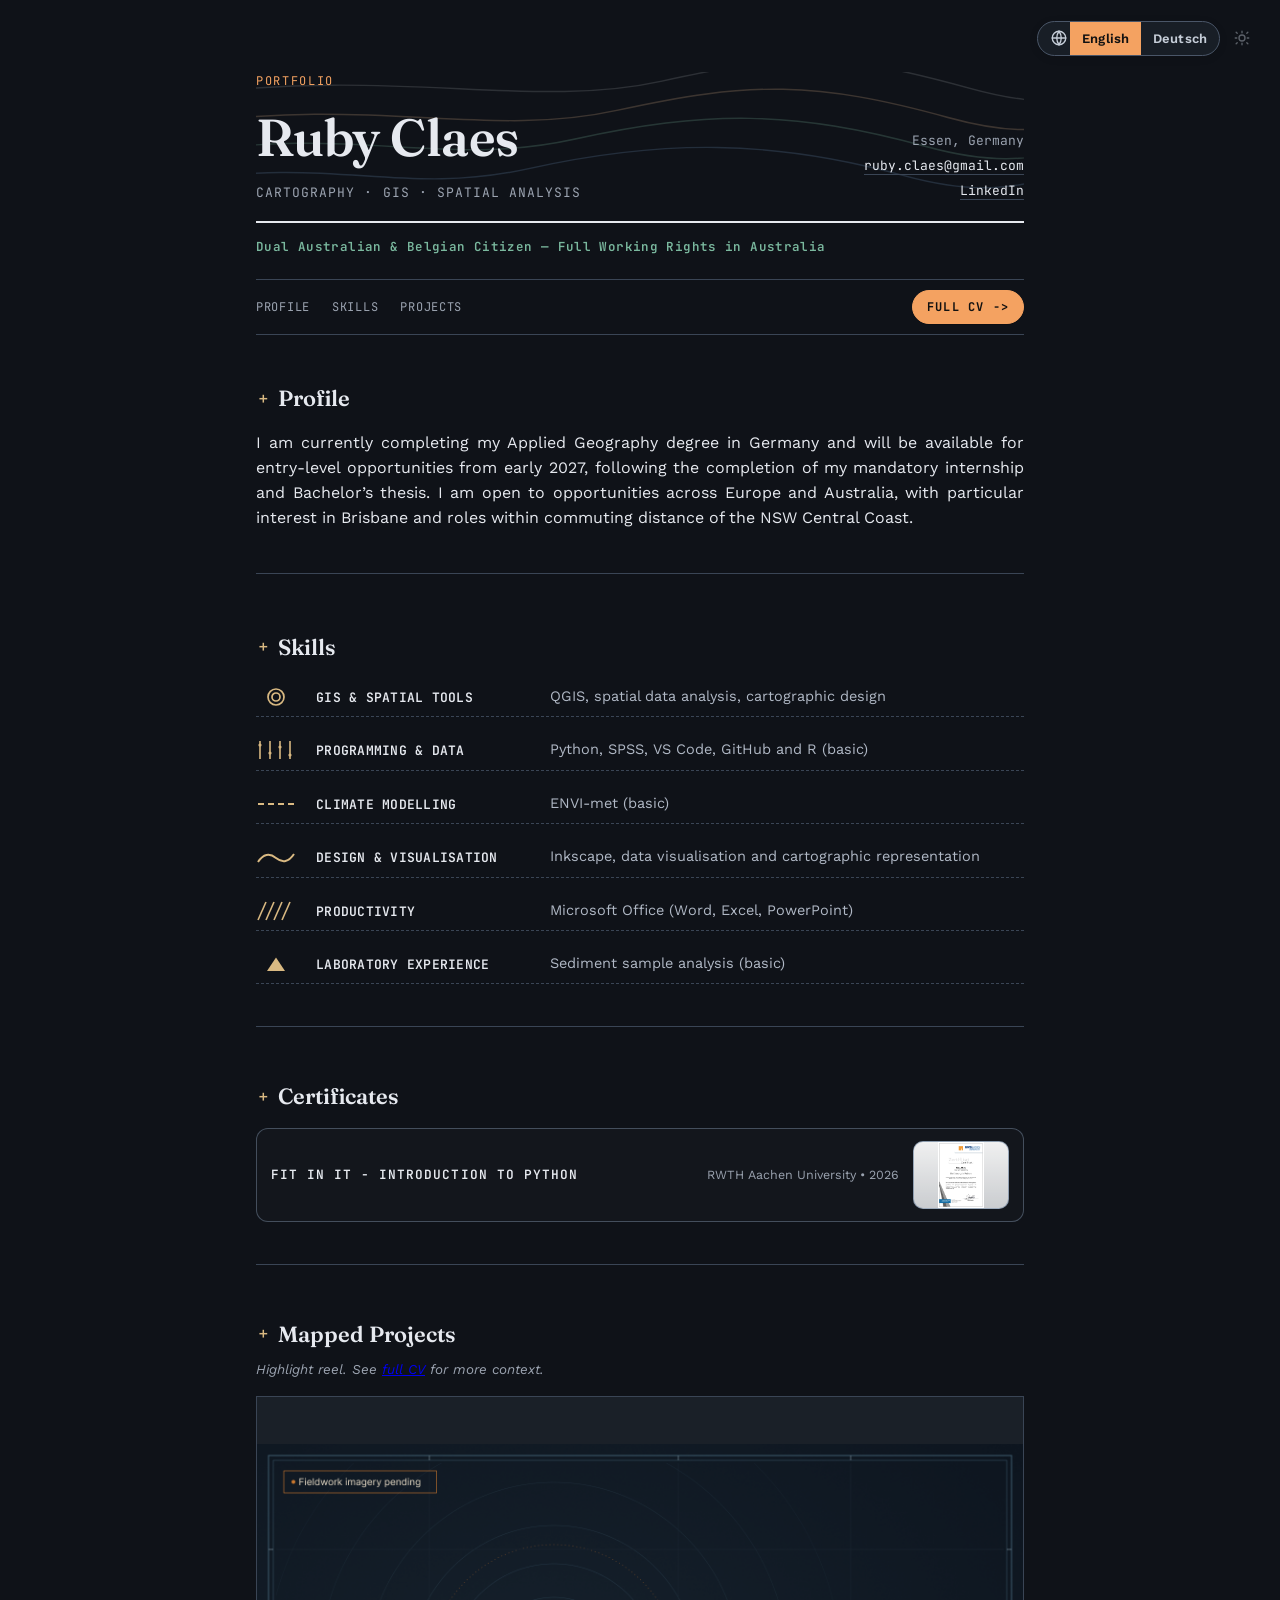
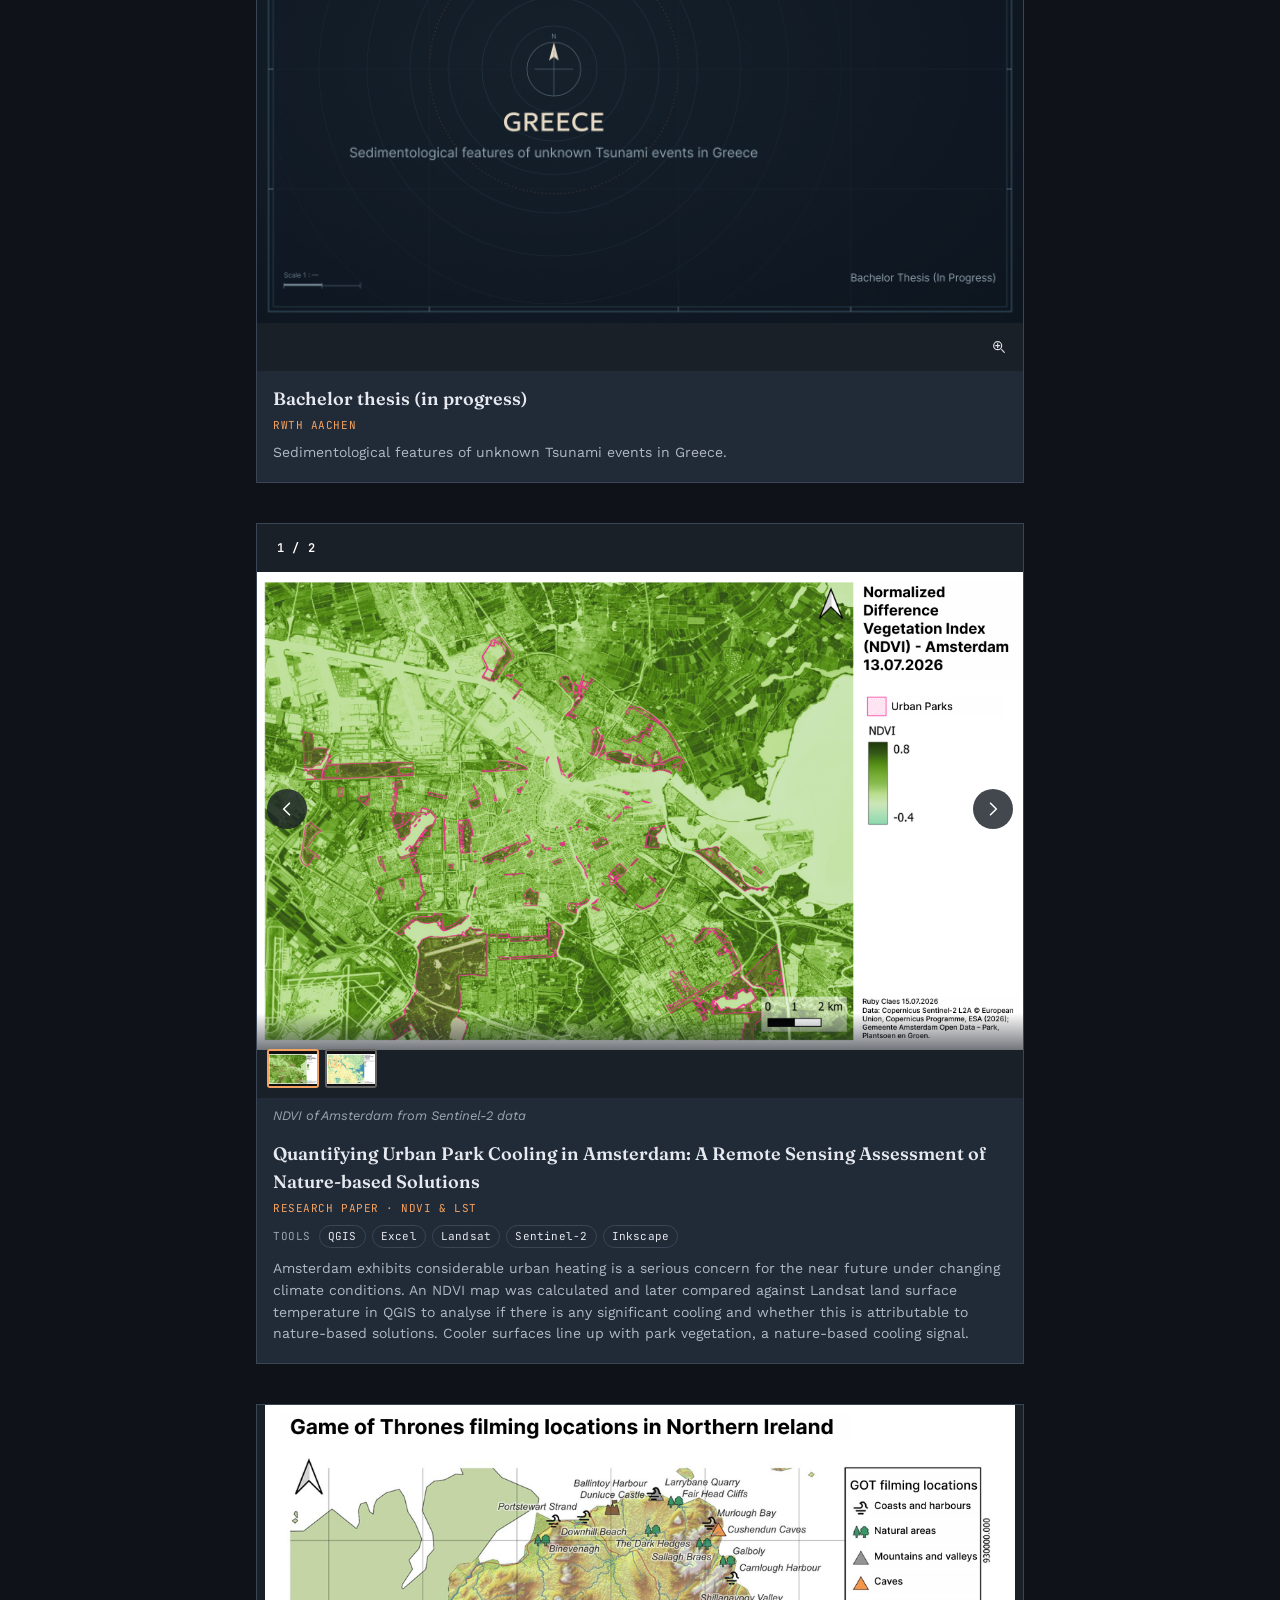
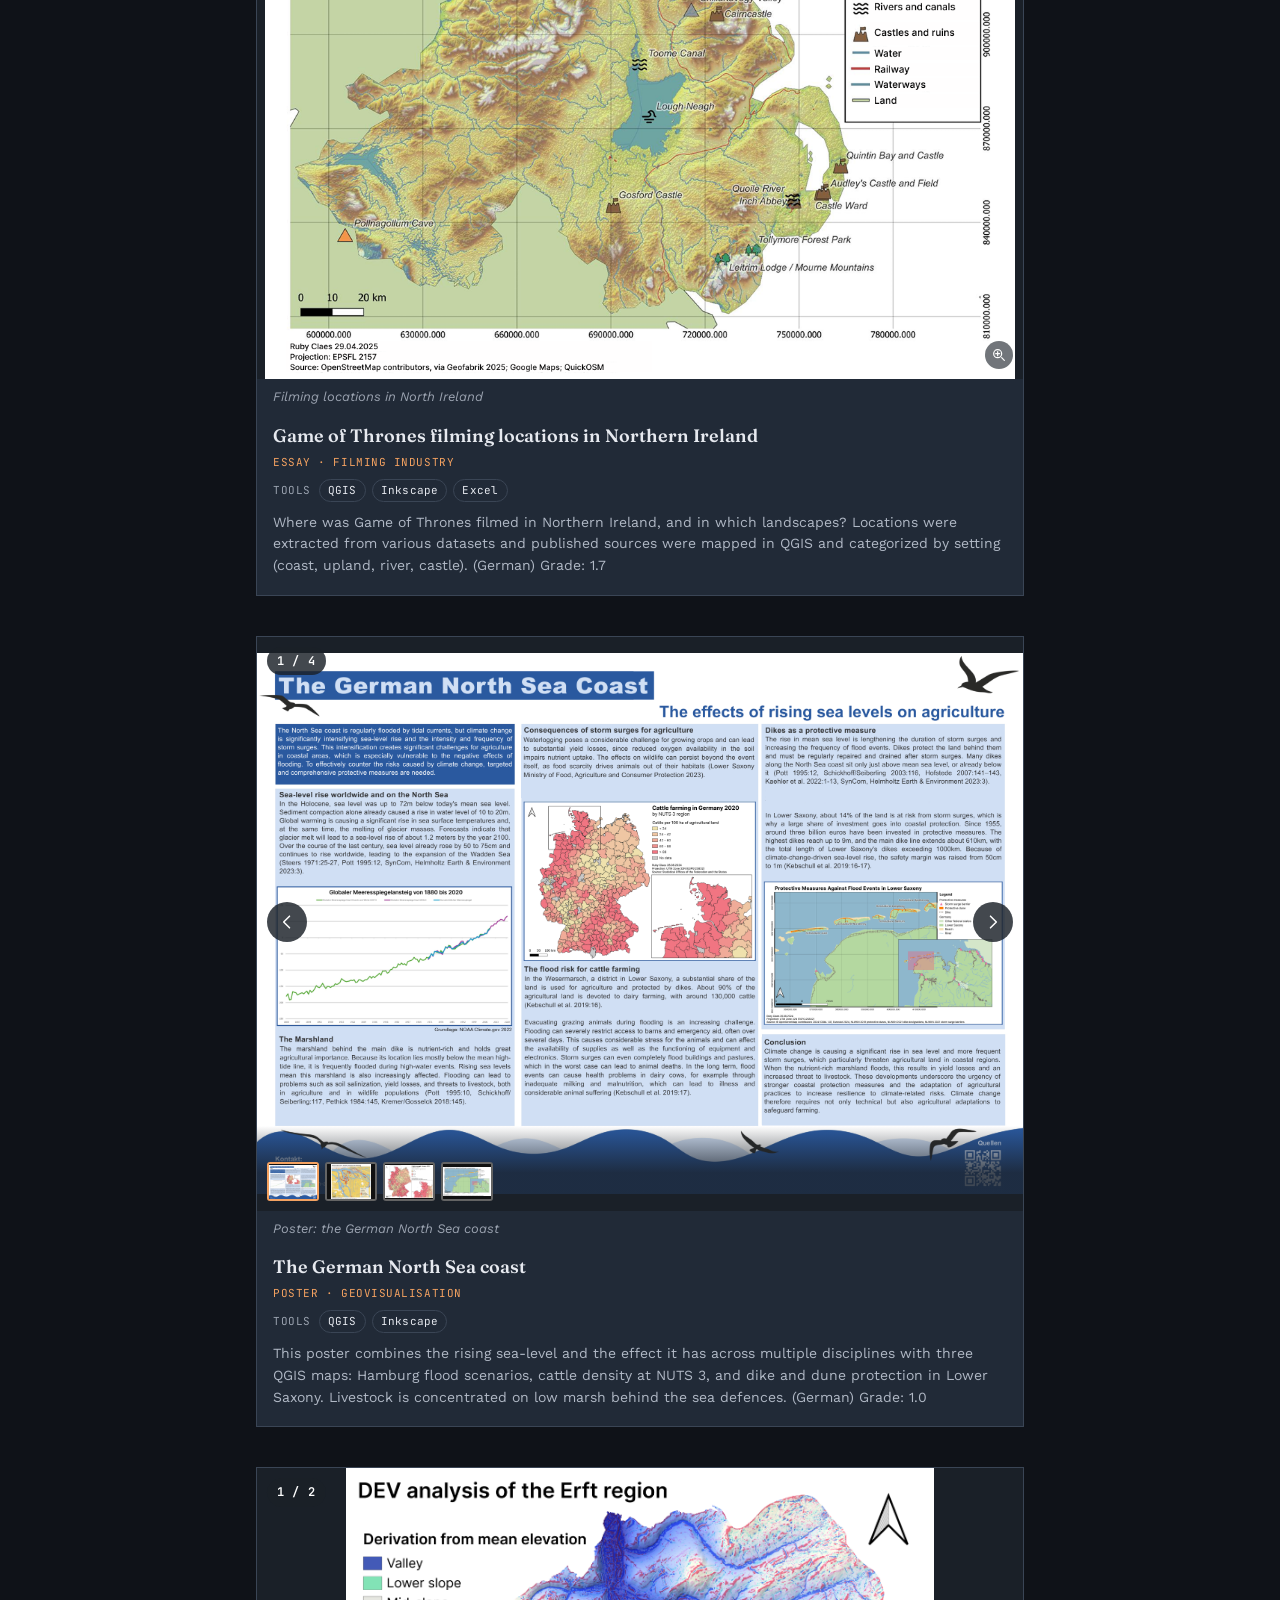
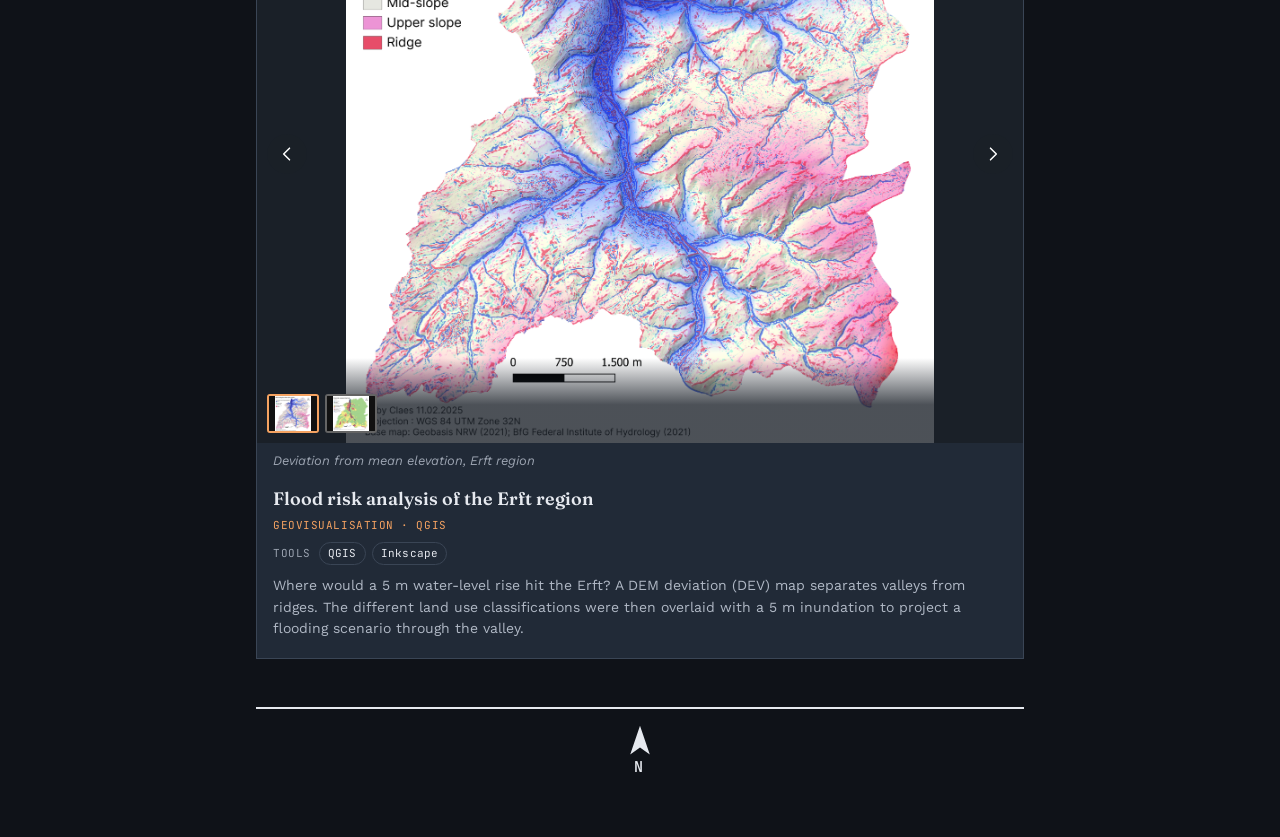
==== index.html @ a4771abc "edit text" ====
<!DOCTYPE html>
<html lang="en-AU" data-theme="dark">
<head>
<meta charset="UTF-8">
<meta name="viewport" content="width=device-width, initial-scale=1.0">
<title>Ruby Claes — Cartography & GIS</title>
<meta name="description" content="Ruby Claes — GIS & Cartography Portfolio">
<meta property="og:type" content="website">
<meta property="og:title" content="Ruby Claes — Cartography & GIS">
<meta property="og:description" content="Ruby Claes — GIS & Cartography Portfolio">
<meta property="og:image" content="https://rubyclaes.github.io/images/social-preview.png">
<meta property="og:image:width" content="1200">
<meta property="og:image:height" content="630">
<meta property="og:image:type" content="image/png">
<meta property="og:image:alt" content="Ruby Claes portfolio icon">
<meta name="twitter:card" content="summary_large_image">
<meta name="twitter:title" content="Ruby Claes — Cartography & GIS">
<meta name="twitter:description" content="Ruby Claes — GIS & Cartography Portfolio">
<meta name="twitter:image" content="https://rubyclaes.github.io/images/social-preview.png">

<link rel="apple-touch-icon" sizes="57x57" href="icons/apple-icon-57x57.png">
<link rel="apple-touch-icon" sizes="60x60" href="icons/apple-icon-60x60.png">
<link rel="apple-touch-icon" sizes="72x72" href="icons/apple-icon-72x72.png">
<link rel="apple-touch-icon" sizes="76x76" href="icons/apple-icon-76x76.png">
<link rel="apple-touch-icon" sizes="114x114" href="icons/apple-icon-114x114.png">
<link rel="apple-touch-icon" sizes="120x120" href="icons/apple-icon-120x120.png">
<link rel="apple-touch-icon" sizes="144x144" href="icons/apple-icon-144x144.png">
<link rel="apple-touch-icon" sizes="152x152" href="icons/apple-icon-152x152.png">
<link rel="apple-touch-icon" sizes="180x180" href="icons/apple-icon-180x180.png">
<link rel="icon" type="image/png" sizes="192x192" href="icons/android-icon-192x192.png">
<link rel="icon" type="image/png" sizes="32x32" href="icons/favicon-32x32.png">
<link rel="icon" type="image/png" sizes="96x96" href="icons/favicon-96x96.png">
<link rel="icon" type="image/png" sizes="16x16" href="icons/favicon-16x16.png">
<link rel="shortcut icon" href="icons/favicon.ico">
<link rel="manifest" href="icons/manifest.json">
<meta name="msapplication-TileColor" content="#ffffff">
<meta name="msapplication-TileImage" content="icons/ms-icon-144x144.png">
<meta name="msapplication-config" content="icons/browserconfig.xml">
<meta name="theme-color" content="#ffffff">

<link rel="preconnect" href="https://fonts.googleapis.com">
<link rel="preconnect" href="https://fonts.gstatic.com" crossorigin>
<link href="https://fonts.googleapis.com/css2?family=Fraunces:opsz,wght@9..144,400;9..144,500;9..144,600;9..144,700&family=Work+Sans:wght@400;500;600;700&family=JetBrains+Mono:wght@400;500;600&display=swap" rel="stylesheet">
<link rel="stylesheet" href="styles.css?v=20260904c">

<!-- Umami Web Analytics -->
<script defer src="https://analytics.kwokah.com/script.js" data-website-id="da9b9f51-0f4f-4b73-8ba0-0e90532a5e77"></script>
<script defer src="https://analytics.kwokah.com/recorder.js" data-website-id="da9b9f51-0f4f-4b73-8ba0-0e90532a5e77"></script>
<!-- End Umami Web Analytics -->
<!-- Cloudflare Web Analytics -->
<script type='module' src='https://static.cloudflareinsights.com/beacon.min.js' data-cf-beacon='{"token": "3cb36fb6fd5a4a12bd5bd4245261f1b9"}'></script>
<!-- End Cloudflare Web Analytics -->
 <!-- Contentsquare Web Analytics -->
<script src="https://t.contentsquare.net/uxa/57ab8d5bec20b.js" defer></script>
<!-- End Contentsquare Web Analytics -->
</head>
<body class="portfolio-page">

<div class="sheet">
  <svg class="corner corner-tl" viewBox="0 0 24 24"><path d="M2 2 L2 10 M2 2 L10 2" /></svg>
  <svg class="corner corner-tr" viewBox="0 0 24 24"><path d="M22 2 L22 10 M22 2 L14 2" /></svg>
  <svg class="corner corner-bl" viewBox="0 0 24 24"><path d="M2 22 L2 14 M2 22 L10 22" /></svg>
  <svg class="corner corner-br" viewBox="0 0 24 24"><path d="M22 22 L22 14 M22 22 L14 22" /></svg>

  <header class="titleblock">
    <svg class="contour-hero" viewBox="0 0 800 220" preserveAspectRatio="none" aria-hidden="true">
      <path d="M -20 180 C 120 140, 180 200, 300 160 S 520 120, 640 170 S 780 140, 860 160" class="contour contour-1" />
      <path d="M -20 140 C 140 100, 220 160, 340 120 S 540 80, 660 130 S 800 100, 860 120" class="contour contour-2" />
      <path d="M -20 100 C 160 60, 260 120, 380 80 S 560 40, 680 90 S 800 60, 860 80" class="contour contour-3" />
      <path d="M -20 60  C 180 20, 300 80, 420 40  S 580 0,  700 50  S 800 20, 860 40" class="contour contour-4" />
    </svg>

    <div class="title-main">
      <p class="eyebrow" data-i18n="portfolioEyebrow">Portfolio</p>
      <h1 id="name"></h1>
      <p class="tagline" id="tagline"></p>
    </div>
    <div class="title-contact" id="contact"></div>
  </header>

  <p class="citizenship" id="citizenship"></p>

  <nav class="neatline-nav">
    <a href="#profile" data-i18n="profile">Profile</a>
    <a href="#skills" data-i18n="skills">Skills</a>
    <a href="#projects" data-i18n="navProjects">Projects</a>
    <a href="cv.html" class="nav-external" data-i18n-aria="fullCv">
      <span class="cv-label-desktop" data-i18n="fullCv">Full CV</span>
      <span class="cv-label-mobile" data-i18n="fullCvShort">CV</span>
    </a>
  </nav>

  <section class="block" id="profile">
    <h2 class="section-label"><span class="tick">＋</span> <span data-i18n="profile">Profile</span></h2>
    <p id="profile-text"></p>
  </section>

  <section class="block" id="skills">
    <h2 class="section-label"><span class="tick">＋</span> <span data-i18n="skills">Skills</span></h2>
    <div class="legend" id="legend"></div>
  </section>

  <section class="block" id="certificates">
    <h2 class="section-label"><span class="tick">＋</span> <span data-i18n="certificates">Certificates</span></h2>
    <div class="certificates" id="certificates-list"></div>
  </section>

  <section class="block" id="projects">
    <h2 class="section-label"><span class="tick">＋</span> <span data-i18n="projects">Mapped Projects</span></h2>
    <p class="hint" id="projects-hint">Highlight reel. See <a href="cv.html">full CV</a> for more context.</p>
    <div class="projects" id="projects-list"></div>
  </section>

  <footer class="plate">
    <div class="plate-mark">
      <svg class="north-arrow" viewBox="0 0 40 44" aria-hidden="true">
        <path d="M20 1 L34 42 L20 32 L6 42 Z" />
      </svg>
      <span class="north-label">N</span>
    </div>
  </footer>
</div>

<script src="content.js?v=20261026-0913"></script>
<script src="symbols.js?v=20260814g"></script>
<script src="theme.js?v=20260814g"></script>
<script src="script.js?v=20260904a"></script>

<!-- Swetrix Web Analytics -->
<script src="https://swetrix.org/swetrix.js" defer></script>
<script>
document.addEventListener('DOMContentLoaded', function() {
  swetrix.init('WdWDJKT7ZtBh')
  swetrix.trackViews()
})
</script>

<noscript>
<img
  src="https://api.swetrix.com/log/noscript?pid=WdWDJKT7ZtBh"
  alt=""
  referrerpolicy="no-referrer-when-downgrade"
/>
</noscript>
<!-- End Swetrix Web Analytics -->
</body>
</html>
---- styles.css ----
/* ==========================================================================
   Ruby Claes — Portfolio
   Design concept: the page as a printed topographic map sheet —
   neatline border, corner registration marks, a legend for skills,
   a scale bar + north arrow in the footer "plate".
   ========================================================================== */

:root {
  --paper:        #E9EBDC;
  --sheet:        #FBFAF3;
  --ink:          #22303A;
  --muted:        #5B6660;
  --line:         #C7CBB2;
  --line-soft:    #DBDECB;
  --contour-green:#4F7A5B;
  --contour-brown:#8B6A4C;
  --water:        #3A6EA5;
  --accent:       #C1560B;
  --symbol-accent:#B08A4A;

  --display: 'Fraunces', Georgia, serif;
  --body:    'Work Sans', -apple-system, sans-serif;
  --mono:    'JetBrains Mono', 'Courier New', monospace;
}

* { box-sizing: border-box; }

body {
  margin: 0;
  background: var(--paper);
  color: var(--ink);
  font-family: var(--body);
  font-size: 16px;
  line-height: 1.55;
}

.cv-page {
  background: var(--paper);
}

@media (prefers-reduced-motion: reduce) {
  * { animation: none !important; transition: none !important; }
}

/* ---------- the "sheet" ---------- */

.sheet {
  position: relative;
  container-type: inline-size;
  --coord-cell: 126px;
  --coord-rows: 7;
  --coord-cols: 8;
  --coord-grid-offset-x: 0px;
  max-width: 880px;
  margin: 28px auto;
  padding: 44px 56px 32px;
  background: var(--sheet);
  border: 1px solid var(--ink);
  outline: 1px solid var(--line);
  outline-offset: -8px;
}

@supports (width: 1cqw) {
  .sheet {
    --coord-cell: calc(100cqw / 8);
  }
}

.cv-page .sheet {
  --sheet:        #ffffff;
  --ink:          #22303A;
  --muted:        #5B6660;
  --line:         #C7CBB2;
  --line-soft:    #DBDECB;
  --contour-green:#4F7A5B;
  --contour-brown:#8B6A4C;
  --water:        #3A6EA5;
  --accent:       #C1560B;
  --symbol-accent:#B08A4A;
  background: #ffffff;
  box-shadow: none;
  color: var(--ink);
}

[data-theme="dark"] .cv-page .sheet {
  border-color: var(--ink);
  outline-color: var(--line);
  box-shadow: none;
}

.cv-page .sheet::before {
  content: '';
  position: absolute;
  inset: 0;
  pointer-events: none;
  background-image:
    linear-gradient(rgba(34, 48, 58, 0.03) 1px, transparent 1px),
    linear-gradient(90deg, rgba(34, 48, 58, 0.03) 1px, transparent 1px);
  background-size: var(--coord-cell) var(--coord-cell);
  background-position:
    var(--coord-grid-offset-x) 0,
    var(--coord-grid-offset-x) 0;
  z-index: 0;
}

.cv-page .sheet > :not(.map-coords):not(.corner) {
  position: relative;
  z-index: 1;
}

.portfolio-page {
  background: #ffffff;
}

[data-theme="dark"] .portfolio-page {
  background: var(--paper);
}

.portfolio-page .sheet {
  background: transparent;
  border: none;
  outline: none;
  box-shadow: none;
}

.portfolio-page .corner {
  display: none;
}

.corner {
  position: absolute;
  width: 22px;
  height: 22px;
  stroke: var(--ink);
  stroke-width: 1.4;
  fill: none;
}
.corner-tl { top: -1px; left: -1px; }
.corner-tr { top: -1px; right: -1px; }
.corner-bl { bottom: -1px; left: -1px; }
.corner-br { bottom: -1px; right: -1px; }

/* ---------- map coordinate rails (cv page) ---------- */

.map-coords {
  position: absolute;
  color: var(--muted);
  font-family: var(--mono);
  font-size: 10px;
  letter-spacing: 0.08em;
  text-transform: uppercase;
  pointer-events: none;
  user-select: none;
  z-index: 2;
}

.map-coords span {
  display: inline-flex;
  align-items: center;
  justify-content: center;
  letter-spacing: 0;
}

.map-coords-top,
.map-coords-bottom {
  left: 0;
  right: 0;
  height: 0;
  transform: none;
  display: block;
}

.map-coords-top span,
.map-coords-bottom span {
  position: absolute;
  transform: translateX(-50%);
}

.map-coords-top { top: -16px; }
.map-coords-bottom { bottom: -16px; }

.map-coords-left,
.map-coords-right {
  top: 0;
  height: calc(var(--coord-cell) * var(--coord-rows));
  display: grid;
  grid-template-rows: repeat(var(--coord-rows), var(--coord-cell));
  align-items: center;
}

.map-coords-left { left: -16px; }
.map-coords-right { right: -16px; }

.map-coords-top::before,
.map-coords-top::after,
.map-coords-bottom::before,
.map-coords-bottom::after {
  content: '+';
  position: absolute;
  color: var(--ink);
  font-size: 14px;
  line-height: 1;
  letter-spacing: 0;
}

.map-coords-top::before,
.map-coords-bottom::before { left: -14px; }

.map-coords-top::after,
.map-coords-bottom::after { right: -14px; }

/* ---------- title block ---------- */

.titleblock {
  position: relative;
  display: flex;
  justify-content: space-between;
  align-items: flex-end;
  gap: 24px;
  padding-bottom: 18px;
  border-bottom: 2px solid var(--ink);
  overflow: hidden;
  min-height: 140px;
}

.contour-hero {
  position: absolute;
  inset: -20px -56px auto -56px;
  height: 160px;
  width: calc(100% + 112px);
  z-index: 0;
  opacity: 0.55;
}
.contour { fill: none; stroke-width: 2; }
.contour-1 { stroke: var(--water); opacity: 0.35; }
.contour-2 { stroke: var(--contour-green); opacity: 0.4; }
.contour-3 { stroke: var(--contour-brown); opacity: 0.45; }
.contour-4 { stroke: var(--ink); opacity: 0.25; }

.title-main { position: relative; z-index: 1; }

.eyebrow {
  margin: 0 0 6px;
  font-family: var(--mono);
  font-size: 12px;
  letter-spacing: 0.14em;
  text-transform: uppercase;
  color: var(--accent);
}

h1#name {
  margin: 0;
  font-family: var(--display);
  font-weight: 600;
  font-size: 52px;
  font-optical-sizing: auto;
  letter-spacing: -0.01em;
  color: var(--ink);
}

.tagline {
  margin: 6px 0 0;
  font-family: var(--mono);
  font-size: 13px;
  letter-spacing: 0.08em;
  text-transform: uppercase;
  color: var(--muted);
}

.title-contact {
  position: relative;
  z-index: 1;
  text-align: right;
  font-family: var(--mono);
  font-size: 13px;
  color: var(--muted);
  line-height: 1.9;
  white-space: nowrap;
}
.title-contact a { color: var(--ink); text-decoration: none; border-bottom: 1px solid var(--line); }
.title-contact a:hover { border-color: var(--accent); color: var(--accent); }

.citizenship {
  margin: 14px 0 0;
  font-family: var(--mono);
  font-size: 12.5px;
  letter-spacing: 0.03em;
  color: var(--contour-green);
  font-weight: 600;
}

/* ---------- nav ---------- */

.neatline-nav {
  display: flex;
  flex-wrap: wrap;
  align-items: center;
  gap: 4px 22px;
  margin: 22px 0 6px;
  padding: 10px 0;
  border-top: 1px solid var(--line);
  border-bottom: 1px solid var(--line);
}
.neatline-nav a {
  font-family: var(--mono);
  font-size: 12px;
  letter-spacing: 0.06em;
  text-transform: uppercase;
  color: var(--muted);
  text-decoration: none;
}
.neatline-nav a:hover { color: var(--accent); }

.portfolio-page .neatline-nav .nav-external {
  margin-left: auto;
  padding: 7px 14px;
  border: 1px solid var(--accent);
  border-radius: 999px;
  background: var(--accent);
  color: #111111;
  font-weight: 700;
  letter-spacing: 0.1em;
  box-shadow: 0 1px 0 rgba(0, 0, 0, 0.22);
  transition: background-color 0.18s ease, color 0.18s ease, border-color 0.18s ease, transform 0.18s ease, box-shadow 0.18s ease;
}

.portfolio-page .neatline-nav .nav-external::after {
  content: " ->";
}

.neatline-nav .nav-external .cv-label-desktop {
  display: inline;
}

.neatline-nav .nav-external .cv-label-mobile {
  display: none;
}

.portfolio-page .neatline-nav .nav-external:hover {
  color: var(--sheet);
  background: var(--ink);
  border-color: var(--ink);
  transform: translateY(-1px);
  box-shadow: 0 3px 8px rgba(0, 0, 0, 0.2);
}

.portfolio-page .neatline-nav .nav-external:focus-visible {
  outline: 2px solid var(--accent);
  outline-offset: 2px;
}

.cv-download-actions {
  display: flex;
  flex-wrap: wrap;
  gap: 8px;
  margin-left: auto;
  align-items: center;
}
.cv-download-btn {
  font-family: var(--mono);
  font-size: 12px;
  letter-spacing: 0.06em;
  text-transform: uppercase;
  color: var(--muted);
  background: none;
  border: none;
  padding: 0;
  margin-left: 0;
  cursor: pointer;
}
.cv-download-btn:hover { color: var(--accent); }

.cv-page .neatline-nav .cv-download-btn {
  display: inline-flex;
  align-items: center;
  gap: 8px;
  margin-left: auto;
  padding: 7px 14px;
  border: 1px solid var(--accent);
  border-radius: 999px;
  background: var(--accent);
  color: #ffffff;
  font-weight: 700;
  letter-spacing: 0.1em;
  box-shadow: 0 1px 0 rgba(0, 0, 0, 0.22);
  transition: background-color 0.18s ease, color 0.18s ease, border-color 0.18s ease, transform 0.18s ease, box-shadow 0.18s ease;
}

.cv-page .neatline-nav .cv-download-icon {
  display: inline-flex;
  width: 14px;
  height: 14px;
  flex-shrink: 0;
}

.cv-page .neatline-nav .cv-download-icon svg {
  display: block;
  width: 100%;
  height: 100%;
  fill: currentColor;
}

.cv-page .neatline-nav .cv-download-btn:hover {
  color: var(--sheet);
  background: var(--ink);
  border-color: var(--ink);
  transform: translateY(-1px);
  box-shadow: 0 3px 8px rgba(0, 0, 0, 0.2);
}

.cv-page .neatline-nav .cv-download-btn:focus-visible {
  outline: 2px solid var(--accent);
  outline-offset: 2px;
}

.cv-page .neatline-nav .cv-download-btn-secondary {
  background: transparent;
  color: var(--ink);
  border-color: var(--line);
  box-shadow: none;
}

.cv-page .neatline-nav .cv-download-btn-secondary:hover {
  color: var(--accent);
  background: transparent;
  border-color: var(--accent);
  box-shadow: none;
}

.cv-page .neatline-nav .cv-back-btn {
  display: inline-flex;
  align-items: center;
  padding: 7px 12px;
  border: 1px solid var(--line);
  border-radius: 999px;
  background: #f5f6ef;
  color: var(--ink);
  font-weight: 600;
  letter-spacing: 0.08em;
  transition: background-color 0.18s ease, border-color 0.18s ease, color 0.18s ease;
}

.cv-page .neatline-nav .cv-back-btn::before {
  content: "<- ";
}

.cv-page .neatline-nav .cv-back-btn:hover {
  border-color: var(--muted);
  background: #eef0e2;
  color: var(--ink);
}

.cv-page .neatline-nav .cv-back-btn:focus-visible {
  outline: 2px solid var(--line);
  outline-offset: 2px;
}

/* ---------- sections ---------- */

.block {
  margin: 48px 0 42px 0;
  scroll-margin-top: 20px;
}
.block:not(:last-child)::after {
  content: '';
  display: block;
  height: 1px;
  background: var(--line);
  margin: 42px 0 0;
}
.block:has(+ .plate) {
  margin-bottom: 0;
}
.block:has(+ .plate)::after {
  display: none;
}

.section-label {
  display: flex;
  align-items: center;
  gap: 8px;
  margin: 0 0 14px;
  font-family: var(--display);
  font-weight: 600;
  font-size: 22px;
  color: var(--ink);
}
.section-label .tick { color: var(--symbol-accent); font-size: 14px; }

.hint {
  margin: -6px 0 16px;
  font-size: 13.5px;
  color: var(--muted);
  font-style: italic;
}

p#profile-text,
p#full-profile-text {
  text-align: justify;
}

/* ---------- legend (skills) ---------- */

.legend { display: grid; gap: 14px; }
.legend-row {
  display: grid;
  grid-template-columns: 46px 220px 1fr;
  gap: 14px;
  align-items: start;
  padding: 8px 0;
  border-bottom: 1px dashed var(--line);
}
.legend-symbol { width: 40px; height: 22px; }
.legend-symbol svg { width: 100%; height: 100%; }
.legend-symbol { color: var(--symbol-accent); }
.legend-label {
  font-family: var(--mono);
  font-size: 13px;
  font-weight: 600;
  letter-spacing: 0.02em;
  color: var(--ink);
  text-transform: uppercase;
  padding-top: 2px;
}
.legend-detail { font-size: 14.5px; color: var(--muted); }

/* ---------- projects ---------- */

.projects {
  display: grid;
  grid-template-columns: 1fr;
  gap: 22px;
}

.project-card {
  border: 1px solid var(--line);
  background: #fff;
}
.project-media {
  position: relative;
}
.project-media-frame {
  position: relative;
}
.project-media-btn {
  display: block;
  width: 100%;
  aspect-ratio: 4 / 3;
  padding: 0;
  border: 0;
  background: var(--paper);
  cursor: zoom-in;
  position: relative;
  overflow: hidden;
}
.project-media-btn:focus-visible {
  outline: 2px solid var(--accent);
  outline-offset: 2px;
}
.project-media-btn::after {
  content: "";
  position: absolute;
  right: 10px;
  bottom: 10px;
  z-index: 2;
  width: 28px;
  height: 28px;
  border-radius: 50%;
  background: rgba(26, 32, 40, 0.72) url("data:image/svg+xml;utf8,<svg xmlns='http://www.w3.org/2000/svg' viewBox='0 0 24 24' fill='none' stroke='white' stroke-width='1.8' stroke-linecap='round' stroke-linejoin='round'><circle cx='10' cy='10' r='6'/><path d='M20 20l-4-4'/><path d='M10 7v6M7 10h6'/></svg>") center / 16px 16px no-repeat;
  opacity: 0.85;
  pointer-events: none;
}
.project-media.has-gallery .project-media-btn::after {
  display: none;
}
.project-thumb {
  position: relative;
  z-index: 1;
  width: 100%;
  height: 100%;
  display: block;
  object-fit: contain;
  object-position: center;
  background: var(--sheet);
}
.project-media-arrow {
  position: absolute;
  top: calc(50% - 22px);
  z-index: 4;
  width: 40px;
  height: 40px;
  padding: 0;
  border: 0;
  border-radius: 50%;
  background: rgba(26, 32, 40, 0.82);
  color: #fff;
  cursor: pointer;
  display: grid;
  place-items: center;
}
.project-media-arrow svg {
  width: 20px;
  height: 20px;
}
.project-media-arrow.prev { left: 10px; }
.project-media-arrow.next { right: 10px; }
.project-media-arrow:hover,
.project-media-arrow:focus-visible {
  background: rgba(26, 32, 40, 0.95);
  color: var(--accent);
}
.project-media-arrow:focus-visible {
  outline: 2px solid var(--accent);
  outline-offset: 2px;
}
.project-media-bar {
  position: absolute;
  left: 10px;
  top: 10px;
  z-index: 4;
  display: inline-flex;
  align-items: baseline;
  gap: 8px;
  padding: 5px 10px;
  border-radius: 999px;
  background: rgba(26, 32, 40, 0.82);
  color: #fff;
  pointer-events: none;
}
.project-media-cue {
  margin: 0;
  font-family: var(--mono);
  font-size: 12px;
  font-weight: 600;
  letter-spacing: 0.06em;
}
.project-media-strip {
  position: absolute;
  left: 0;
  right: 0;
  bottom: 0;
  z-index: 3;
  display: flex;
  gap: 6px;
  padding: 36px 10px 10px;
  background: linear-gradient(transparent, rgba(26, 32, 40, 0.78) 55%);
  overflow-x: auto;
}
.project-media-thumb {
  flex: 0 0 auto;
  width: 52px;
  height: 39px;
  padding: 0;
  border: 2px solid rgba(255, 255, 255, 0.35);
  border-radius: 3px;
  overflow: hidden;
  background: #111;
  cursor: pointer;
}
.project-media-thumb img {
  width: 100%;
  height: 100%;
  display: block;
  object-fit: contain;
  background: #111;
}
.project-media-thumb:hover,
.project-media-thumb:focus-visible {
  border-color: #fff;
}
.project-media-thumb.is-active {
  border-color: var(--accent);
}
.project-media-thumb:focus-visible {
  outline: 2px solid var(--accent);
  outline-offset: 2px;
}
.project-thumb-placeholder {
  aspect-ratio: 4 / 3;
  width: 100%;
  display: flex;
  align-items: center;
  justify-content: center;
  text-align: center;
  padding: 14px;
  background:
    repeating-linear-gradient(45deg, var(--line-soft), var(--line-soft) 8px, transparent 8px, transparent 16px);
  border-bottom: 1px dashed var(--line);
  color: var(--muted);
  font-family: var(--mono);
  font-size: 11.5px;
  letter-spacing: 0.03em;
}
.project-body { padding: 14px 16px 18px; }
.project-title {
  margin: 0 0 4px;
  font-family: var(--display);
  font-weight: 600;
  font-size: 18px;
}
.project-meta {
  font-family: var(--mono);
  font-size: 11px;
  letter-spacing: 0.05em;
  text-transform: uppercase;
  color: var(--accent);
  margin: 0 0 8px;
}
.project-tools {
  display: flex;
  flex-wrap: wrap;
  align-items: center;
  gap: 6px;
  margin: 0 0 10px;
}
.project-tools-label {
  font-family: var(--mono);
  font-size: 11px;
  letter-spacing: 0.05em;
  text-transform: uppercase;
  color: var(--muted);
  margin-right: 2px;
}
.project-chip {
  display: inline-block;
  padding: 2px 8px;
  border: 1px solid var(--line);
  border-radius: 999px;
  font-family: var(--mono);
  font-size: 11px;
  letter-spacing: 0.02em;
  color: var(--ink);
}
.project-figure-caption {
  margin: 0;
  padding: 8px 16px 0;
  font-size: 13px;
  color: var(--muted);
  font-style: italic;
}
.project-figure-caption[hidden] {
  display: none;
}
.project-desc { margin: 0; font-size: 14px; color: var(--muted); }

/* ---------- education / experience entries ---------- */

.entry { margin-bottom: 18px; }
.entry-head {
  display: flex;
  align-items: baseline;
  gap: 10px;
  margin-bottom: 2px;
}
.entry-role { font-weight: 700; font-size: 15.5px; }
.entry-dates {
  margin-left: auto;
  padding-left: 10px;
  flex-shrink: 0;
  font-family: var(--mono);
  font-size: 12px;
  color: var(--muted);
  font-style: italic;
  white-space: nowrap;
  text-align: right;
}
.entry-org { display: block; font-size: 15px; color: var(--muted); margin-bottom: 4px; }
.entry ul { margin: 6px 0 0; padding-left: 20px; }
.entry li { margin-bottom: 3px; font-size: 14.5px; }

/* ---------- footer plate ---------- */

.plate {
  display: flex;
  justify-content: center;
  align-items: center;
  margin-top: 10px;
  padding-top: 16px;
  padding-bottom: 2px;
  border-top: 2px solid var(--ink);
}
.plate-label {
  display: block;
  font-family: var(--mono);
  font-size: 10.5px;
  letter-spacing: 0.1em;
  text-transform: uppercase;
  color: var(--accent);
  margin-bottom: 6px;
}
.scale-bar { width: 160px; height: 20px; }
.scale-bar line { stroke: var(--ink); stroke-width: 1.5; }
.scale-fill { fill: var(--ink); }
.plate-caption { display: block; margin-top: 6px; font-family: var(--mono); font-size: 10.5px; color: var(--muted); }

.plate-mark {
  display: flex;
  flex-direction: column;
  align-items: center;
  gap: 4px;
}
.north-arrow {
  display: block;
  width: 28px;
  height: 31px;
}
.north-arrow path { fill: var(--ink); }
.north-label {
  font-family: var(--mono);
  font-size: 15px;
  font-weight: 600;
  letter-spacing: 0.14em;
  line-height: 1;
  color: var(--ink);
}

.info-col { text-align: right; }
.info-col p { margin: 0; font-size: 13.5px; color: var(--muted); max-width: 34ch; margin-left: auto; }

/* ---------- responsive ---------- */

@media (max-width: 680px) {
  .sheet { padding: 30px 20px 24px; margin: 0; border-width: 1px 0; }
  .map-coords-left,
  .map-coords-right {
    display: none;
  }
  .map-coords-top,
  .map-coords-bottom {
    left: 8px;
    right: 8px;
    font-size: 9px;
  }
  h1#name { font-size: 36px; }
  .titleblock { flex-direction: column; align-items: flex-start; }
  .title-contact { text-align: left; }
  .portfolio-page .neatline-nav .nav-external { margin-left: 0; }
  .cv-page .neatline-nav .cv-download-actions { margin-left: 0; }
  .neatline-nav .nav-external .cv-label-desktop { display: none; }
  .neatline-nav .nav-external .cv-label-mobile { display: inline; }
  .legend-row { grid-template-columns: 32px 1fr; }
  .legend-detail { grid-column: 2 / 3; }
  .lightbox-nav {
    width: 36px;
    height: 36px;
  }
  .lightbox-prev { left: 6px; }
  .lightbox-next { right: 6px; }
  .lightbox-thumbs {
    padding: 0 12px 8px;
  }
  .project-media-arrow {
    width: 34px;
    height: 34px;
  }
  .project-media-thumb {
    width: 44px;
    height: 33px;
  }
  .plate { text-align: center; }
  .info-col, .info-col p { text-align: center; margin: 0 auto; }
  .cv-page .entry-head {
    flex-direction: column;
    align-items: flex-start;
    gap: 2px;
  }
  .cv-page .entry-dates {
    margin-left: 0;
    padding-left: 0;
    text-align: left;
    white-space: normal;
  }
  .cv-page .theme-toggle,
  .cv-page #theme-toggle {
    display: none;
  }
}

/* ==================== PRINT / PDF OPTIMIZATION (Improved) ==================== */
@media print {
  @page {
    size: A4 portrait;
    margin: 1.3cm 1.1cm;
  }

  body {
    background: white !important;
    margin: 0;
    padding: 0;
    font-size: 10.3pt;
    line-height: 1.42;
  }

  .sheet {
    max-width: 100% !important;
    margin: 0 !important;
    padding: 0.35cm 0.45cm !important;
    border: none !important;
    outline: none !important;
    box-shadow: none !important;
    background: white !important;
  }

  .cv-page .sheet::before {
    display: none !important;
    background-image: none !important;
  }

  /* Hide everything we don't want in print */
  .lightbox,
  .floating-controls,
  .theme-toggle,
  .lang-switcher,
  .neatline-nav,
  .corner,
  .map-coords,
  .plate,
  .hint,
  .project-thumb-placeholder,
  .project-media-arrow,
  .project-media-bar,
  .project-media-strip,
  .contour-hero,
  .eyebrow,
  #theme-toggle {
    display: none !important;
  }

  .titleblock {
    min-height: 0;
    gap: 12pt;
    padding-bottom: 8pt;
  }

  .title-contact {
    font-size: 8.7pt;
    line-height: 1.45;
    white-space: normal;
  }

  .tagline {
    margin-top: 2pt;
    font-size: 8.8pt;
  }

  .citizenship {
    margin: 6pt 0 0;
    font-size: 8.7pt;
  }

  /* Better section separation.
     Note: blocks are allowed to break across pages (break-inside: auto) —
     forcing "avoid" here made whole sections (Education, Field Experience)
     jump to the next page as a single unit whenever they didn't fully fit
     in the remaining space, leaving large blank gaps at the bottom of the
     previous page. Individual entries/cards still avoid breaking. */
  .block {
    break-inside: auto;
    margin: 10pt 0 7pt 0;
  }

  .block:not(:last-child)::after {
    display: none;
  }

  .section-label {
    font-size: 13.5pt !important;
    border-bottom: 1.5px solid #22303A;
    padding-bottom: 4pt;
    margin-top: 6pt;
    margin-bottom: 6pt;
    break-after: auto;
    break-inside: auto;
  }

  .entry {
    break-inside: auto;
    margin-bottom: 8pt;
  }

  .entry-head {
    margin-bottom: 1pt;
  }

  .entry-role {
    font-size: 10.8pt;
  }

  .entry-dates {
    font-size: 8.3pt;
  }

  .entry-org {
    font-size: 9.6pt;
    margin-bottom: 2pt;
  }

  .entry ul {
    margin: 3pt 0 0;
    padding-left: 16px;
  }

  .entry li {
    margin-bottom: 1pt;
    font-size: 9.4pt;
  }

  .projects {
    break-inside: auto;
  }

  .project-card {
    break-inside: avoid;
    border: 1px solid #ddd;
    margin-bottom: 14pt;
    padding: 0;
  }

  /* Typography tweaks for print */
  h1#name {
    font-size: 22pt !important;
    margin-bottom: 3pt;
  }

  /* Compact skills legend for print — the on-screen version (large icon
     column, generous row padding/gaps) takes up too much vertical space
     on a printed page, so tighten it up here. */
  .legend {
    gap: 1pt;
  }

  .legend-row {
    grid-template-columns: 18pt 112pt 1fr;
    gap: 6pt;
    border-bottom: 1px solid #ddd;
    padding: 2pt 0;
    break-inside: avoid;
  }

  .legend-symbol {
    width: 14pt;
    height: 8pt;
  }

  .legend-label {
    font-size: 8.2pt;
    padding-top: 0;
  }

  .legend-detail {
    font-size: 8.8pt;
  }

  p, li {
    orphans: 2;
    widows: 2;
  }

  /* Ensure links are clean */
  a {
    color: #22303A !important;
    text-decoration: underline;
  }

  /* Force clean black & white */
  * {
    color: #000 !important;
    background: transparent !important;
    -webkit-print-color-adjust: exact;
    print-color-adjust: exact;
  }
}



/* ==================== DARK MODE ==================== */
/* ==================== IMPROVED DARK MODE ==================== */
[data-theme="dark"] {
  --paper:        #0f1218;     /* Deep charcoal */
  --sheet:        #1a2028;     /* Rich dark slate */
  --ink:          #e6e9ef;     /* Soft off-white */
  --muted:        #9ba3b0;     /* Muted blue-grey */
  --line:         #3a4555;     /* Subtle grid lines */
  --line-soft:    #2c3747;
  --contour-green:#7ab89e;     /* Soft teal-green */
  --contour-brown:#c8a07d;     /* Warm earth tone */
  --water:        #7ba4d1;     /* Cool blue */
  --accent:       #f4a261;     /* Warm coral accent */
  --symbol-accent:#d9b982;
}

[data-theme="dark"] .sheet {
  border-color: #4a5668;
  outline-color: #2c3747;
  box-shadow: 0 10px 30px rgba(0, 0, 0, 0.6);
}

[data-theme="dark"] .portfolio-page .sheet {
  box-shadow: none;
}

[data-theme="dark"] .project-card {
  background: #212a37;
  border-color: #3a4555;
}

[data-theme="dark"] .project-thumb-placeholder {
  background: repeating-linear-gradient(45deg, #2c3747, #2c3747 8px, transparent 8px, transparent 16px);
}

/* Improve CV map coordinate label contrast in dark mode */
[data-theme="dark"] .cv-page .map-coords {
  color: #d7dee8;
}

[data-theme="dark"] .cv-page .map-coords-top::before,
[data-theme="dark"] .cv-page .map-coords-top::after,
[data-theme="dark"] .cv-page .map-coords-bottom::before,
[data-theme="dark"] .cv-page .map-coords-bottom::after {
  color: #d7dee8;
}

/* Better readability */
[data-theme="dark"] .legend-detail,
[data-theme="dark"] .project-desc {
  color: #b0b8c5;
}

/* Language + theme controls */
.floating-controls {
  position: fixed;
  top: 20px;
  right: 20px;
  z-index: 100;
  display: flex;
  align-items: center;
  gap: 4px;
}

.lang-switcher {
  display: flex;
  align-items: center;
  overflow: hidden;
  border-radius: 999px;
  background: rgba(26, 32, 40, 0.95);
  border: 1px solid #4a5668;
  box-shadow: 0 2px 8px rgba(0, 0, 0, 0.1);
}

.lang-globe {
  display: flex;
  align-items: center;
  justify-content: center;
  width: 18px;
  height: 18px;
  margin: 0 2px 0 12px;
  color: #c5cdd8;
  pointer-events: none;
}

.lang-globe svg {
  width: 18px;
  height: 18px;
  display: block;
}

.lang-switcher button {
  margin: 0;
  padding: 9px 12px;
  border: 0;
  background: transparent;
  color: #c5cdd8;
  font-family: var(--body);
  font-size: 13px;
  font-weight: 600;
  letter-spacing: 0.01em;
  cursor: pointer;
}

.lang-switcher button[aria-pressed="true"] {
  background: var(--accent);
  color: #111111;
}

.lang-switcher button:focus-visible {
  outline: 2px solid var(--accent);
  outline-offset: -2px;
}

.theme-toggle {
  color: var(--ink);
  width: 36px;
  height: 36px;
  padding: 0;
  border: 0;
  border-radius: 0;
  display: flex;
  align-items: center;
  justify-content: center;
  cursor: pointer;
  background: transparent;
  box-shadow: none;
  opacity: 0.42;
}

.theme-toggle:hover,
.theme-toggle:focus-visible {
  opacity: 0.9;
  color: var(--ink);
}

.theme-toggle:focus-visible {
  outline: 2px solid var(--accent);
  outline-offset: 3px;
}

[data-theme="dark"] .theme-toggle {
  color: #c5cdd8;
}

[data-theme="dark"] .theme-toggle:hover,
[data-theme="dark"] .theme-toggle:focus-visible {
  color: #e8edf4;
}

.theme-toggle svg {
  width: 18px;
  height: 18px;
  display: block;
}

body.lightbox-open {
  overflow: hidden;
}

.lightbox {
  position: fixed;
  inset: 0;
  z-index: 200;
  display: flex;
  flex-direction: column;
  background: rgba(18, 22, 26, 0.94);
  color: #e8edf4;
}
.lightbox[hidden] {
  display: none !important;
}
.lightbox-close {
  position: absolute;
  top: 16px;
  right: 16px;
  z-index: 2;
  width: 44px;
  height: 44px;
  padding: 0;
  border: 0;
  border-radius: 50%;
  background: transparent;
  color: #e8edf4;
  cursor: pointer;
}
.lightbox-close svg {
  width: 22px;
  height: 22px;
  display: block;
  margin: 0 auto;
}
.lightbox-close:hover,
.lightbox-close:focus-visible {
  color: #fff;
}
.lightbox-close:focus-visible {
  outline: 2px solid var(--accent);
}
.lightbox-frame {
  position: relative;
  flex: 1;
  min-height: 0;
  display: flex;
  align-items: stretch;
}
.lightbox-nav {
  position: absolute;
  top: 50%;
  z-index: 2;
  width: 44px;
  height: 44px;
  margin: 0;
  padding: 0;
  border: 0;
  border-radius: 50%;
  background: rgba(26, 32, 40, 0.55);
  color: #e8edf4;
  cursor: pointer;
  transform: translateY(-50%);
}
.lightbox-prev { left: 12px; }
.lightbox-next { right: 12px; }
.lightbox-nav svg {
  width: 22px;
  height: 22px;
  display: block;
  margin: 0 auto;
}
.lightbox-nav:hover,
.lightbox-nav:focus-visible {
  color: #fff;
  background: rgba(26, 32, 40, 0.85);
}
.lightbox-nav:focus-visible {
  outline: 2px solid var(--accent);
}
.lightbox-stage {
  flex: 1;
  min-height: 0;
  min-width: 0;
  width: 100%;
  display: flex;
  align-items: center;
  justify-content: center;
  overflow: hidden;
  touch-action: none;
  cursor: zoom-in;
}
.lightbox-img {
  width: 100%;
  height: 100%;
  max-width: none;
  max-height: none;
  object-fit: contain;
  object-position: center;
  transform-origin: center center;
  user-select: none;
  -webkit-user-drag: none;
}
.lightbox-thumbs {
  flex-shrink: 0;
  display: flex;
  justify-content: center;
  gap: 8px;
  padding: 0 56px 8px;
  overflow-x: auto;
}
.lightbox-thumbs[hidden] {
  display: none !important;
}
.lightbox-thumb {
  flex: 0 0 auto;
  width: 72px;
  height: 54px;
  padding: 0;
  border: 2px solid transparent;
  border-radius: 4px;
  background: #1a2028;
  overflow: hidden;
  cursor: pointer;
  opacity: 0.7;
}
.lightbox-thumb img {
  display: block;
  width: 100%;
  height: 100%;
  object-fit: contain;
  pointer-events: none;
}
.lightbox-thumb:hover,
.lightbox-thumb:focus-visible {
  opacity: 1;
}
.lightbox-thumb.is-active {
  border-color: var(--accent);
  opacity: 1;
}
.lightbox-thumb:focus-visible {
  outline: 2px solid var(--accent);
  outline-offset: 2px;
}
.lightbox-bar {
  flex-shrink: 0;
  display: flex;
  flex-wrap: wrap;
  align-items: center;
  justify-content: center;
  gap: 8px 16px;
  padding: 10px 56px 16px;
  font-family: var(--mono);
  font-size: 12px;
}
.lightbox-caption {
  margin: 0;
  color: #e8edf4;
  font-family: var(--body);
  font-size: 14px;
}
.lightbox-tools {
  display: flex;
  gap: 6px;
}
.lightbox-tool {
  min-width: 40px;
  height: 32px;
  padding: 0 10px;
  border: 1px solid #4a5668;
  border-radius: 999px;
  background: rgba(26, 32, 40, 0.9);
  color: #e8edf4;
  font-family: var(--mono);
  font-size: 13px;
  cursor: pointer;
}
.lightbox-tool:hover,
.lightbox-tool:focus-visible {
  border-color: var(--accent);
  color: #fff;
}
.lightbox-hint {
  margin: 0;
  color: #8b95a3;
  font-size: 11px;
}

/* ==================== SPACING IMPROVEMENTS ==================== */

/* Extra space after profile */
#profile {
  margin-bottom: 56px;
}

/* Better separation for skills legend */
#skills {
  margin-bottom: 52px;
}

#certificates {
  margin-bottom: 52px;
}

.certificates {
  display: grid;
  gap: 12px;
}

.certificate {
  padding: 12px 14px;
  border: 1px solid rgba(126, 146, 170, 0.45);
  border-radius: 12px;
  background: rgba(255, 255, 255, 0.02);
}

.certificate-body {
  display: flex;
  align-items: center;
  gap: 14px;
  justify-content: space-between;
}

.certificate-thumb {
  flex-shrink: 0;
  width: 96px;
  height: 68px;
  padding: 0;
  border: 1px solid rgba(126, 146, 170, 0.7);
  border-radius: 10px;
  background: linear-gradient(180deg, rgba(255,255,255,0.9), rgba(240,244,248,0.7));
  overflow: hidden;
  cursor: pointer;
  box-shadow: 0 1px 0 rgba(16, 24, 40, 0.05);
  transition: transform 0.2s ease, border-color 0.2s ease, box-shadow 0.2s ease;
}

.certificate-thumb:hover,
.certificate-thumb:focus-visible {
  transform: translateY(-1px);
  border-color: var(--accent);
  box-shadow: 0 6px 16px rgba(31, 57, 78, 0.12);
}

.certificate-thumb img {
  display: block;
  width: 100%;
  height: 100%;
  object-fit: contain;
  object-position: center;
  background: rgba(255, 255, 255, 0.35);
}

.certificate-copy {
  flex: 1;
  min-width: 0;
}

.certificate-head {
  display: flex;
  flex-wrap: wrap;
  align-items: baseline;
  justify-content: space-between;
  gap: 8px 16px;
}

.certificate-title {
  font-family: var(--mono);
  font-size: 0.8rem;
  text-transform: uppercase;
  letter-spacing: 0.08em;
  font-weight: 600;
  color: var(--ink);
}

.certificate-meta {
  color: var(--muted);
  font-size: 0.78rem;
}

/* Project cards */
.projects {
  gap: 32px;
}

.project-card {
  margin-bottom: 8px;
}

/* Dark mode adjustments */
[data-theme="dark"] .block {
  margin: 46px 0 40px 0;
}
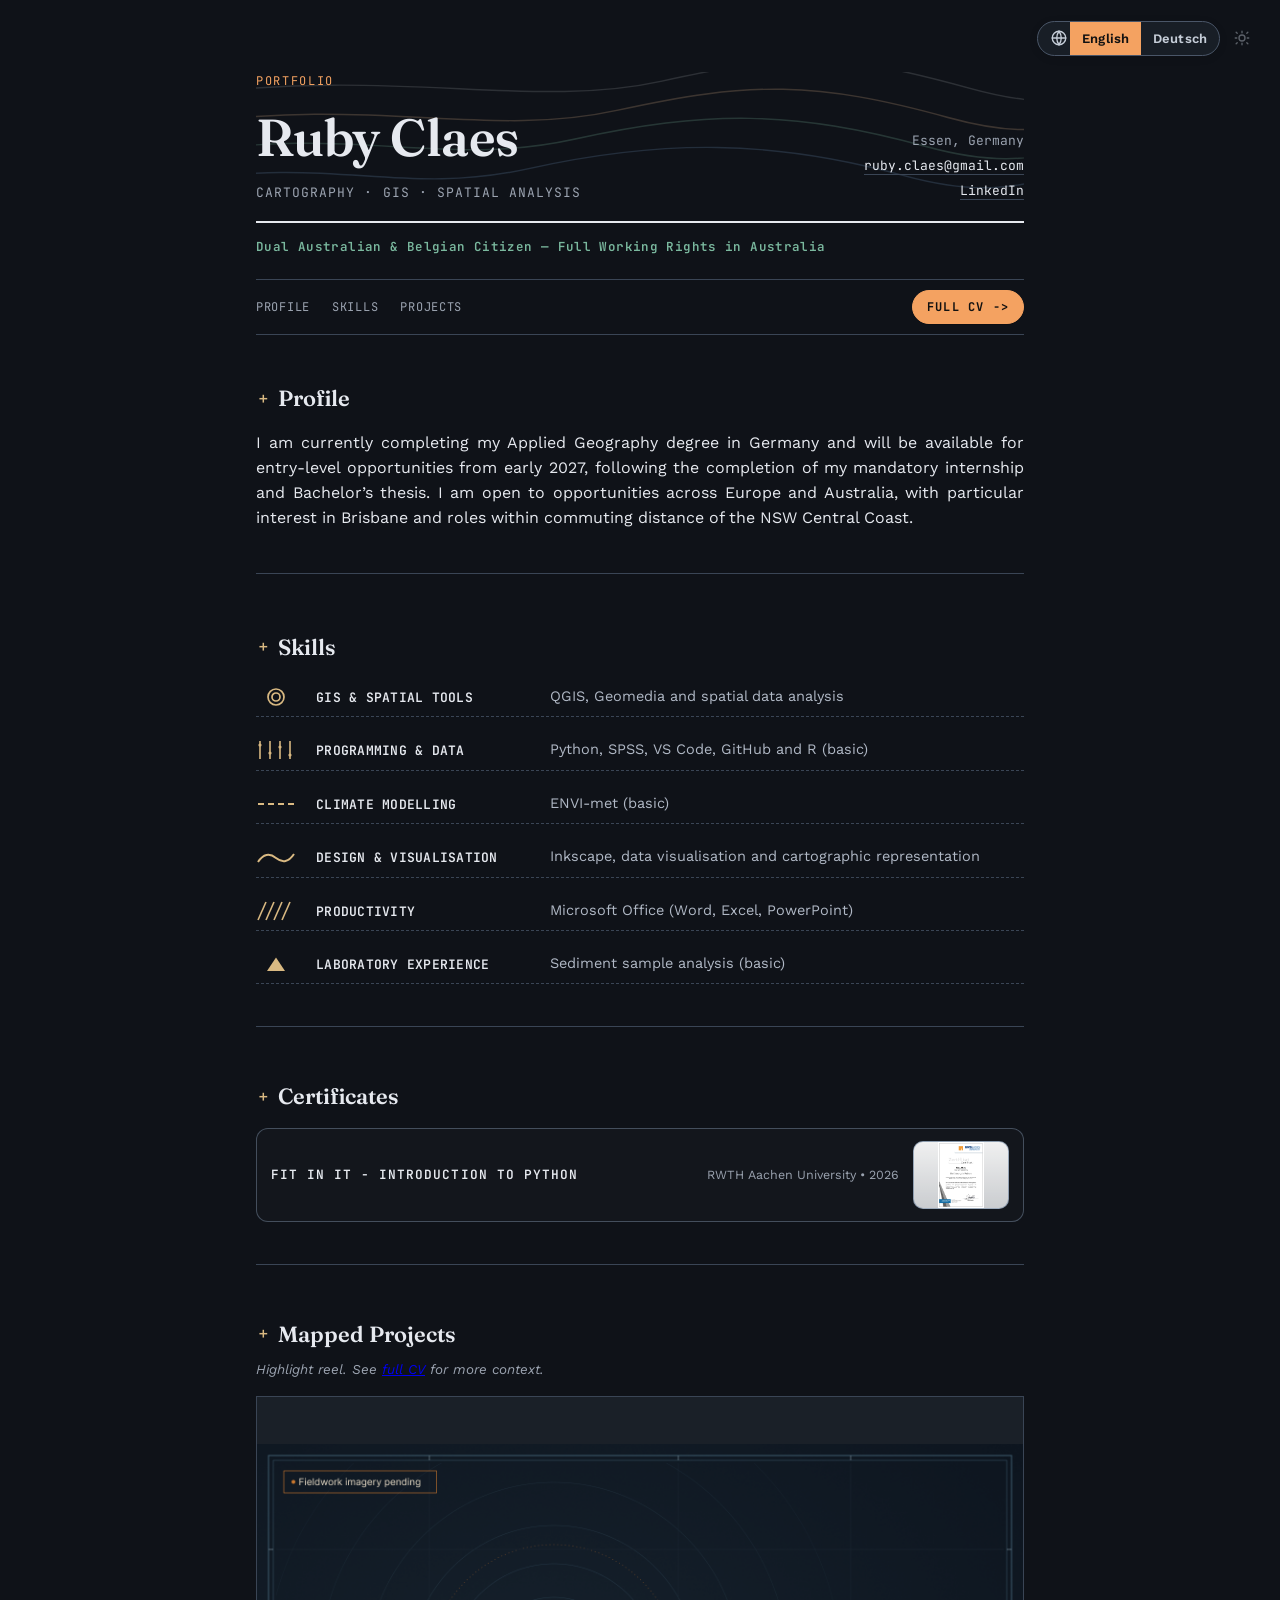
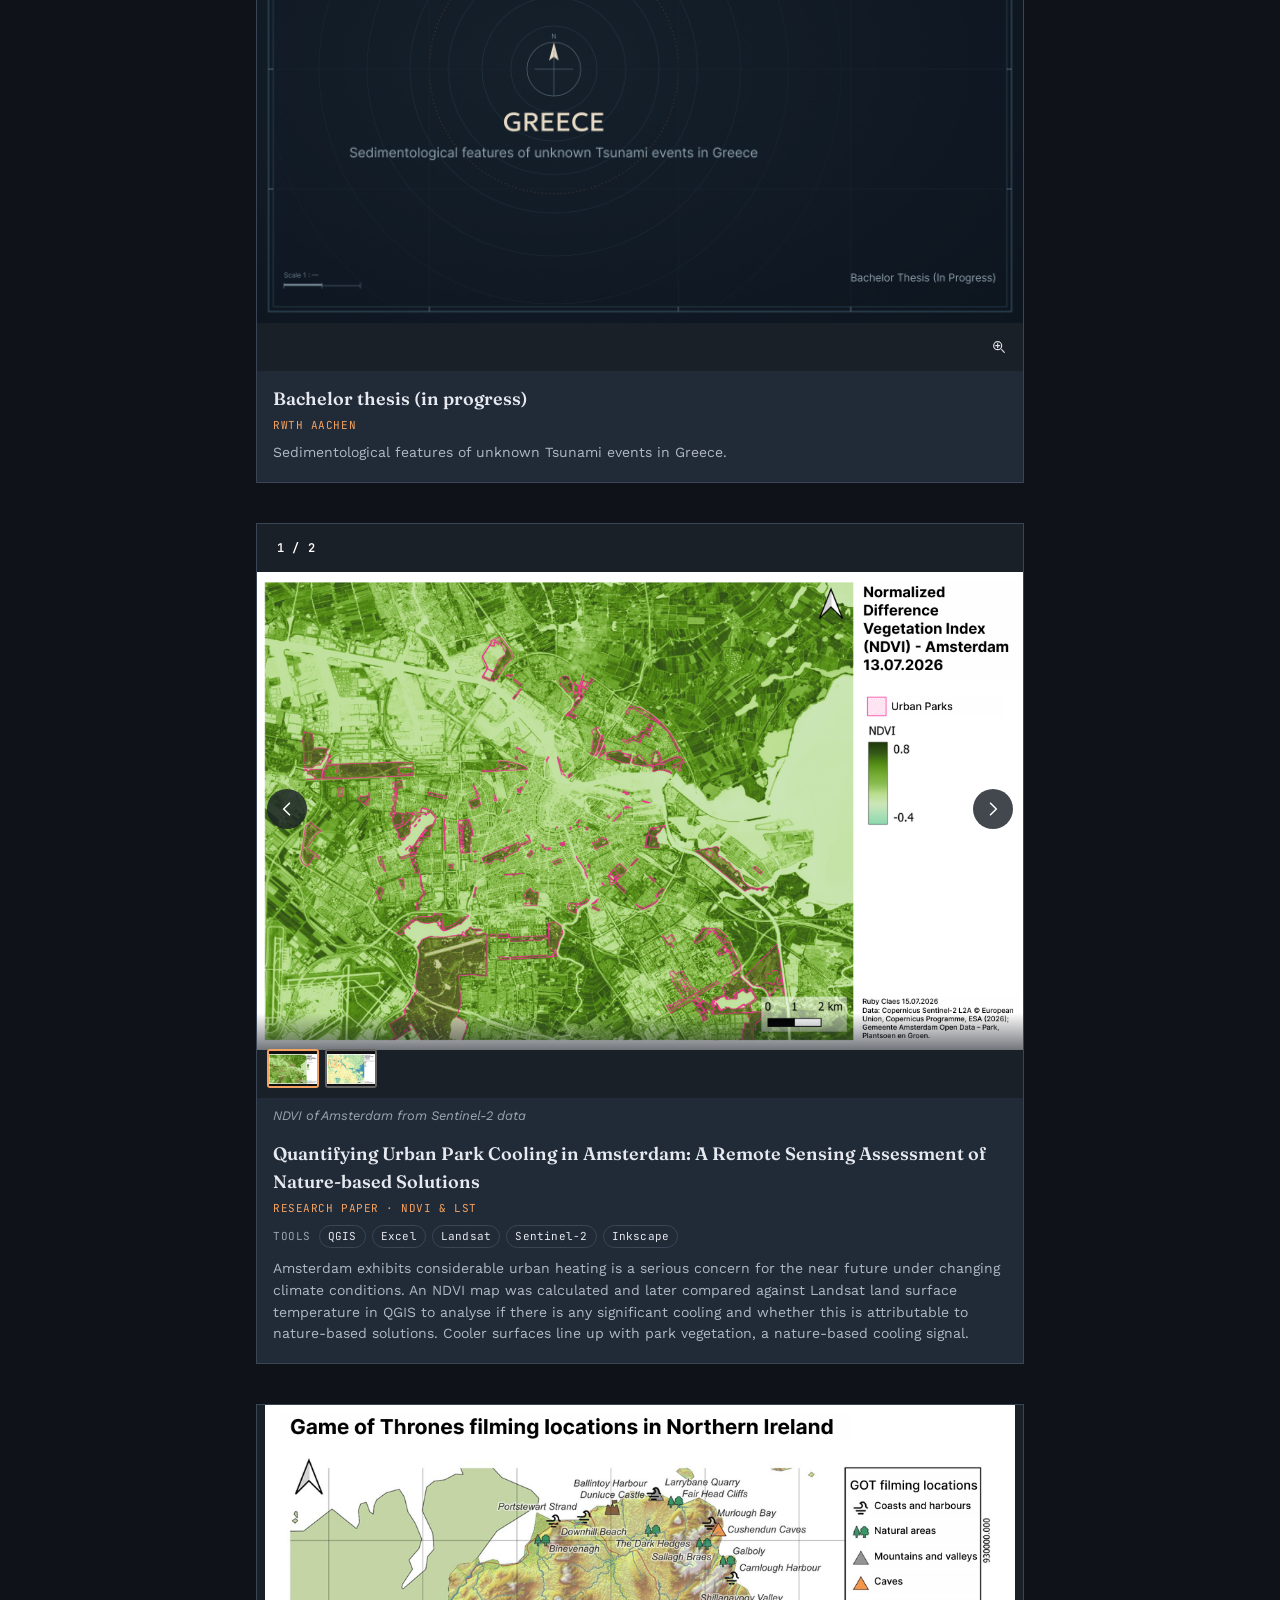
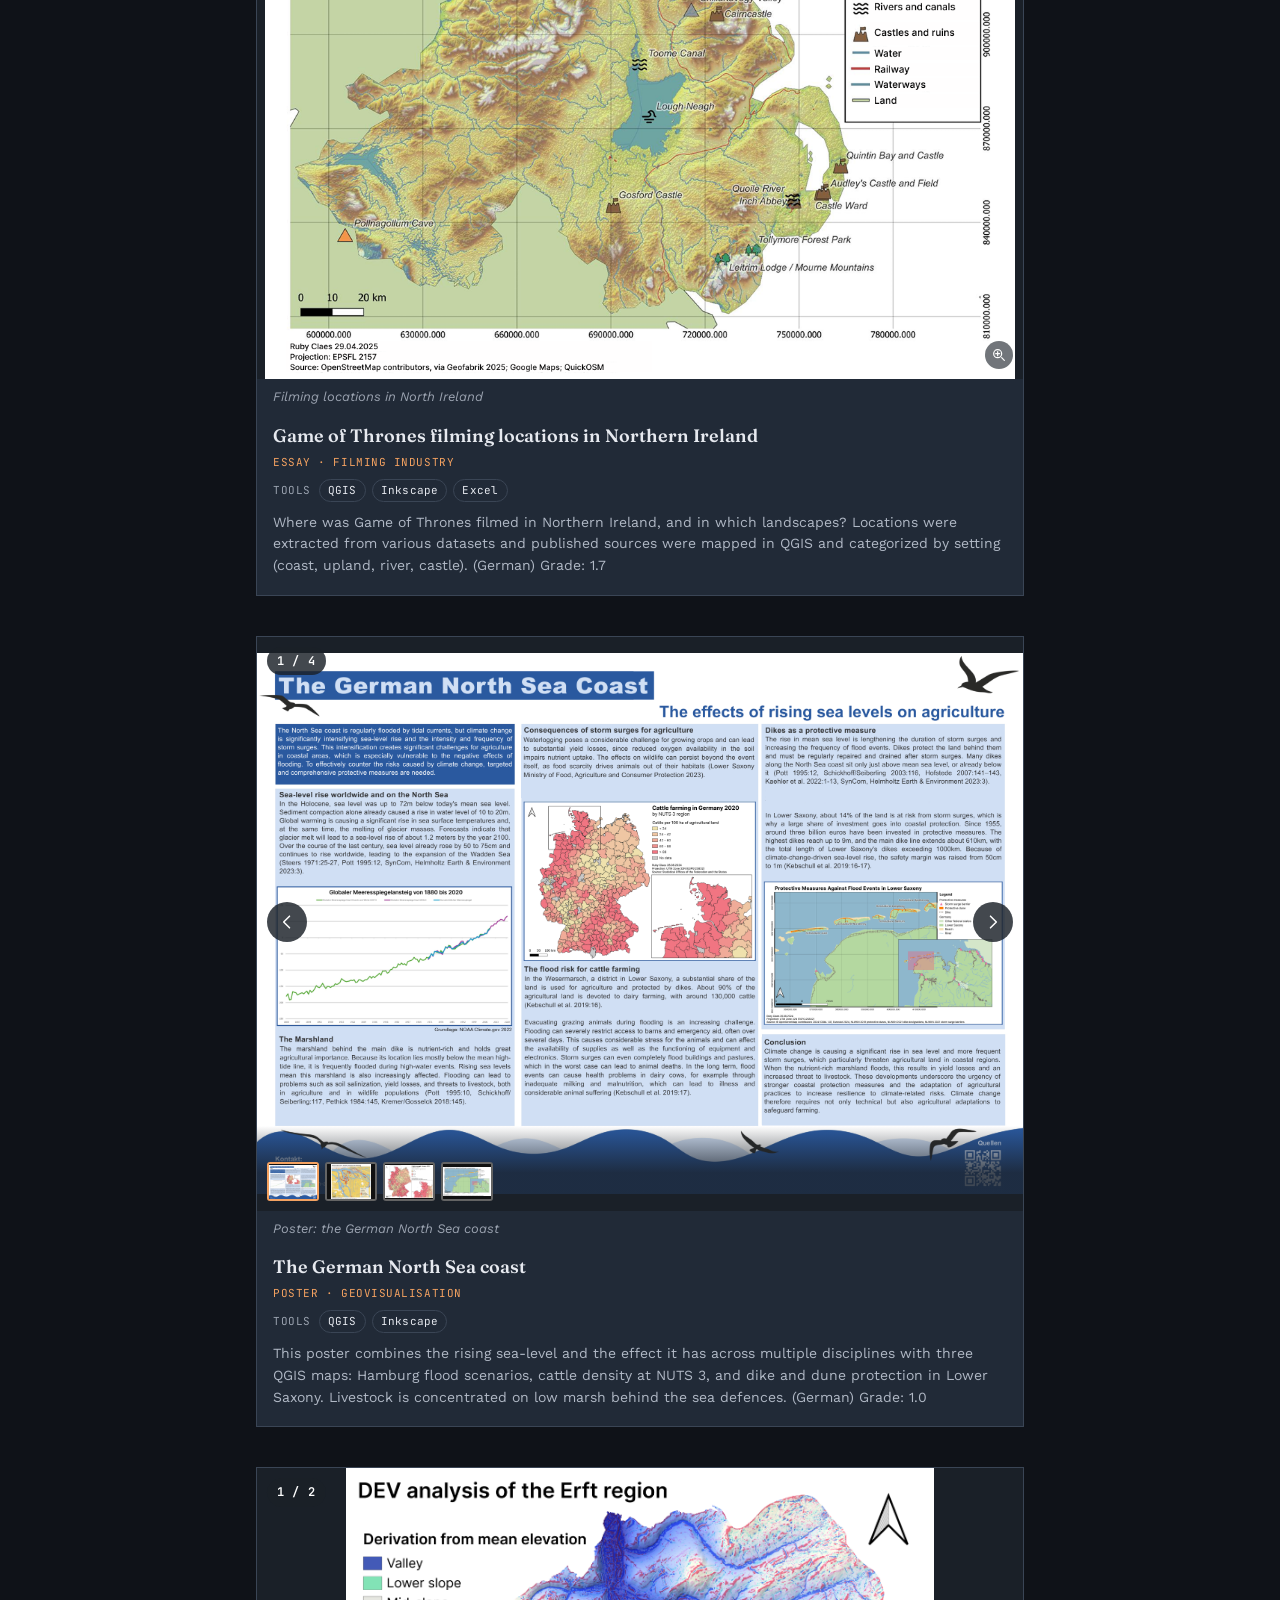
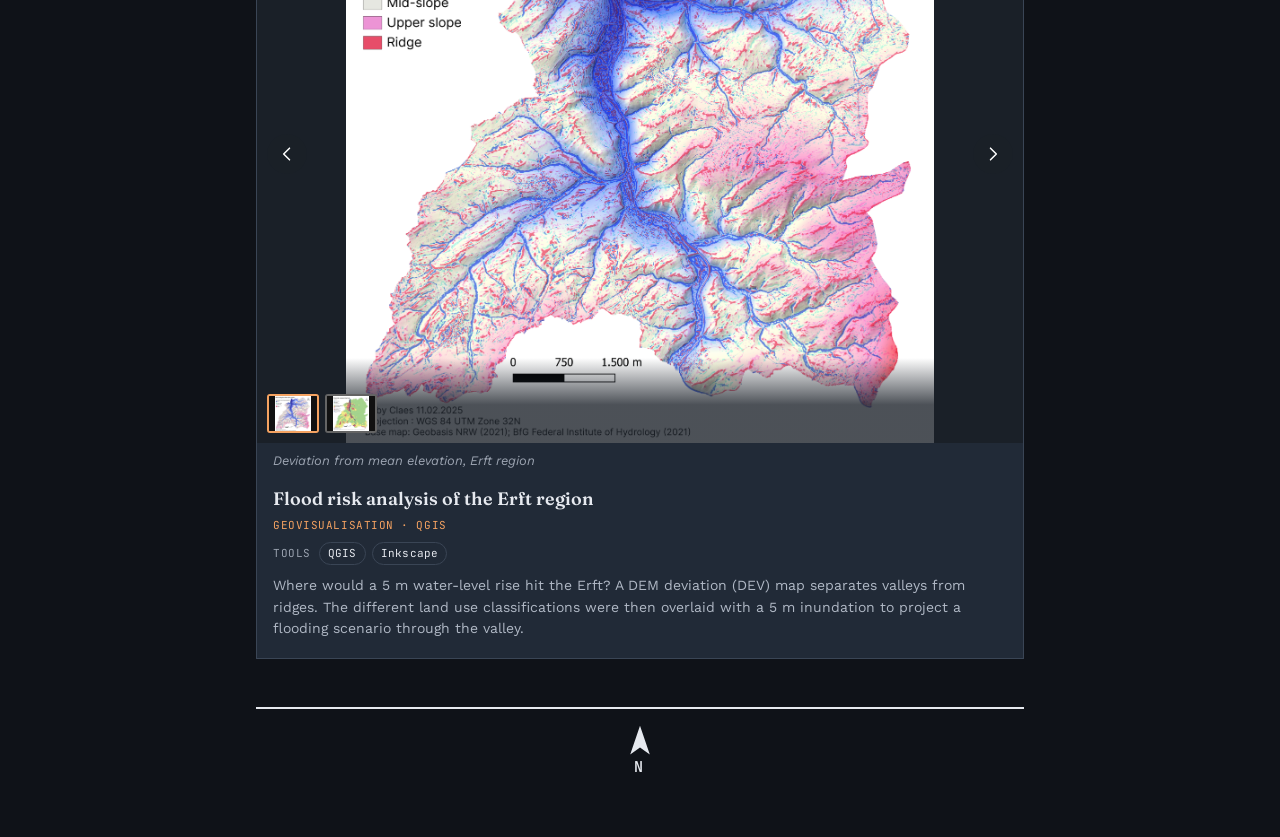
==== commit f7e7e720: "skills" ====
--- a/index.html
+++ b/index.html
@@ -121,7 +121,7 @@
   </footer>
 </div>
 
-<script src="content.js?v=20261026-0913"></script>
+<script src="content.js?v=20261026-0918"></script>
 <script src="symbols.js?v=20260814g"></script>
 <script src="theme.js?v=20260814g"></script>
 <script src="script.js?v=20260904a"></script>
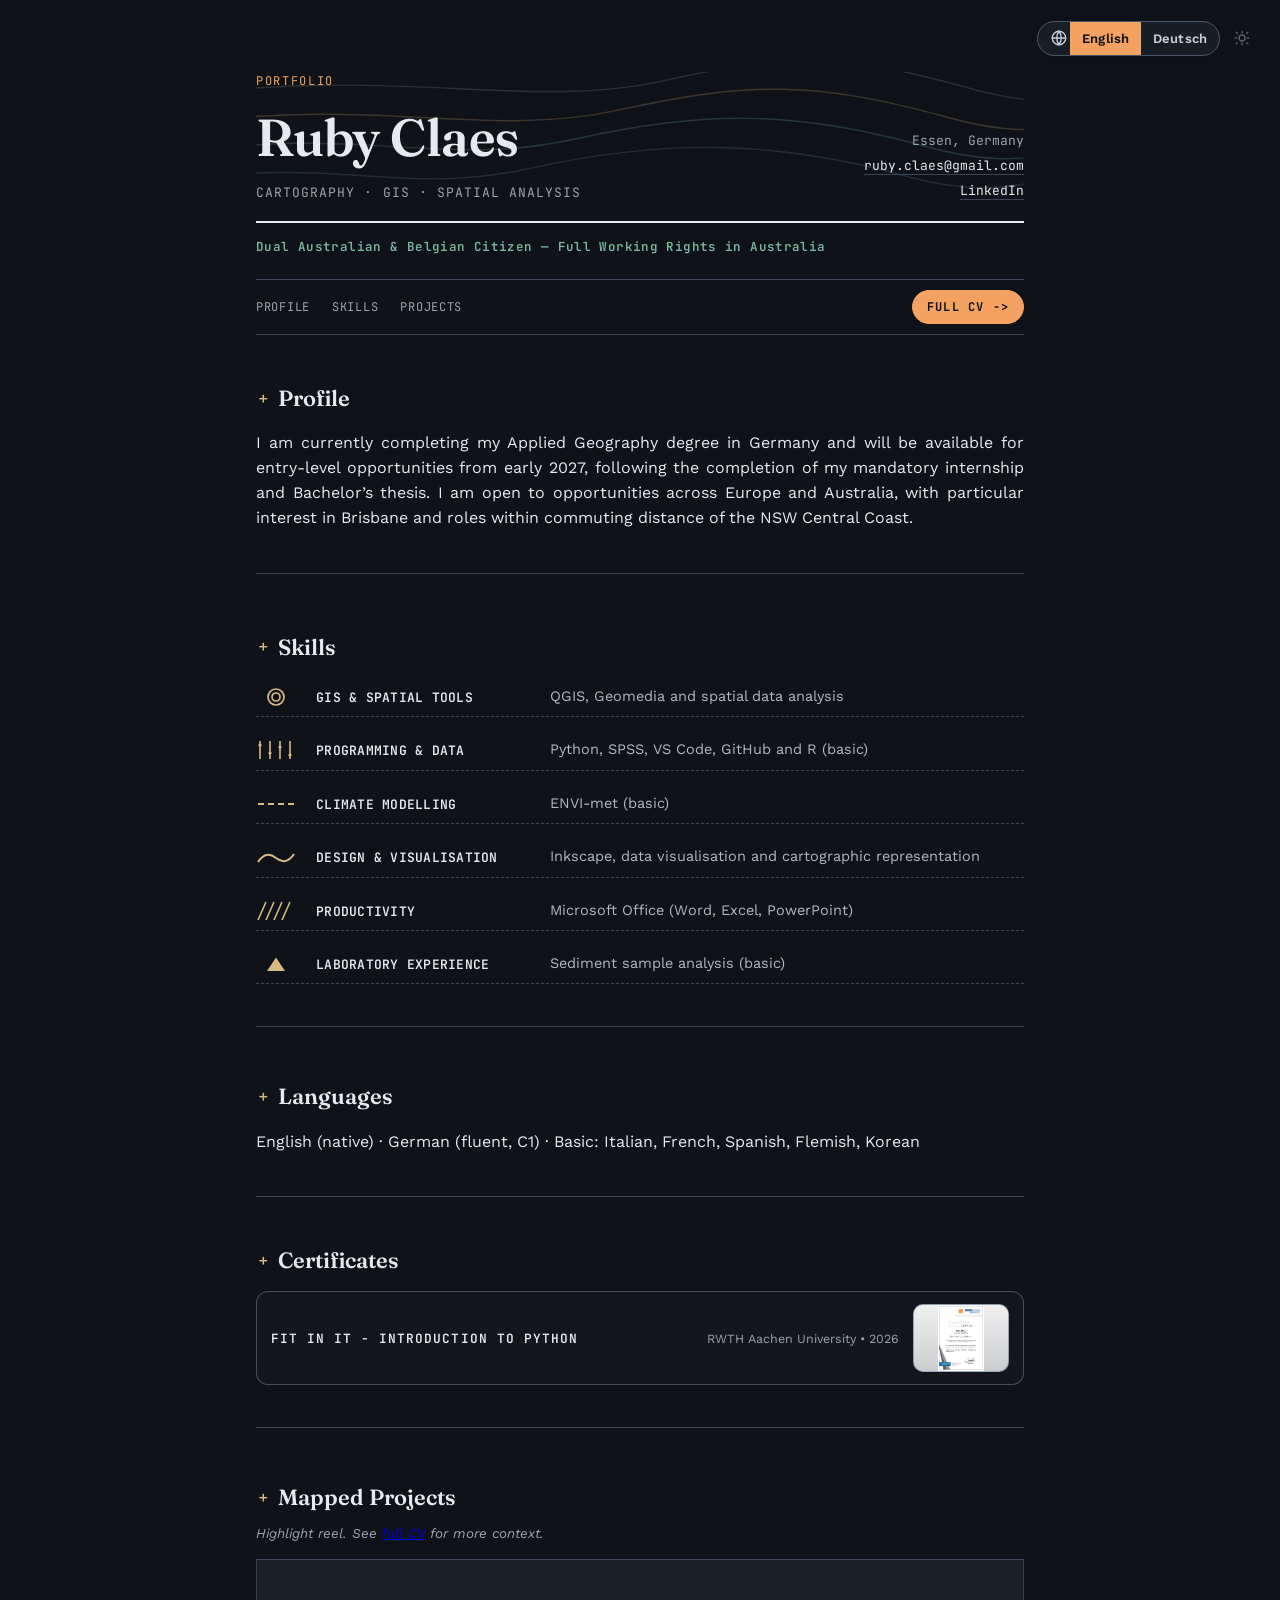
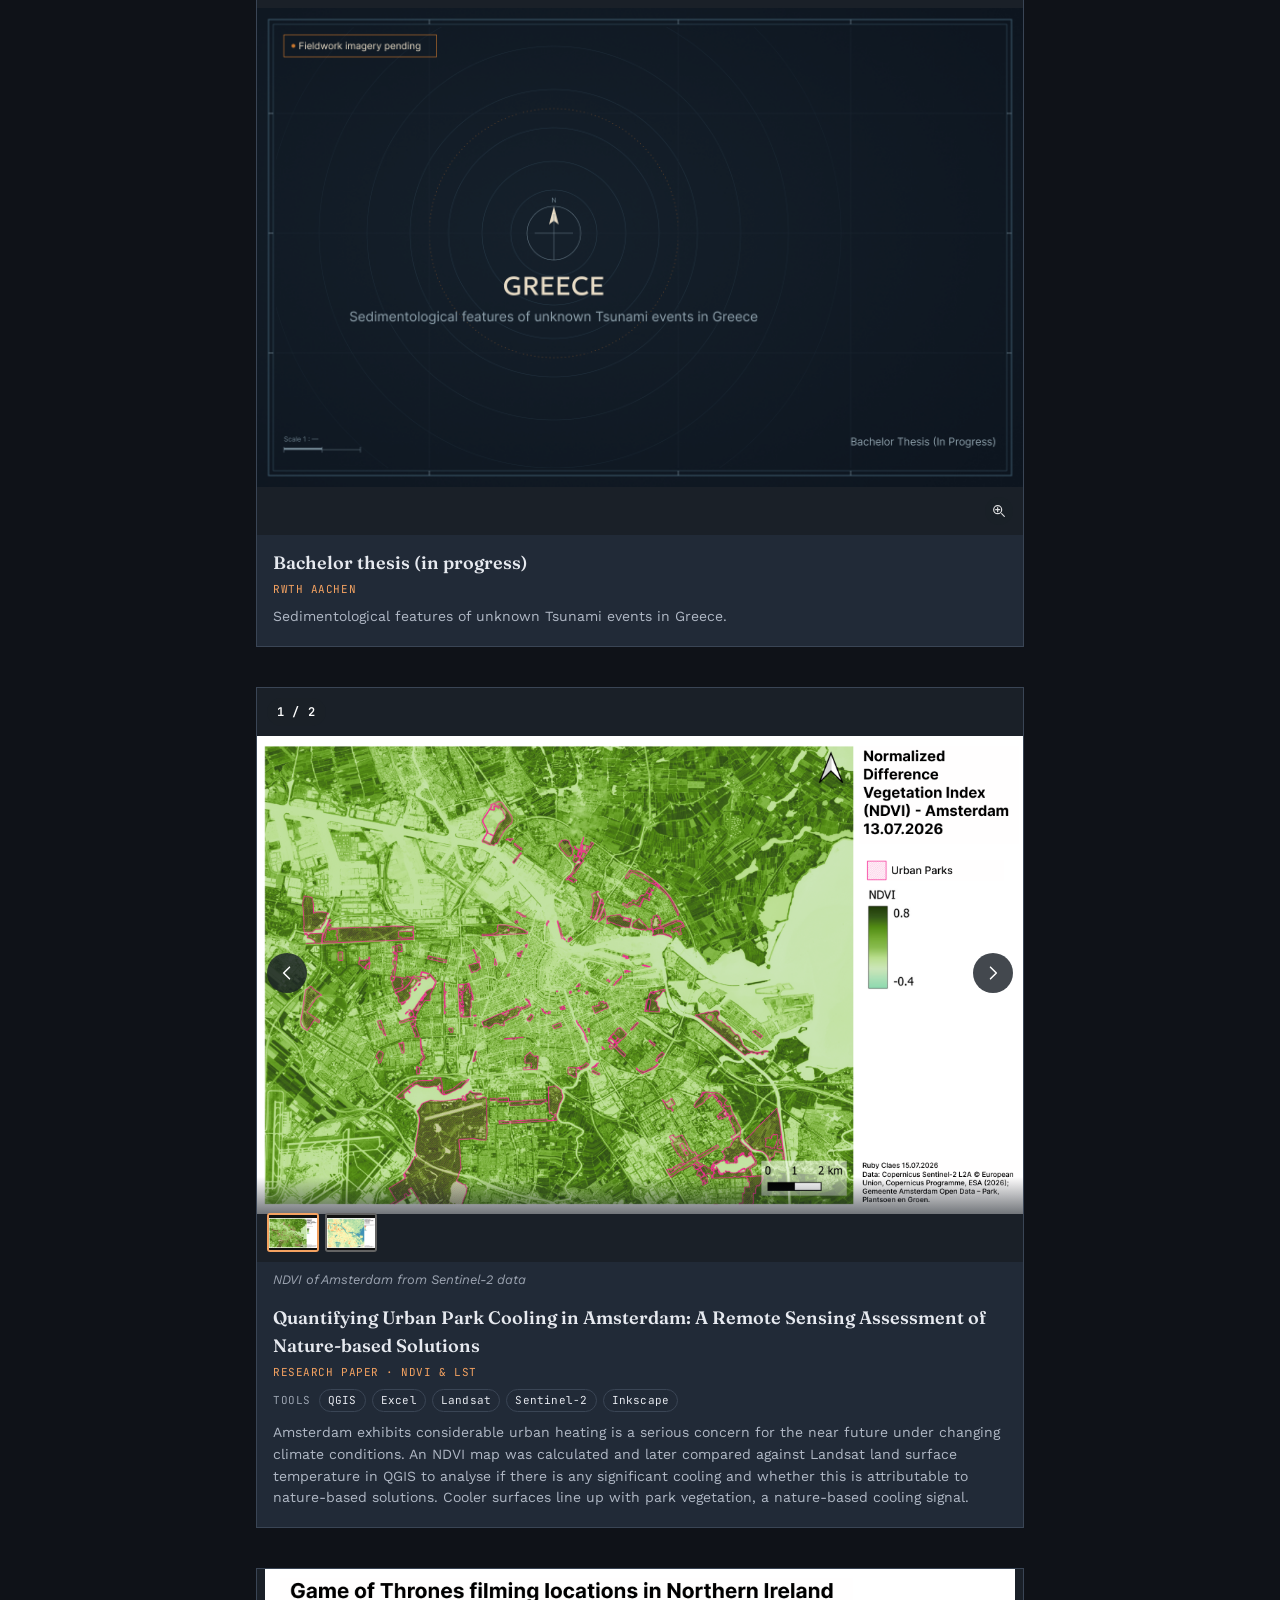
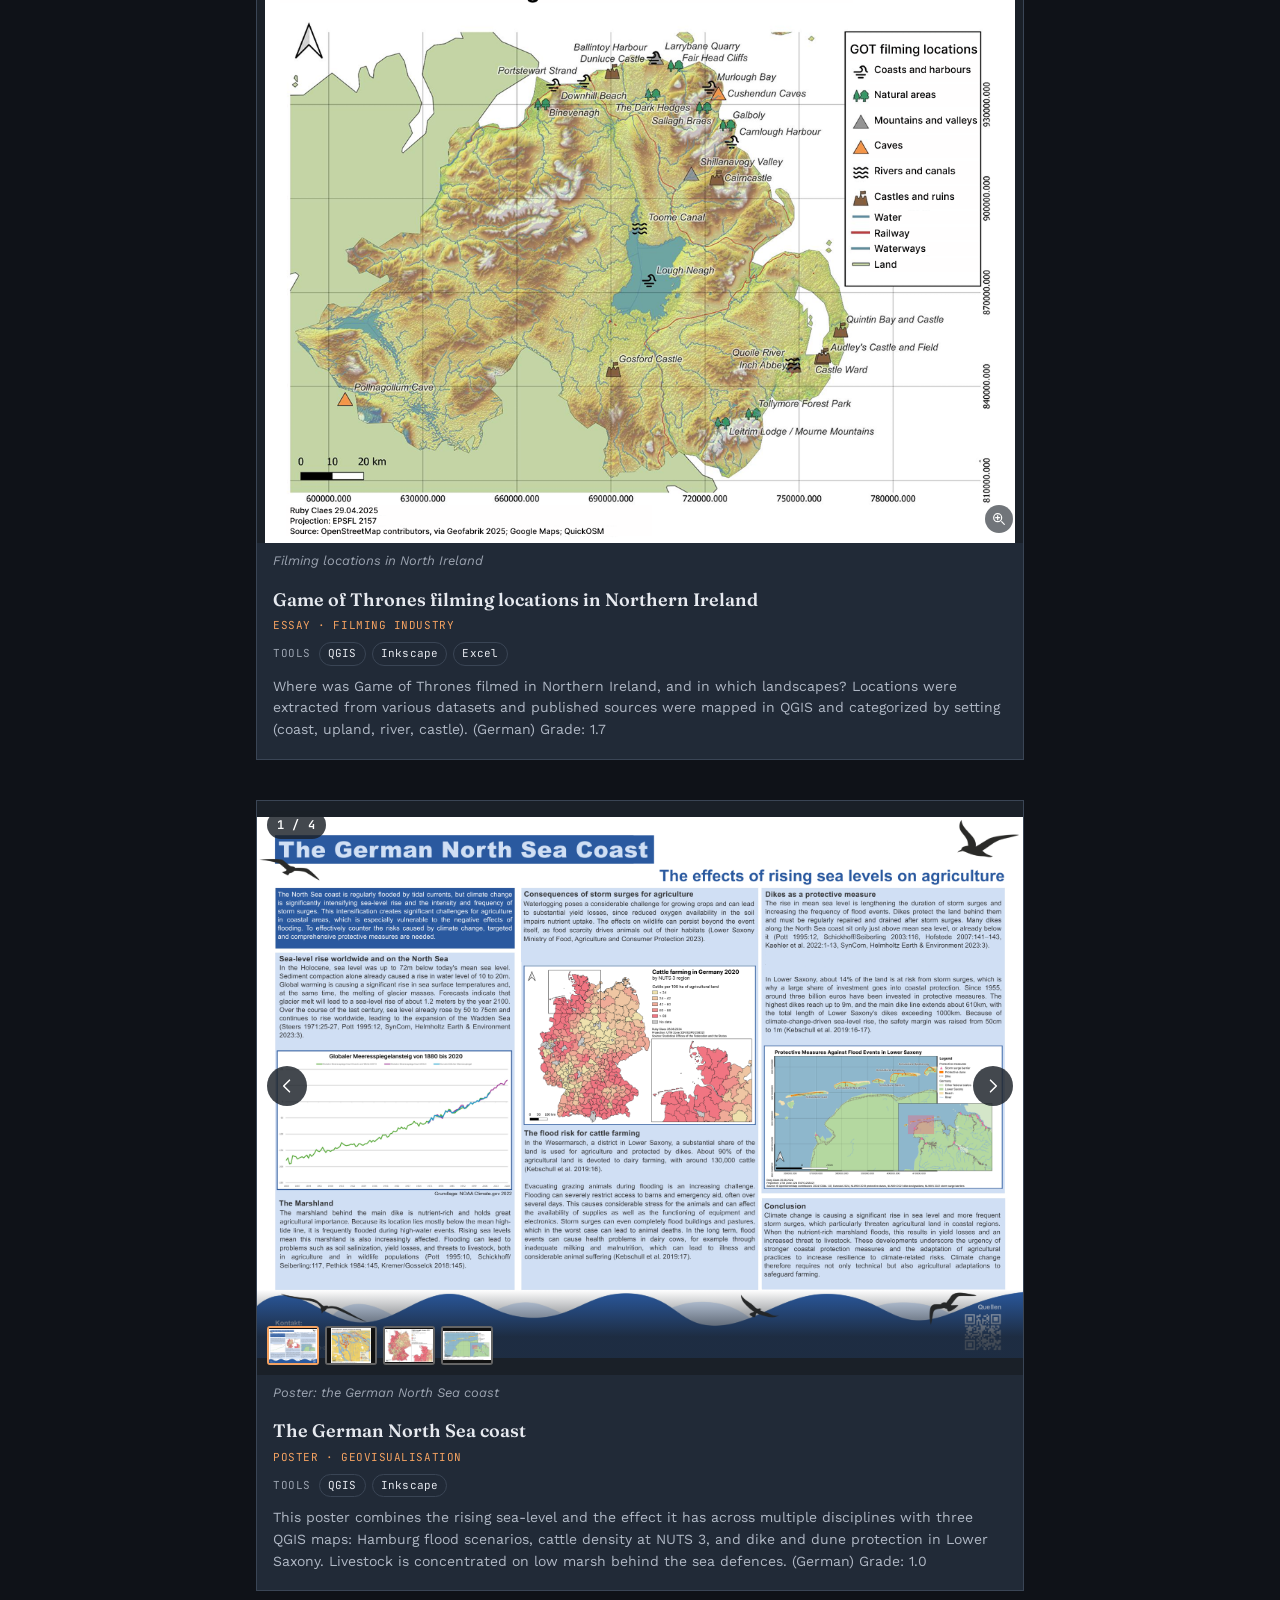
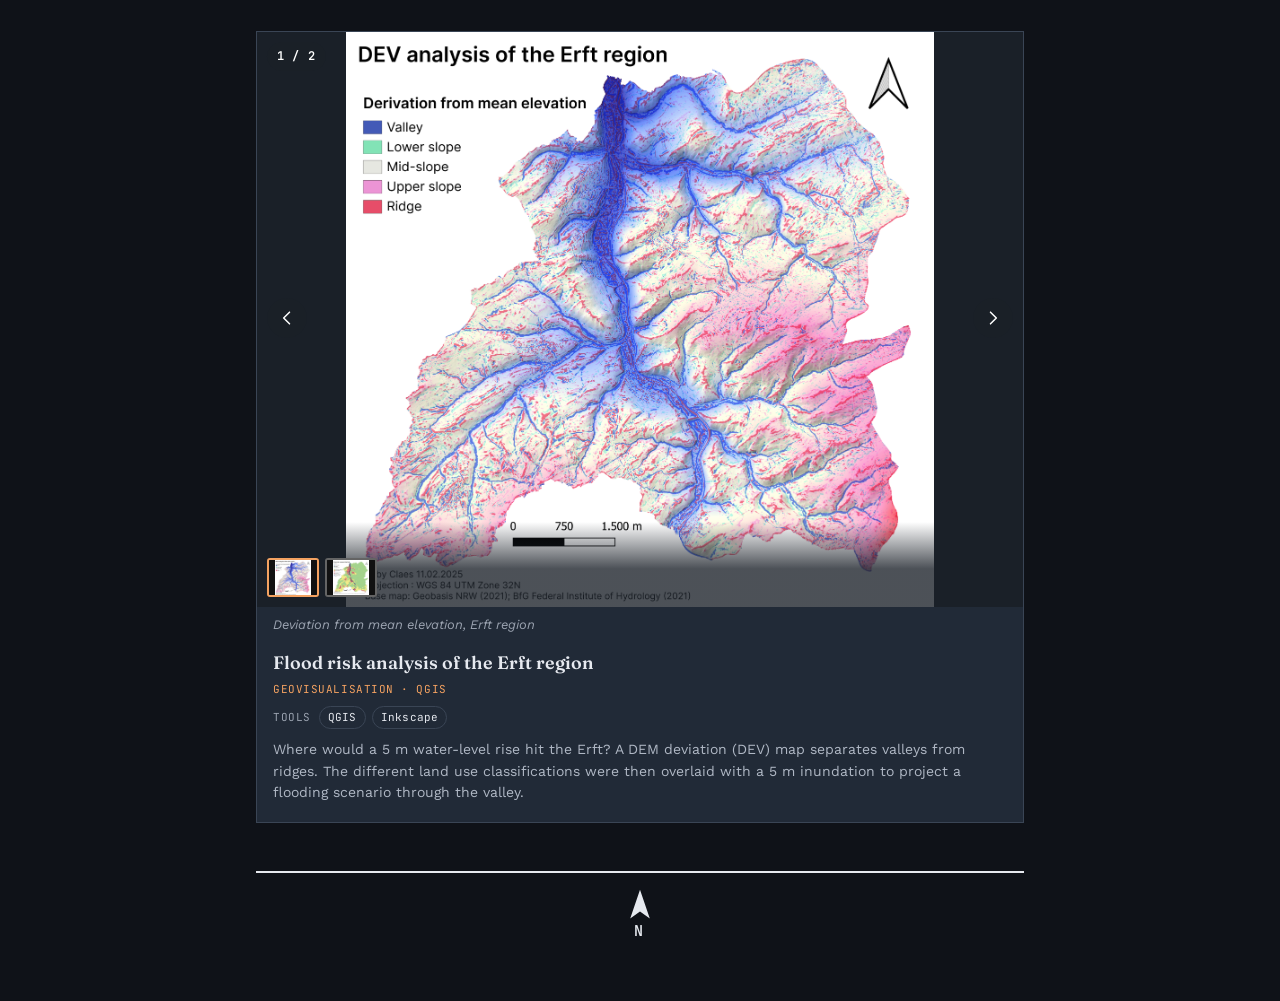
==== commit cfcb7fa8: "language" ====
--- a/index.html
+++ b/index.html
@@ -100,6 +100,11 @@
     <div class="legend" id="legend"></div>
   </section>
 
+  <section class="block" id="languages-section">
+    <h2 class="section-label"><span class="tick">＋</span> <span data-i18n="languages">Languages</span></h2>
+    <p id="languages"></p>
+  </section>
+
   <section class="block" id="certificates">
     <h2 class="section-label"><span class="tick">＋</span> <span data-i18n="certificates">Certificates</span></h2>
     <div class="certificates" id="certificates-list"></div>
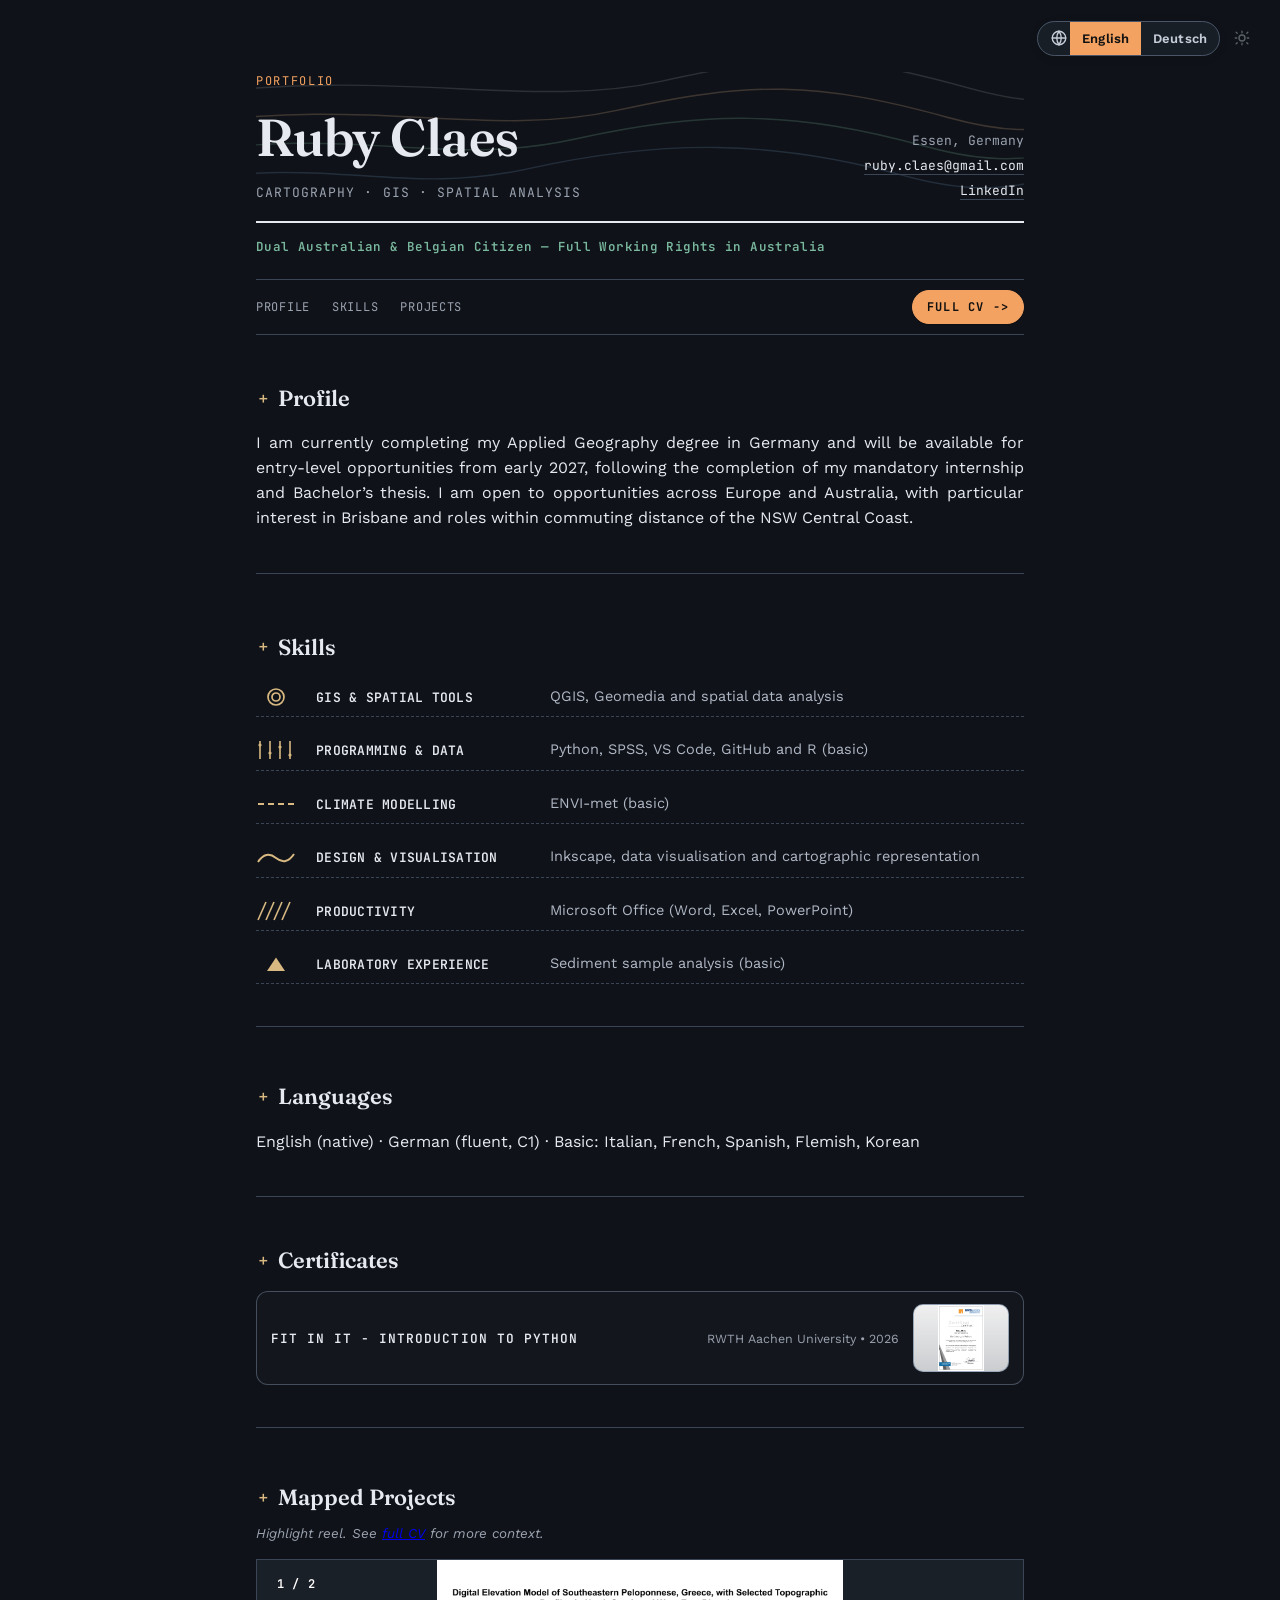
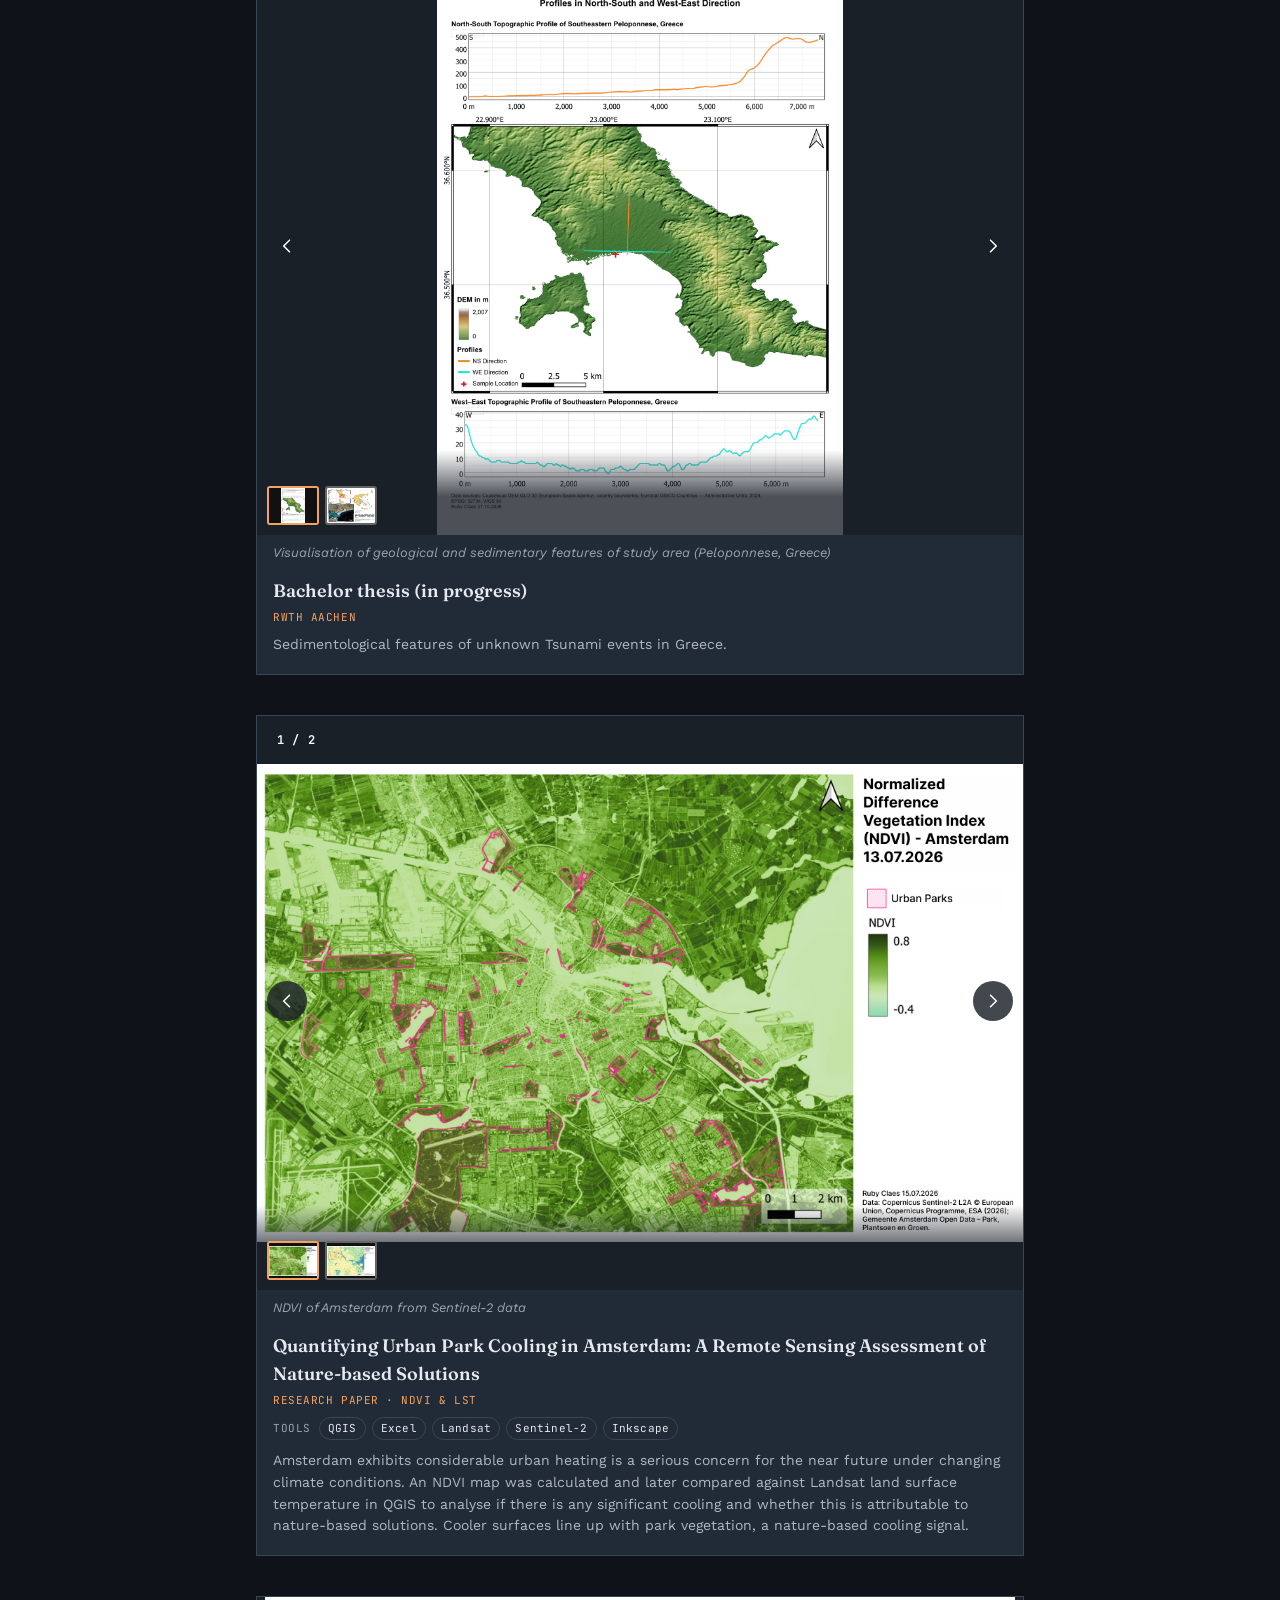
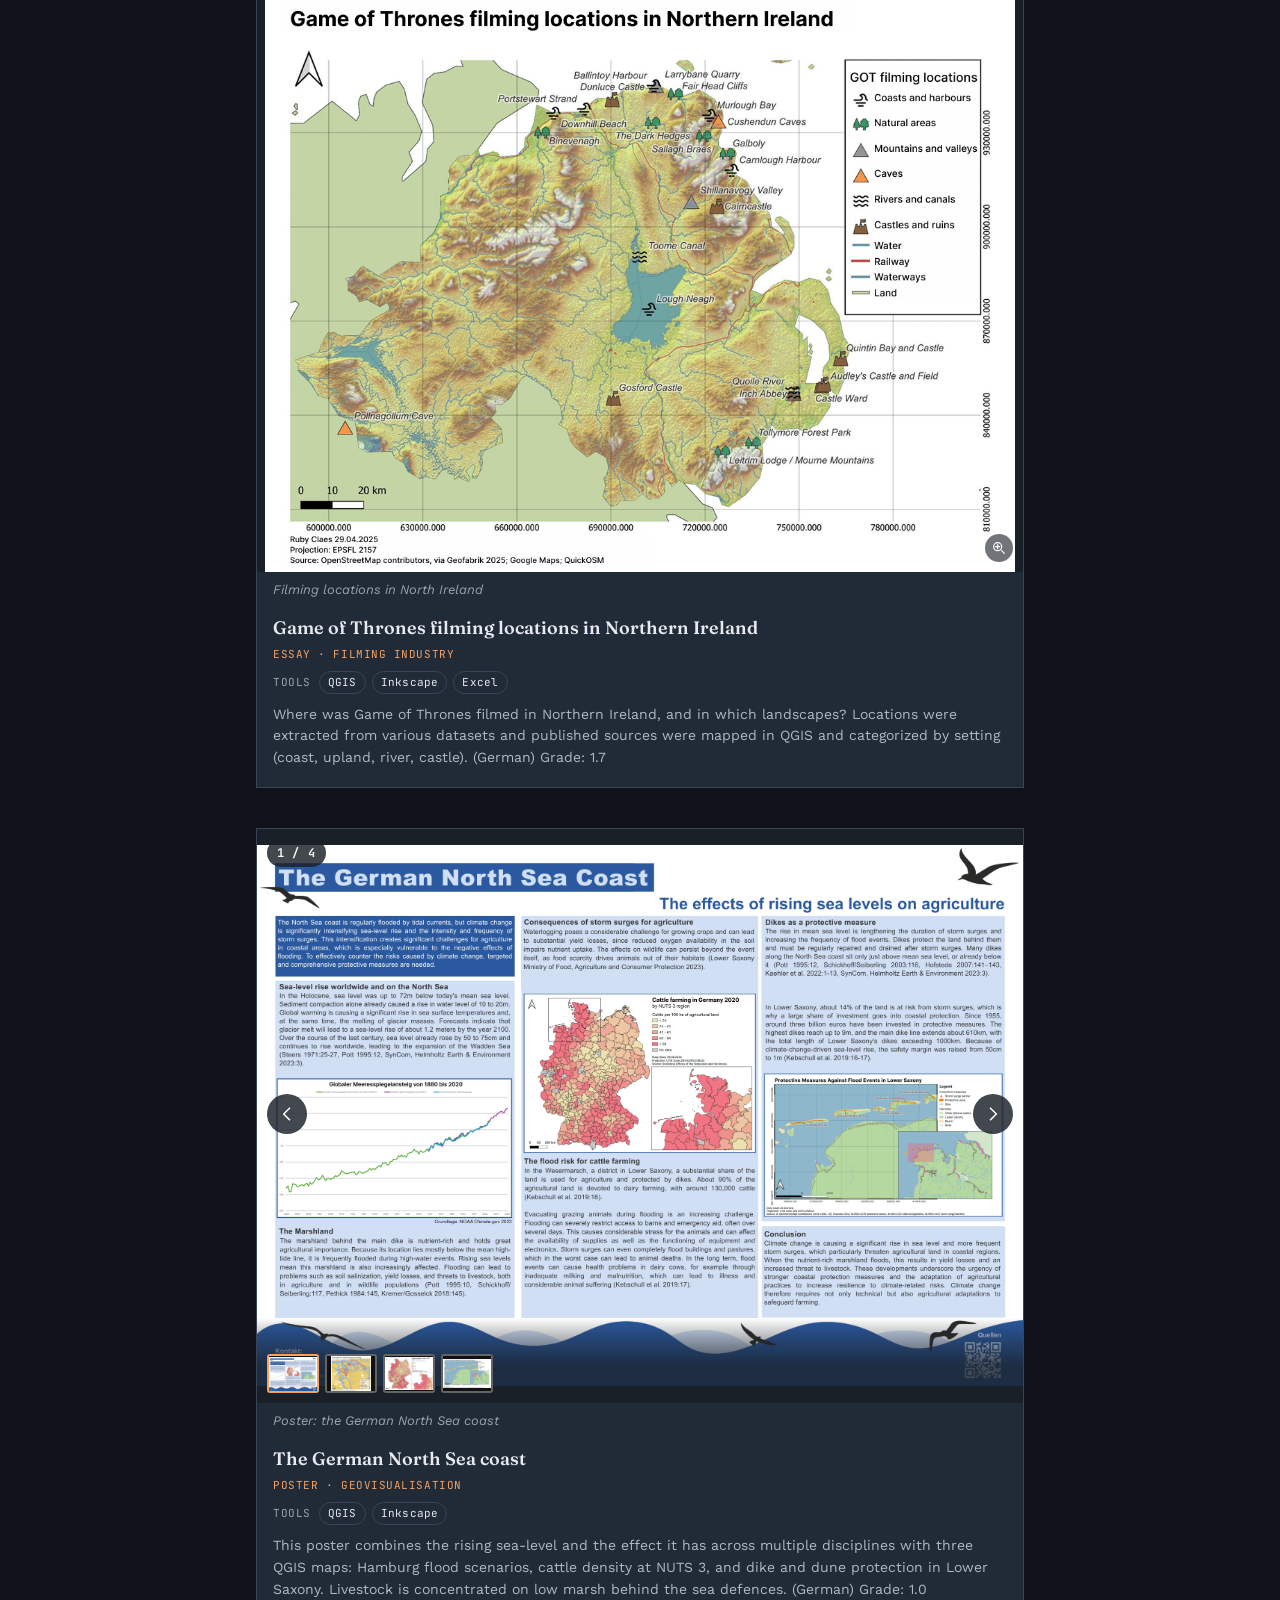
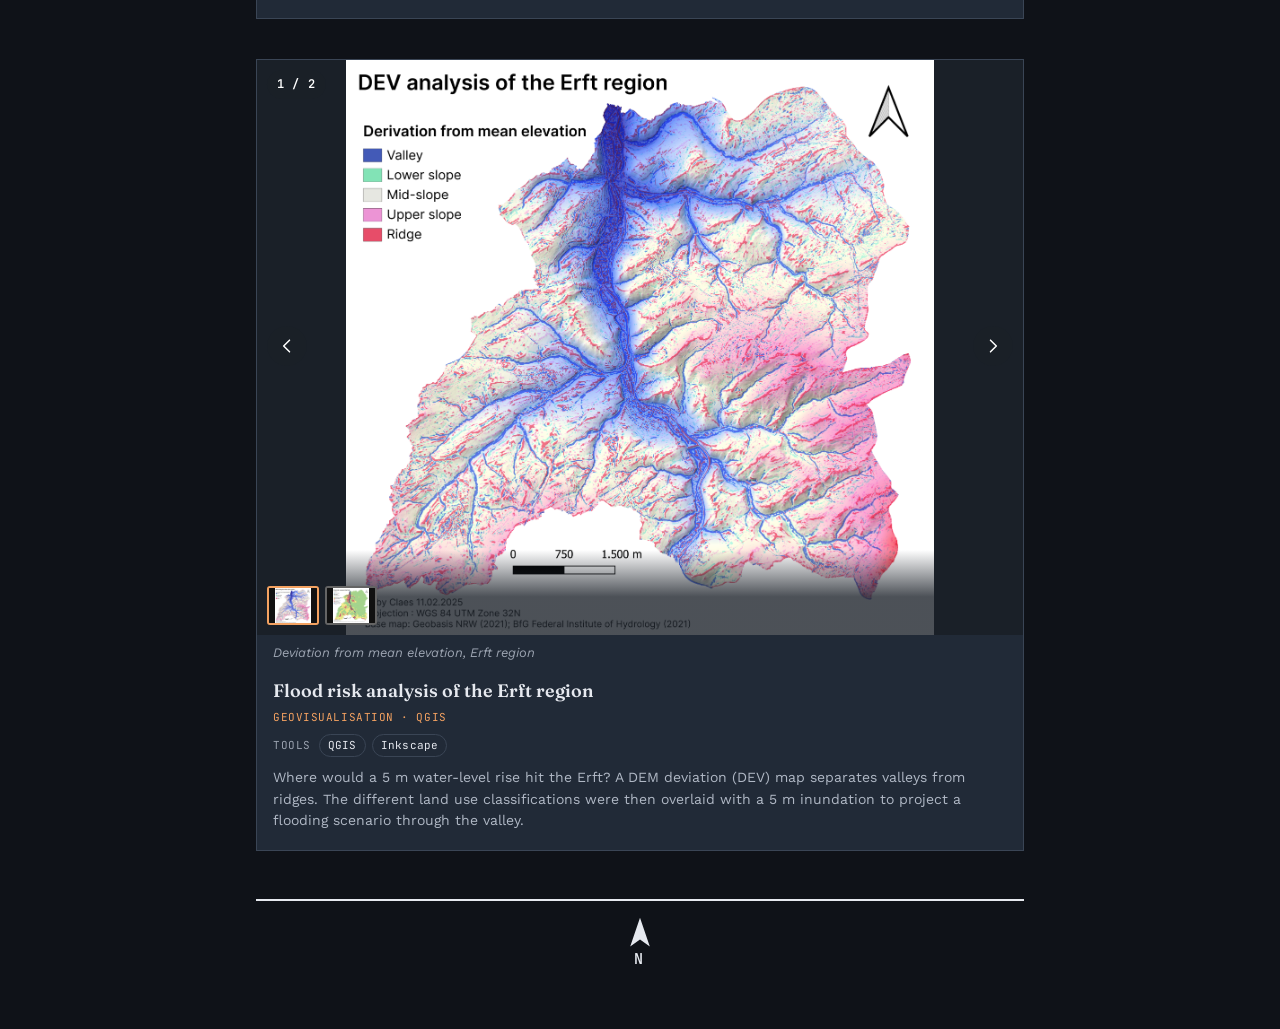
==== commit b347d348: "ba edit" ====
--- a/index.html
+++ b/index.html
@@ -126,7 +126,7 @@
   </footer>
 </div>
 
-<script src="content.js?v=20261026-0918"></script>
+<script src="content.js?v=20261111-1049"></script>
 <script src="symbols.js?v=20260814g"></script>
 <script src="theme.js?v=20260814g"></script>
 <script src="script.js?v=20260904a"></script>
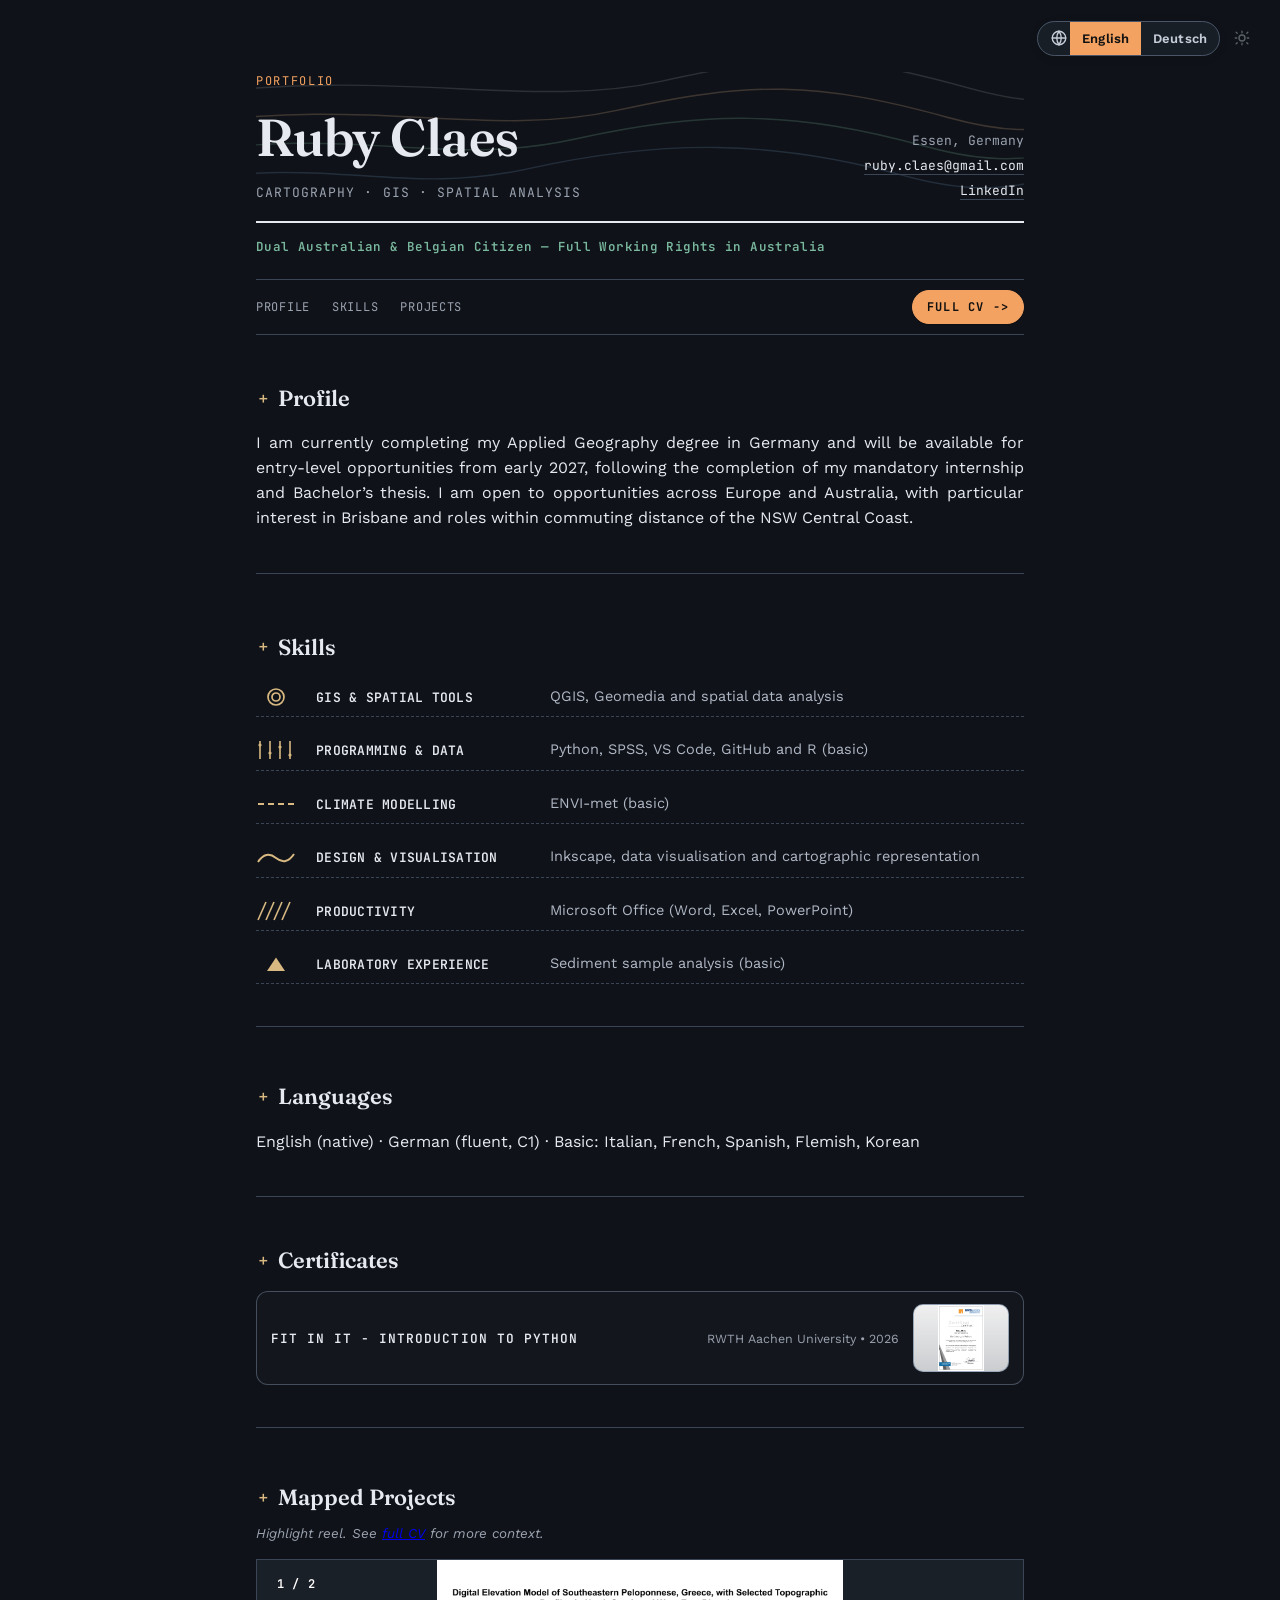
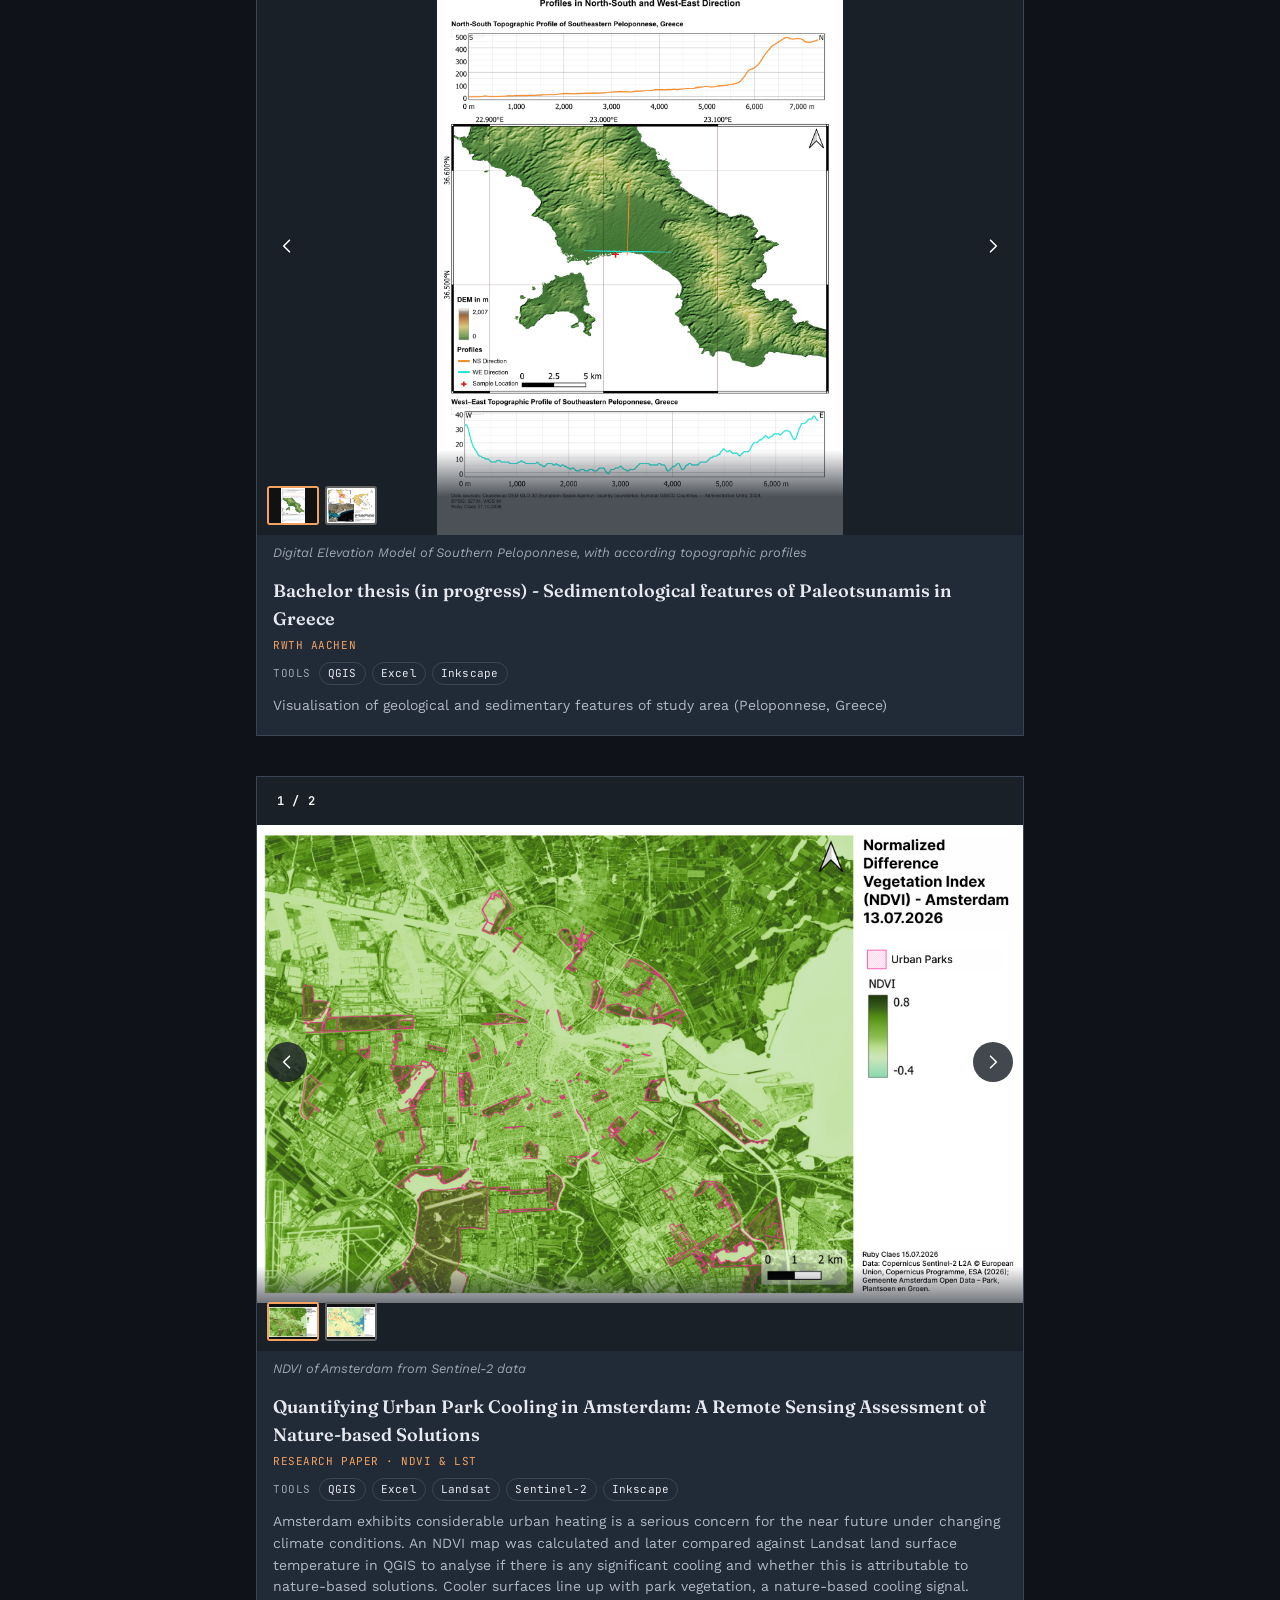
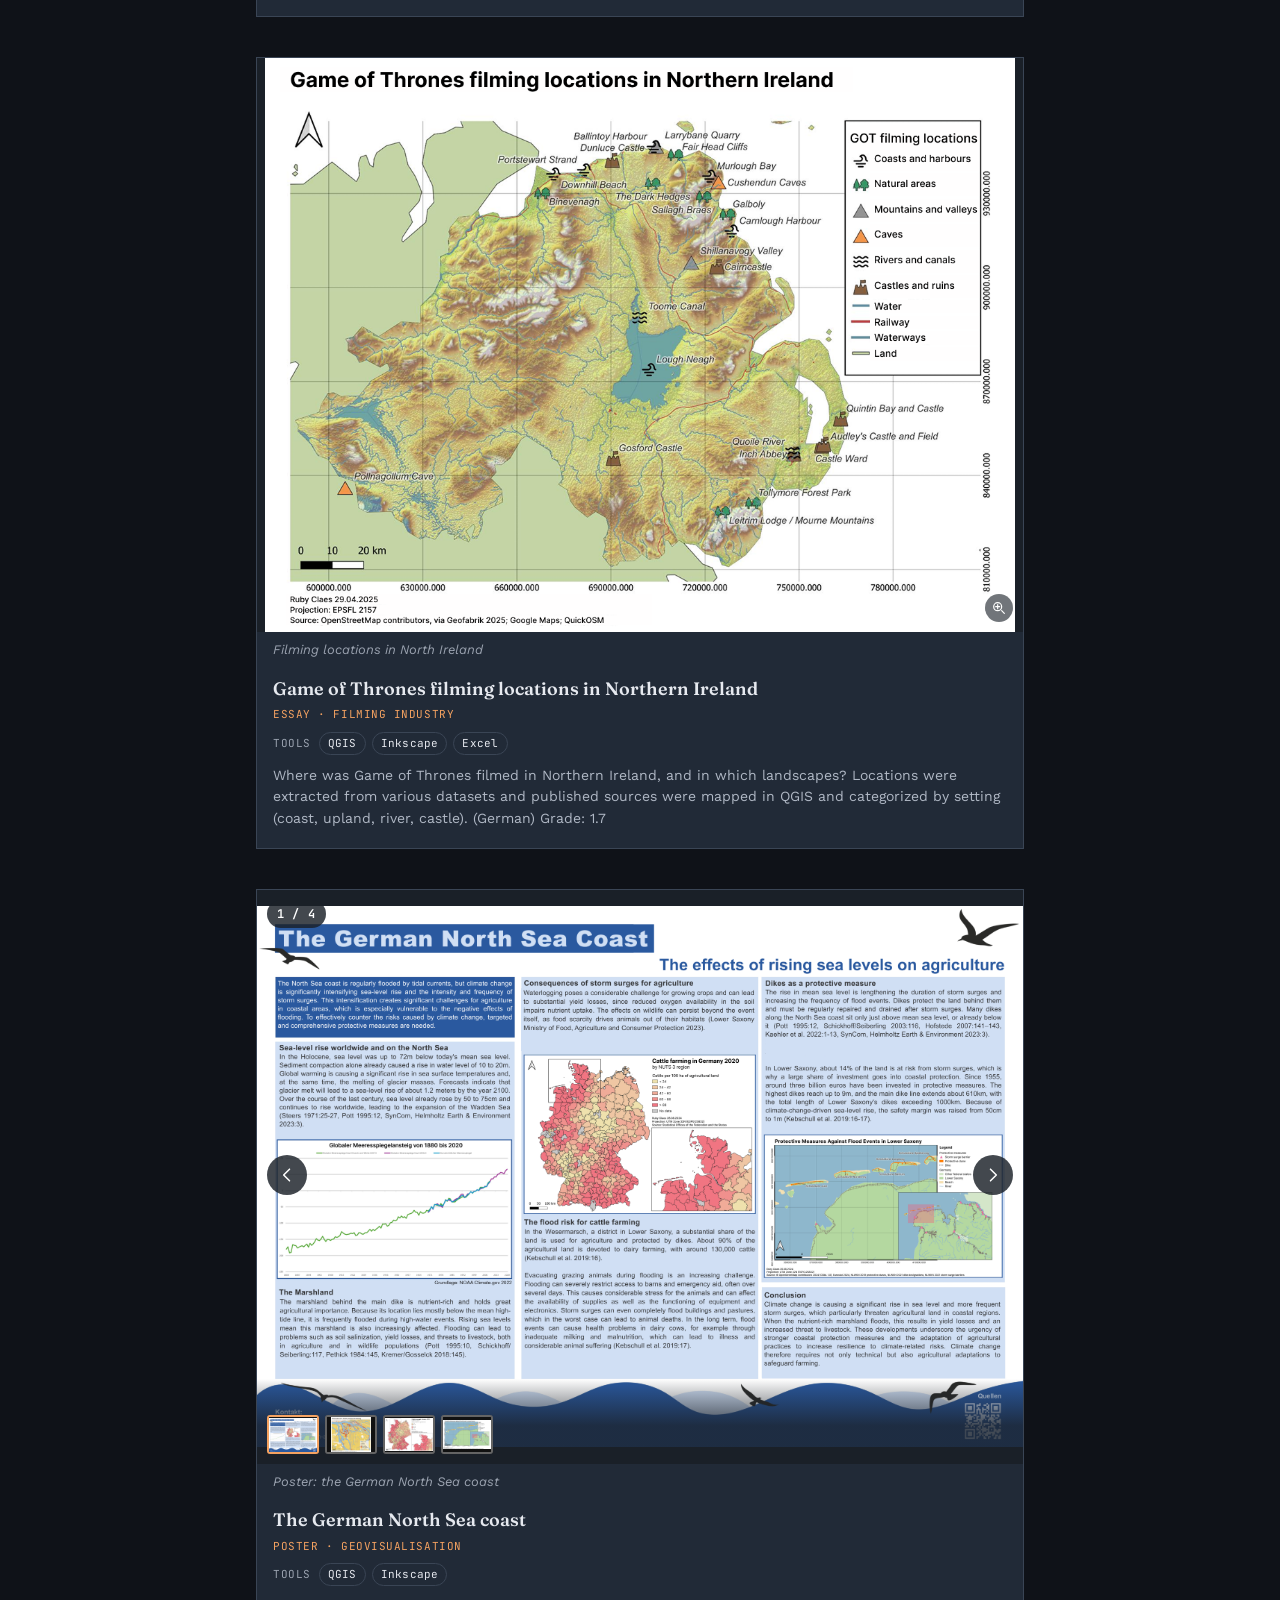
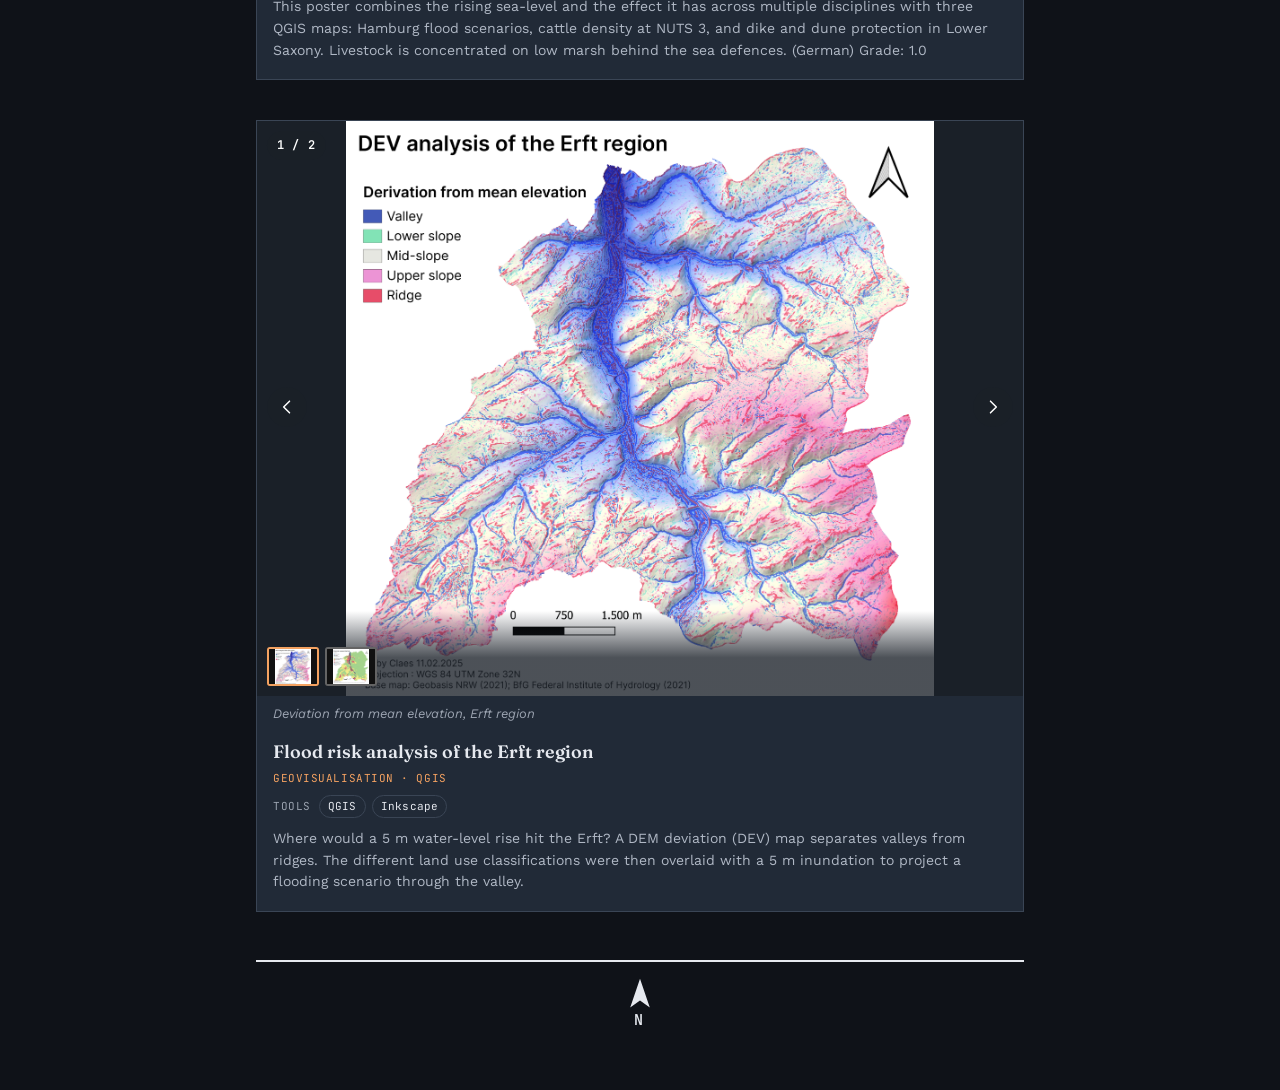
==== commit fe259ddf: "DEM map add" ====
--- a/index.html
+++ b/index.html
@@ -126,7 +126,7 @@
   </footer>
 </div>
 
-<script src="content.js?v=20261111-1049"></script>
+<script src="content.js?v=20261111-1054"></script>
 <script src="symbols.js?v=20260814g"></script>
 <script src="theme.js?v=20260814g"></script>
 <script src="script.js?v=20260904a"></script>
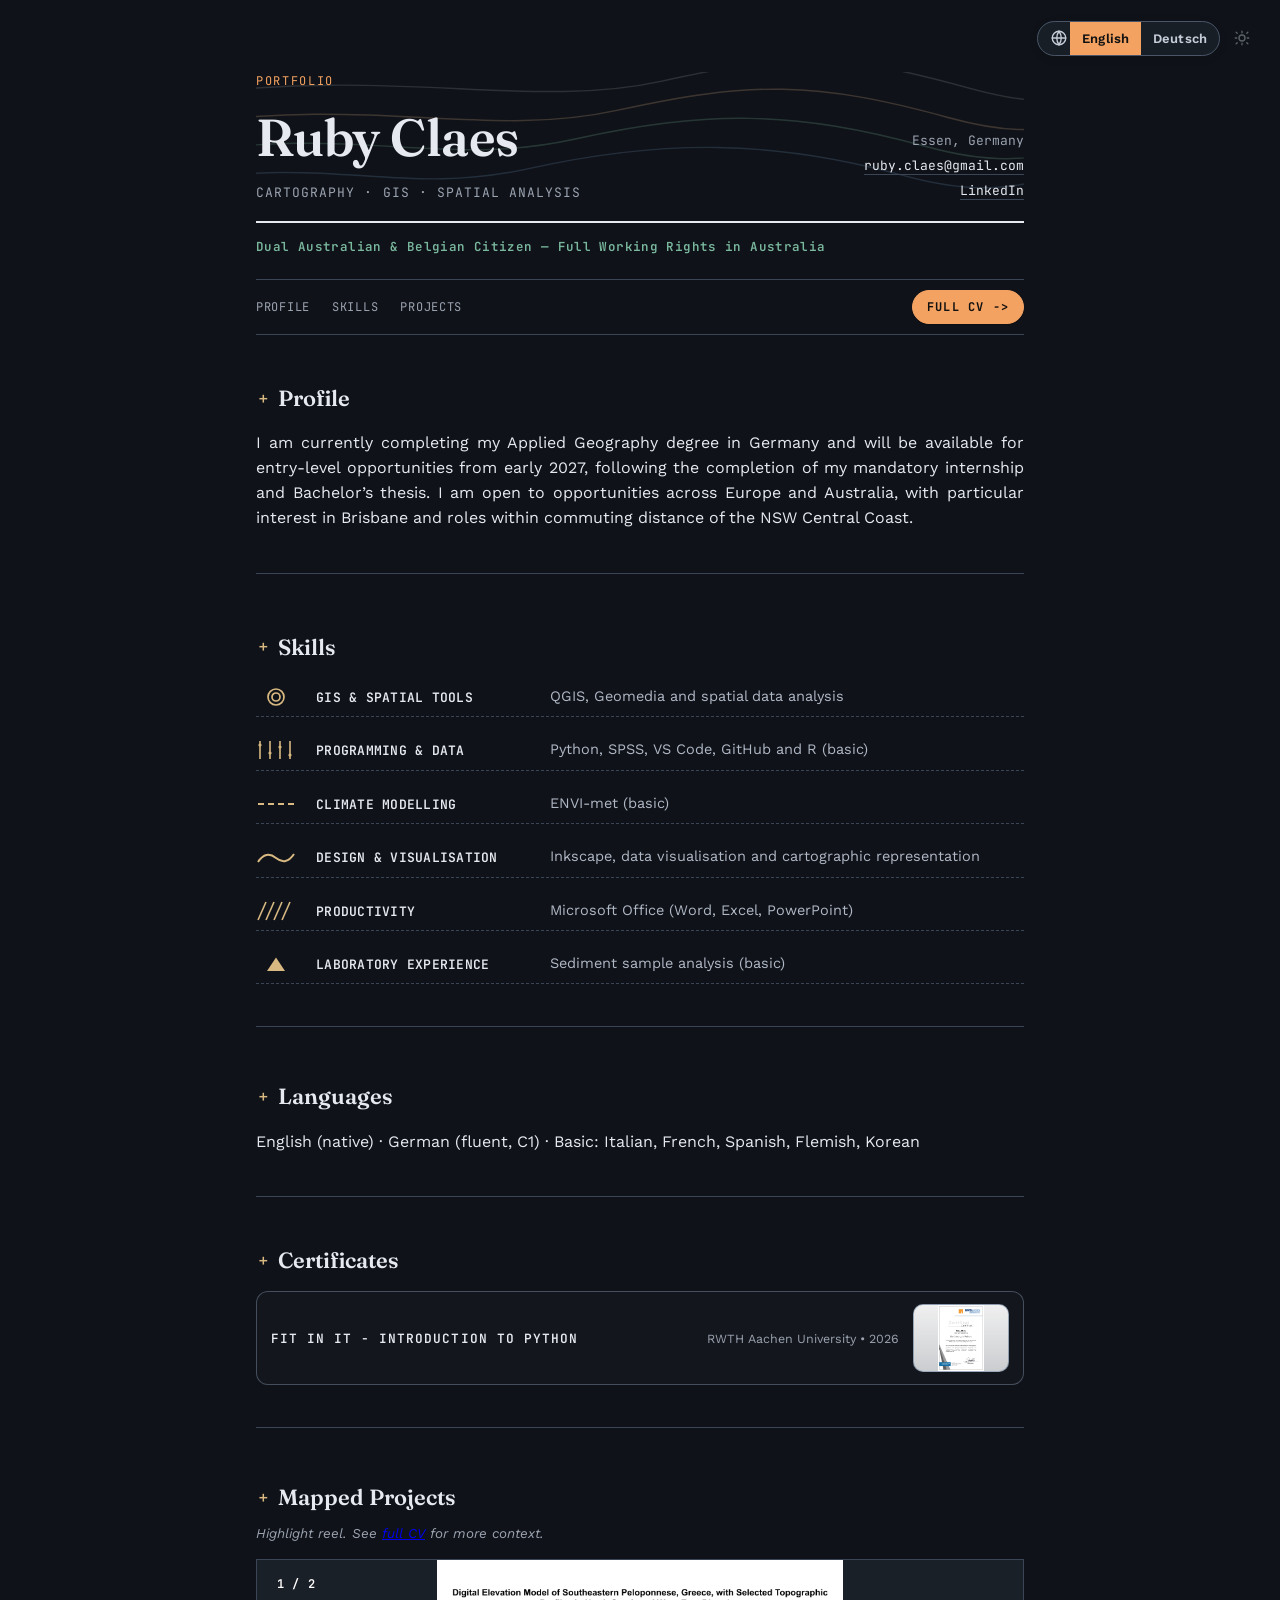
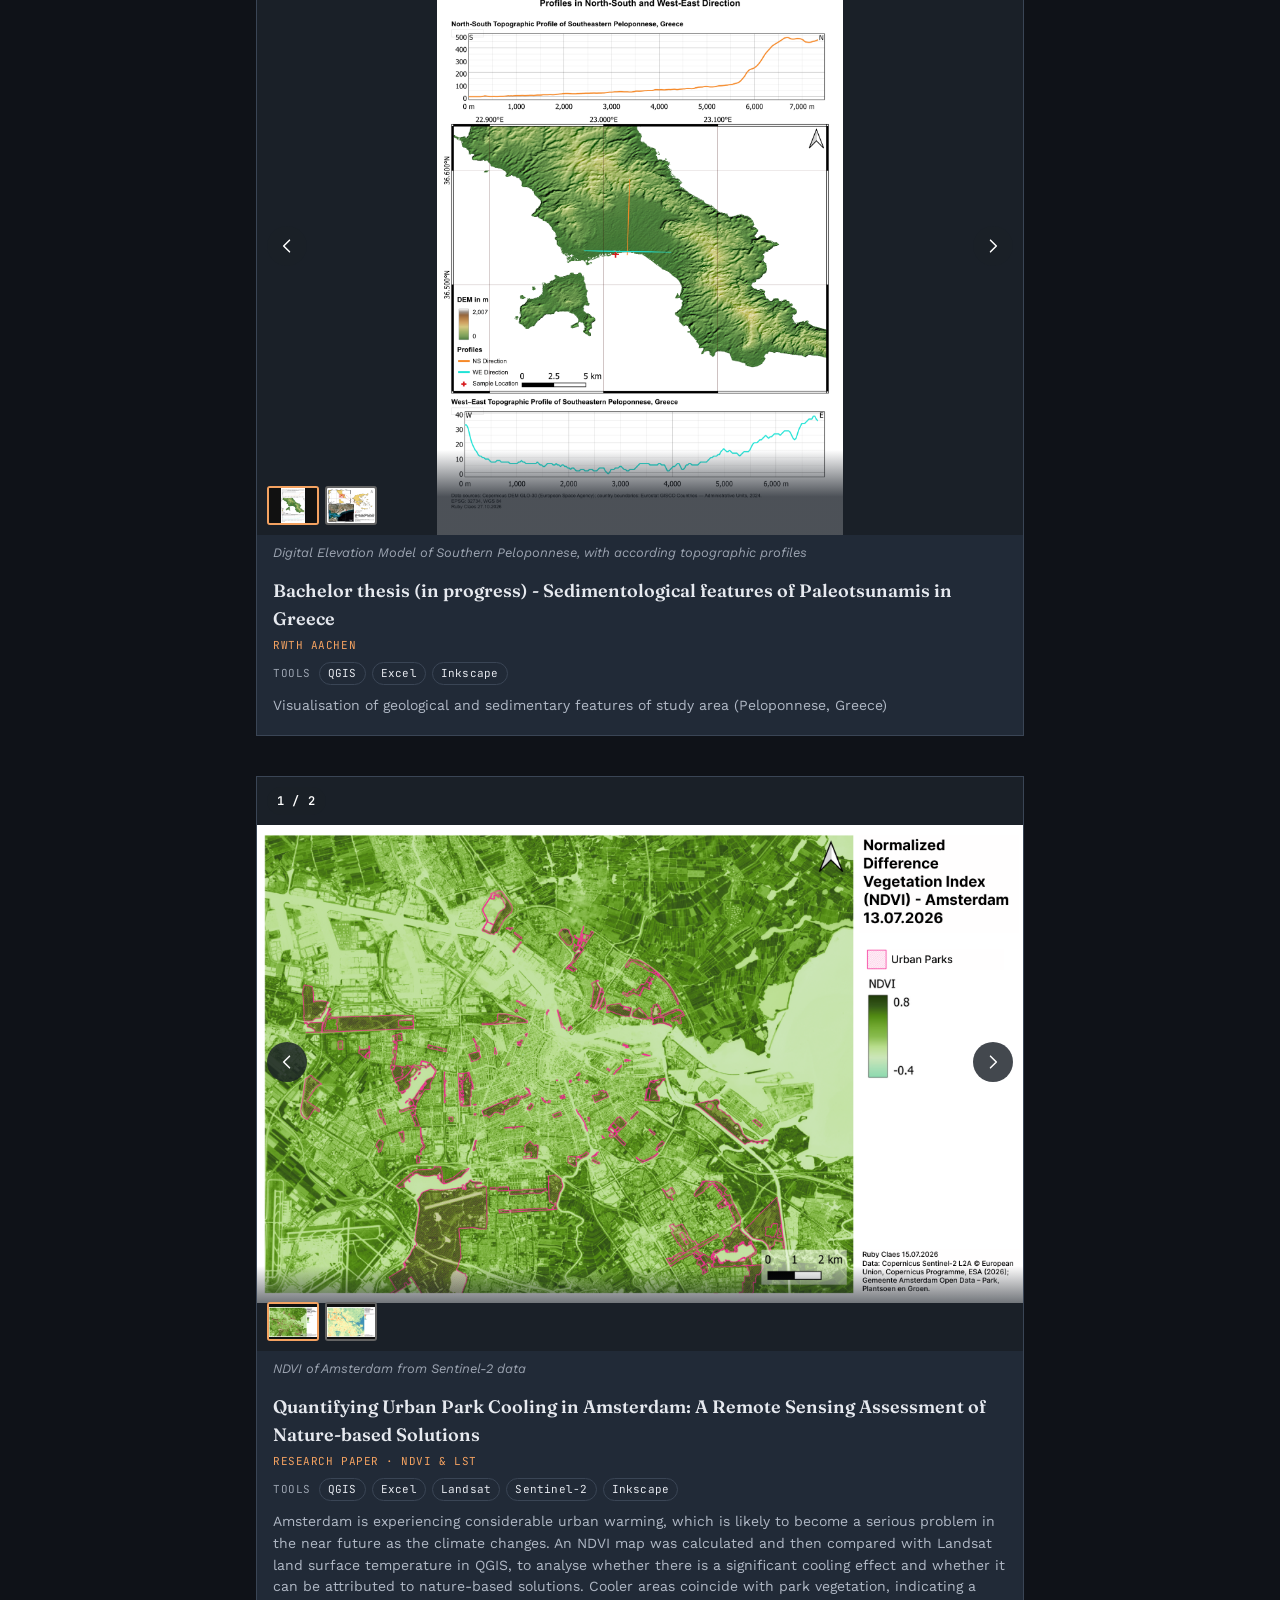
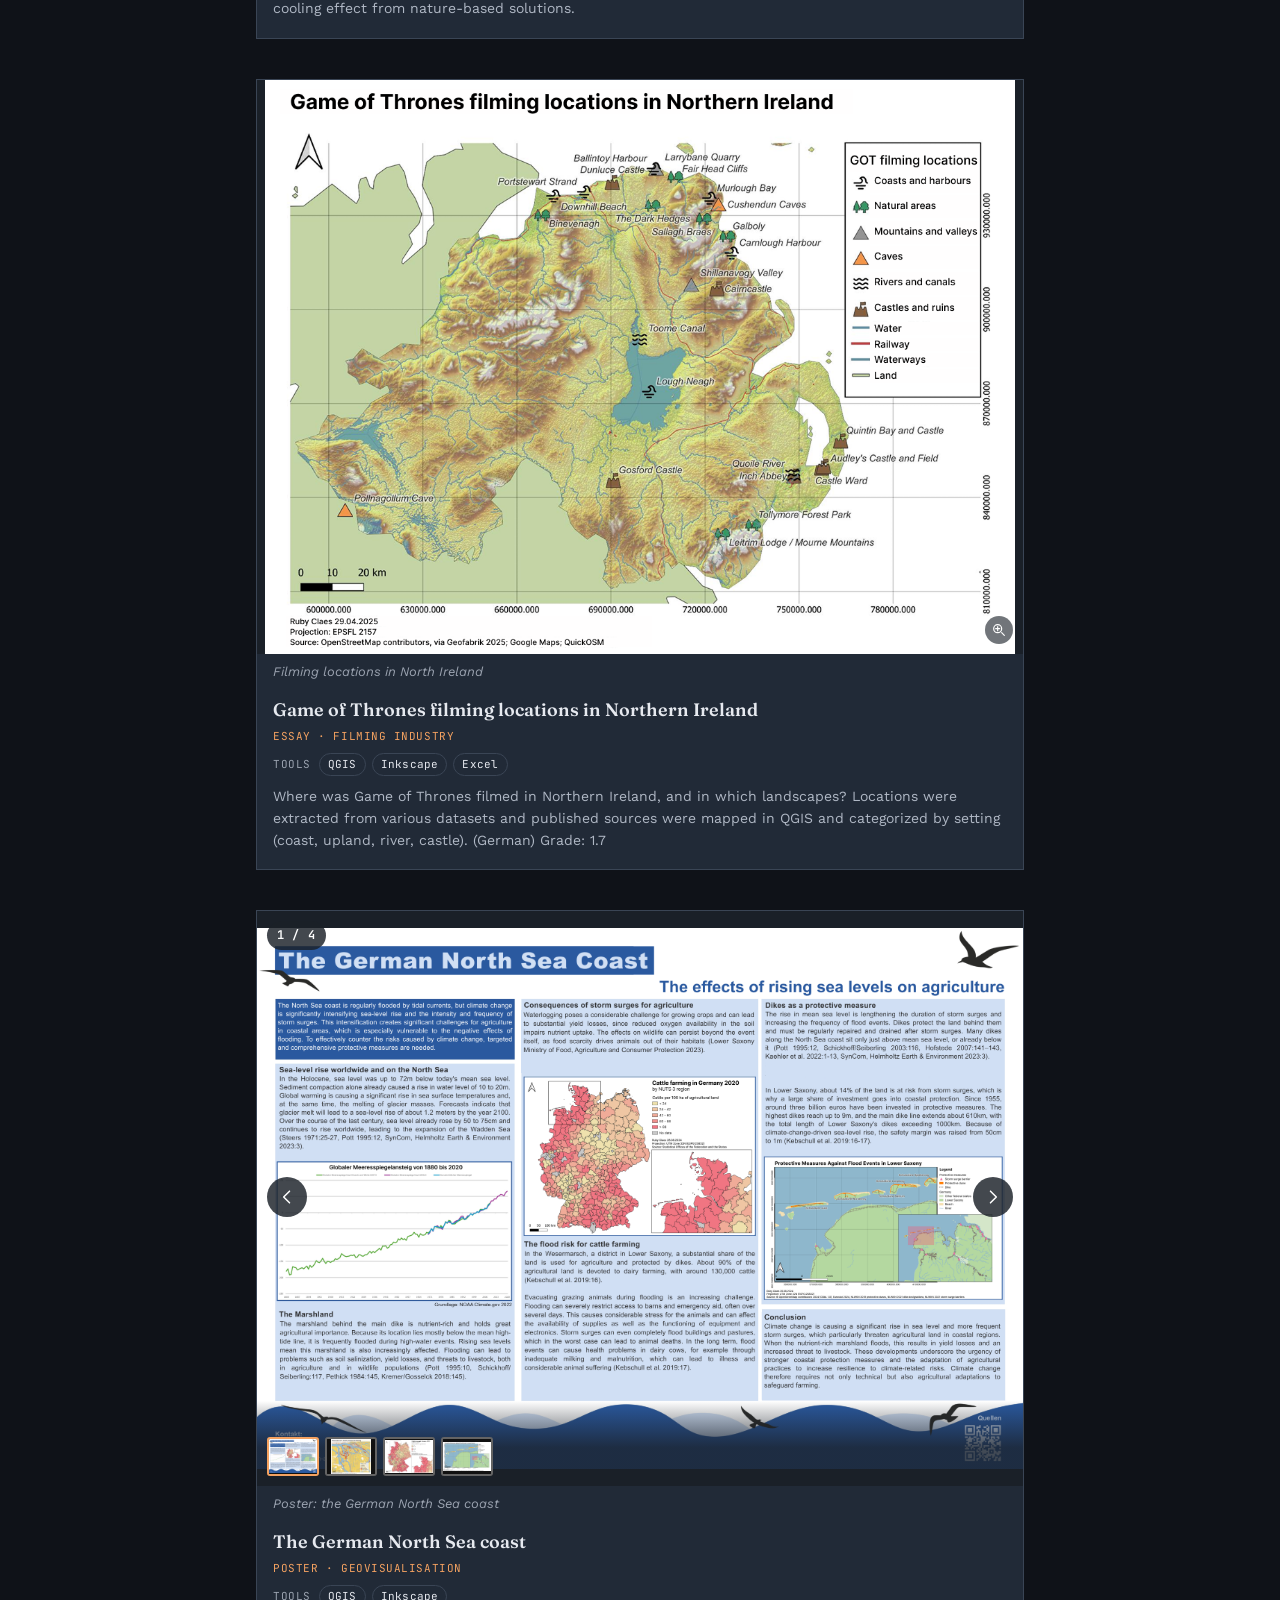
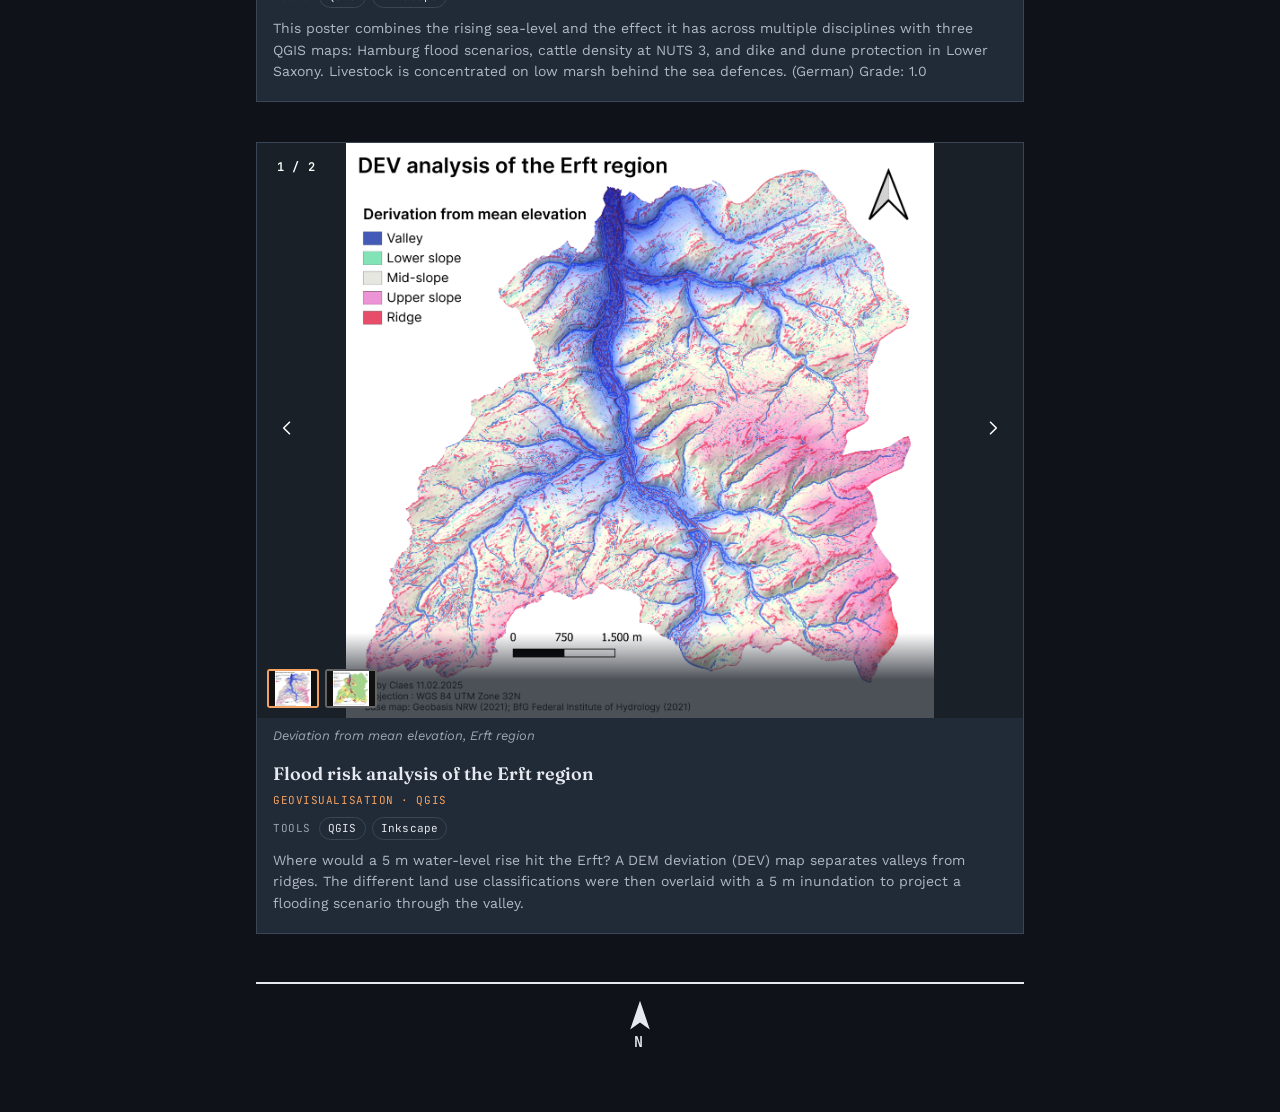
==== commit f7a399ff: "Fix Ameterdam blurb" ====
--- a/index.html
+++ b/index.html
@@ -126,7 +126,7 @@
   </footer>
 </div>
 
-<script src="content.js?v=20261111-1054"></script>
+<script src="content.js?v=20261111-1324"></script>
 <script src="symbols.js?v=20260814g"></script>
 <script src="theme.js?v=20260814g"></script>
 <script src="script.js?v=20260904a"></script>
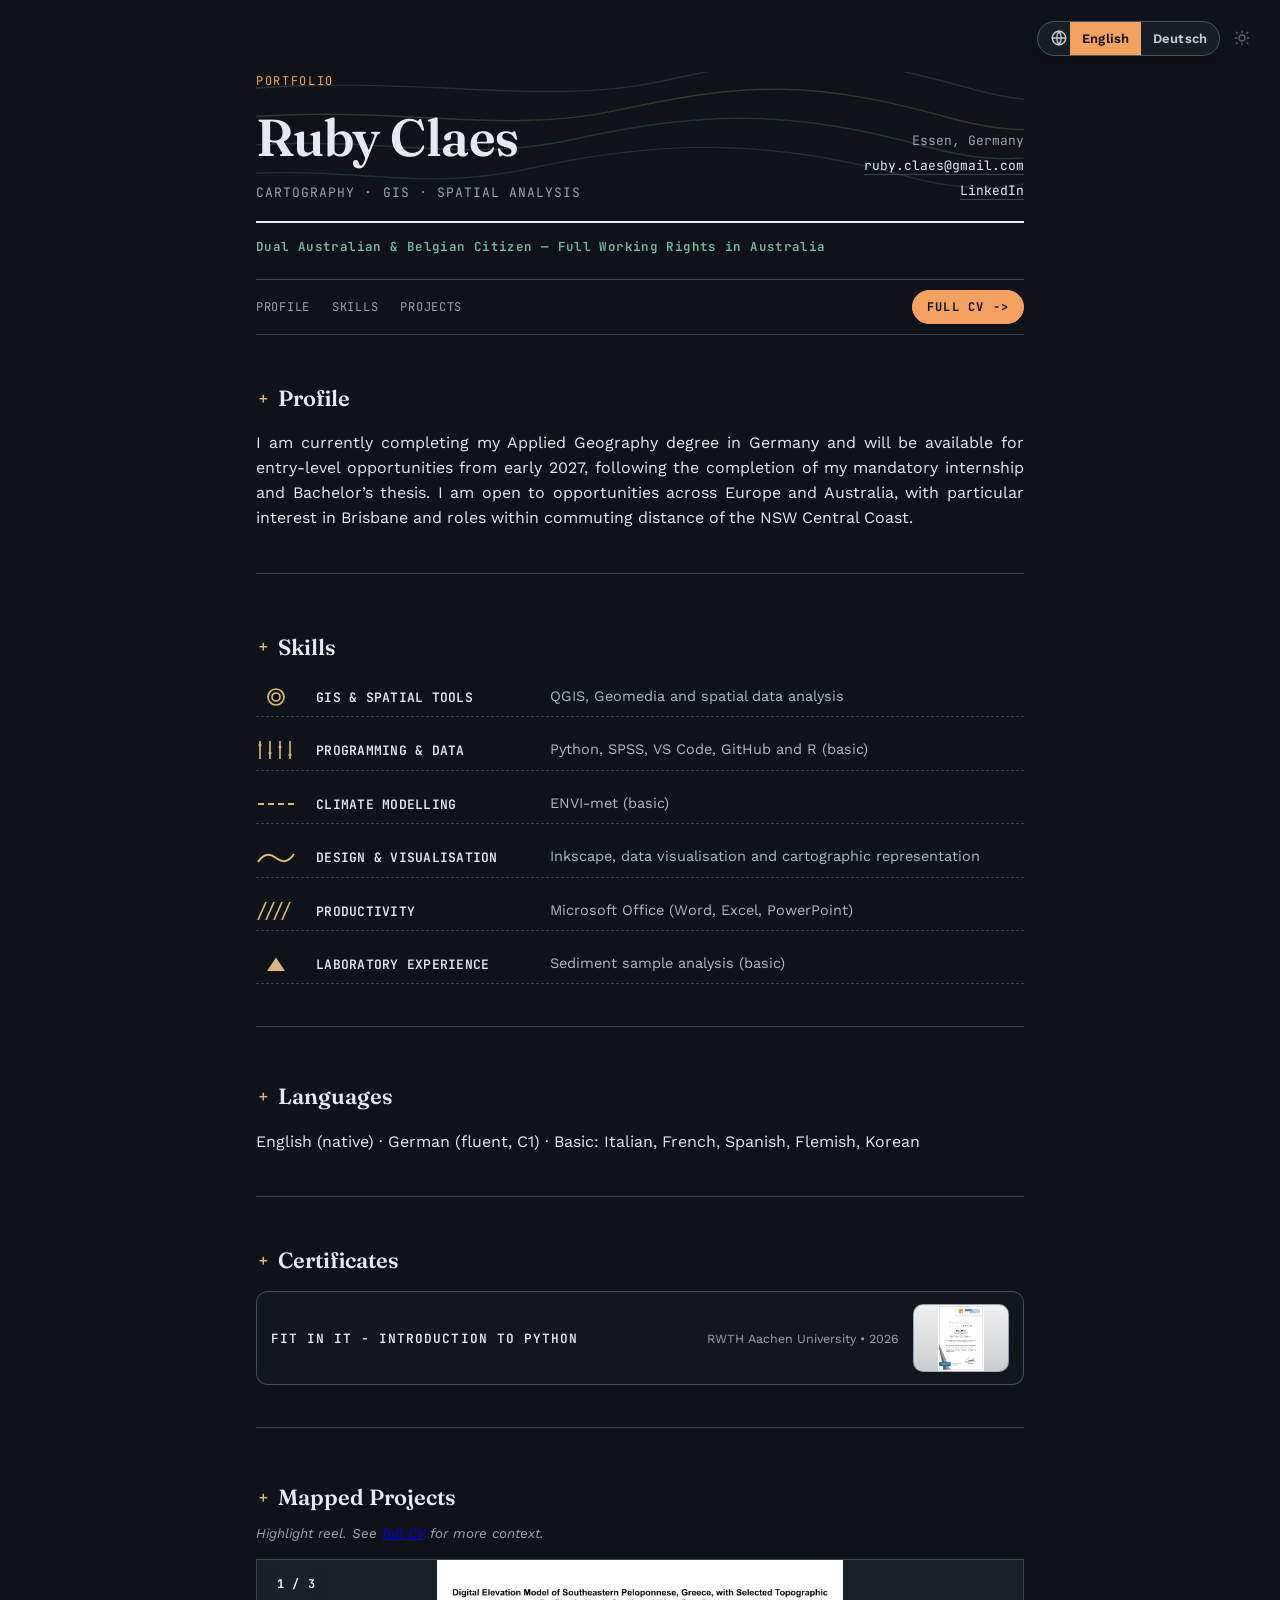
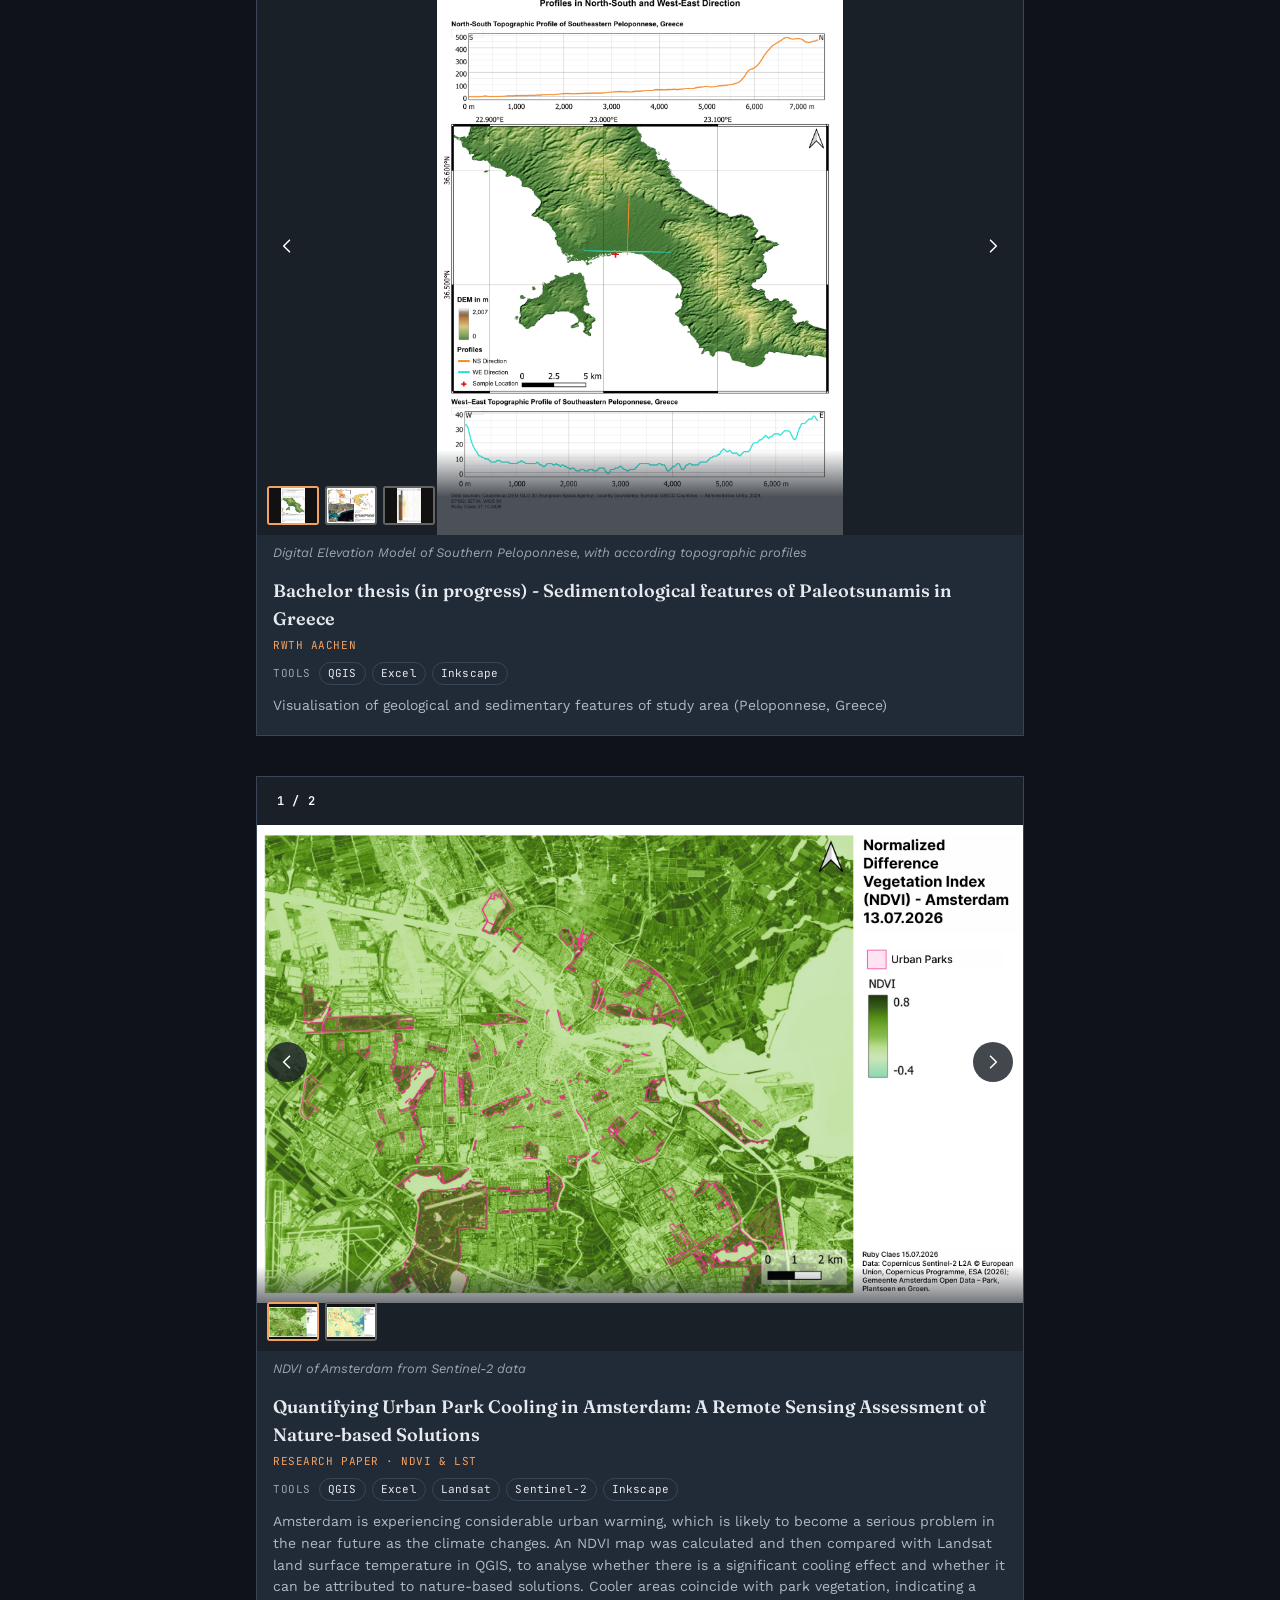
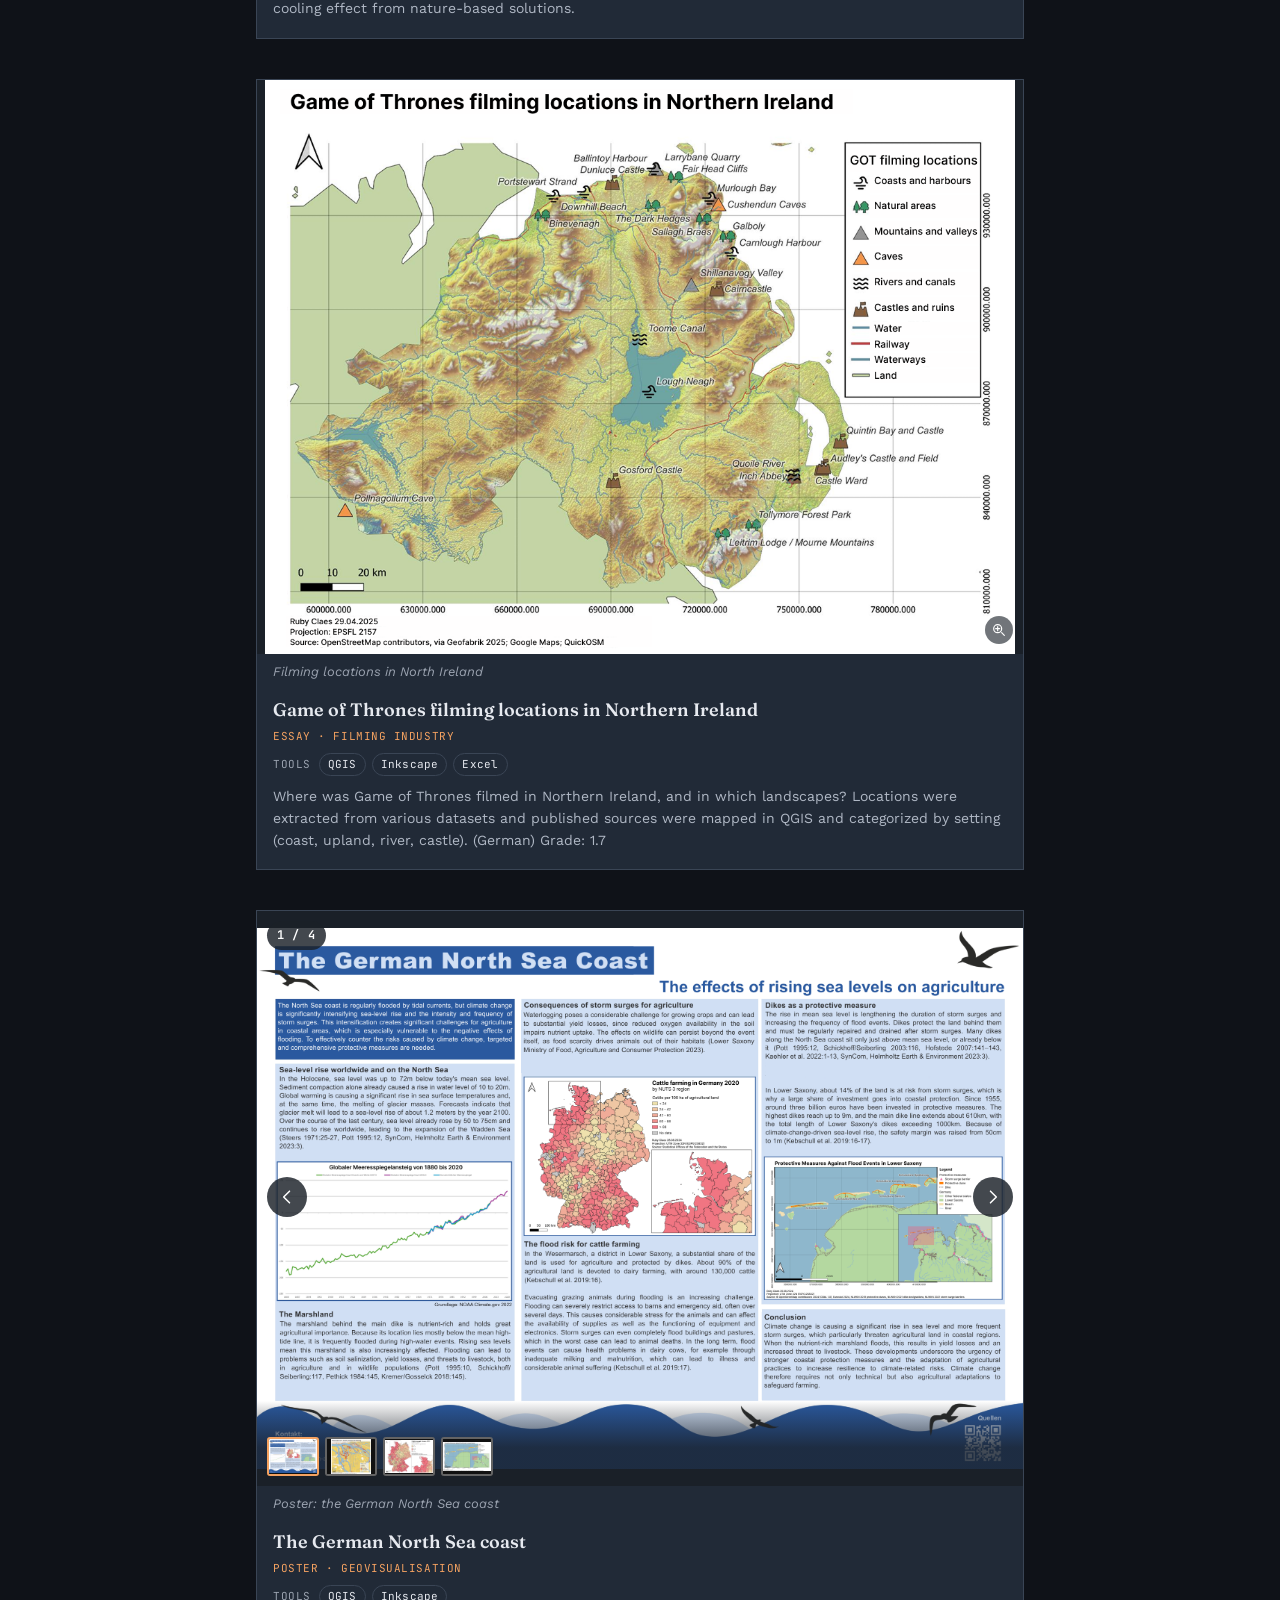
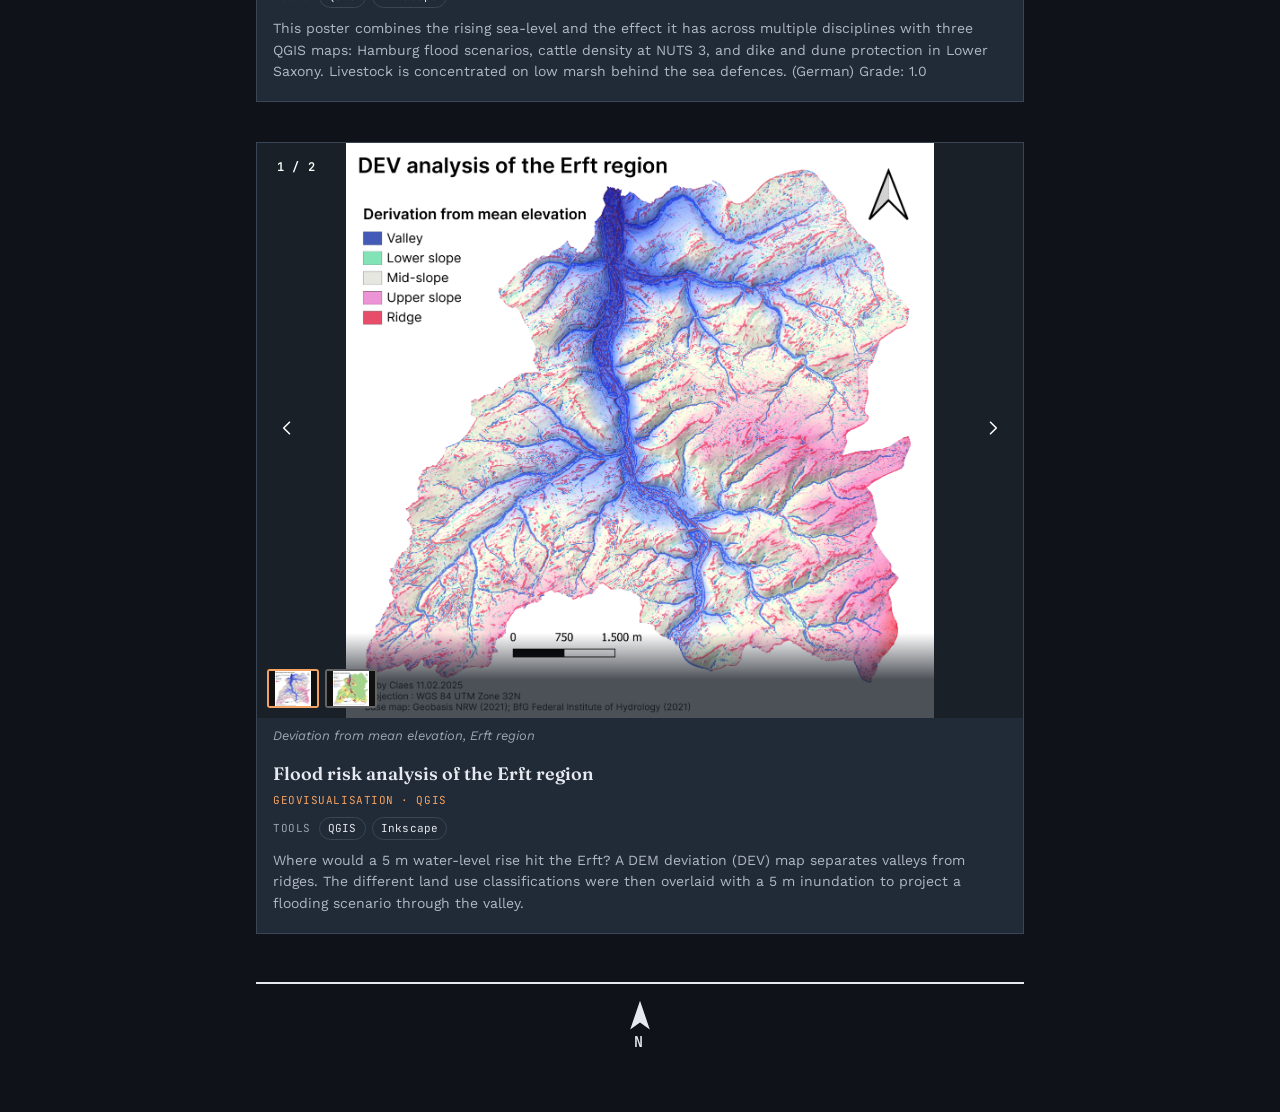
==== commit 1ccd6833: "ba txt" ====
--- a/index.html
+++ b/index.html
@@ -126,7 +126,7 @@
   </footer>
 </div>
 
-<script src="content.js?v=20261111-1324"></script>
+<script src="content.js?v=20261113-1221"></script>
 <script src="symbols.js?v=20260814g"></script>
 <script src="theme.js?v=20260814g"></script>
 <script src="script.js?v=20260904a"></script>
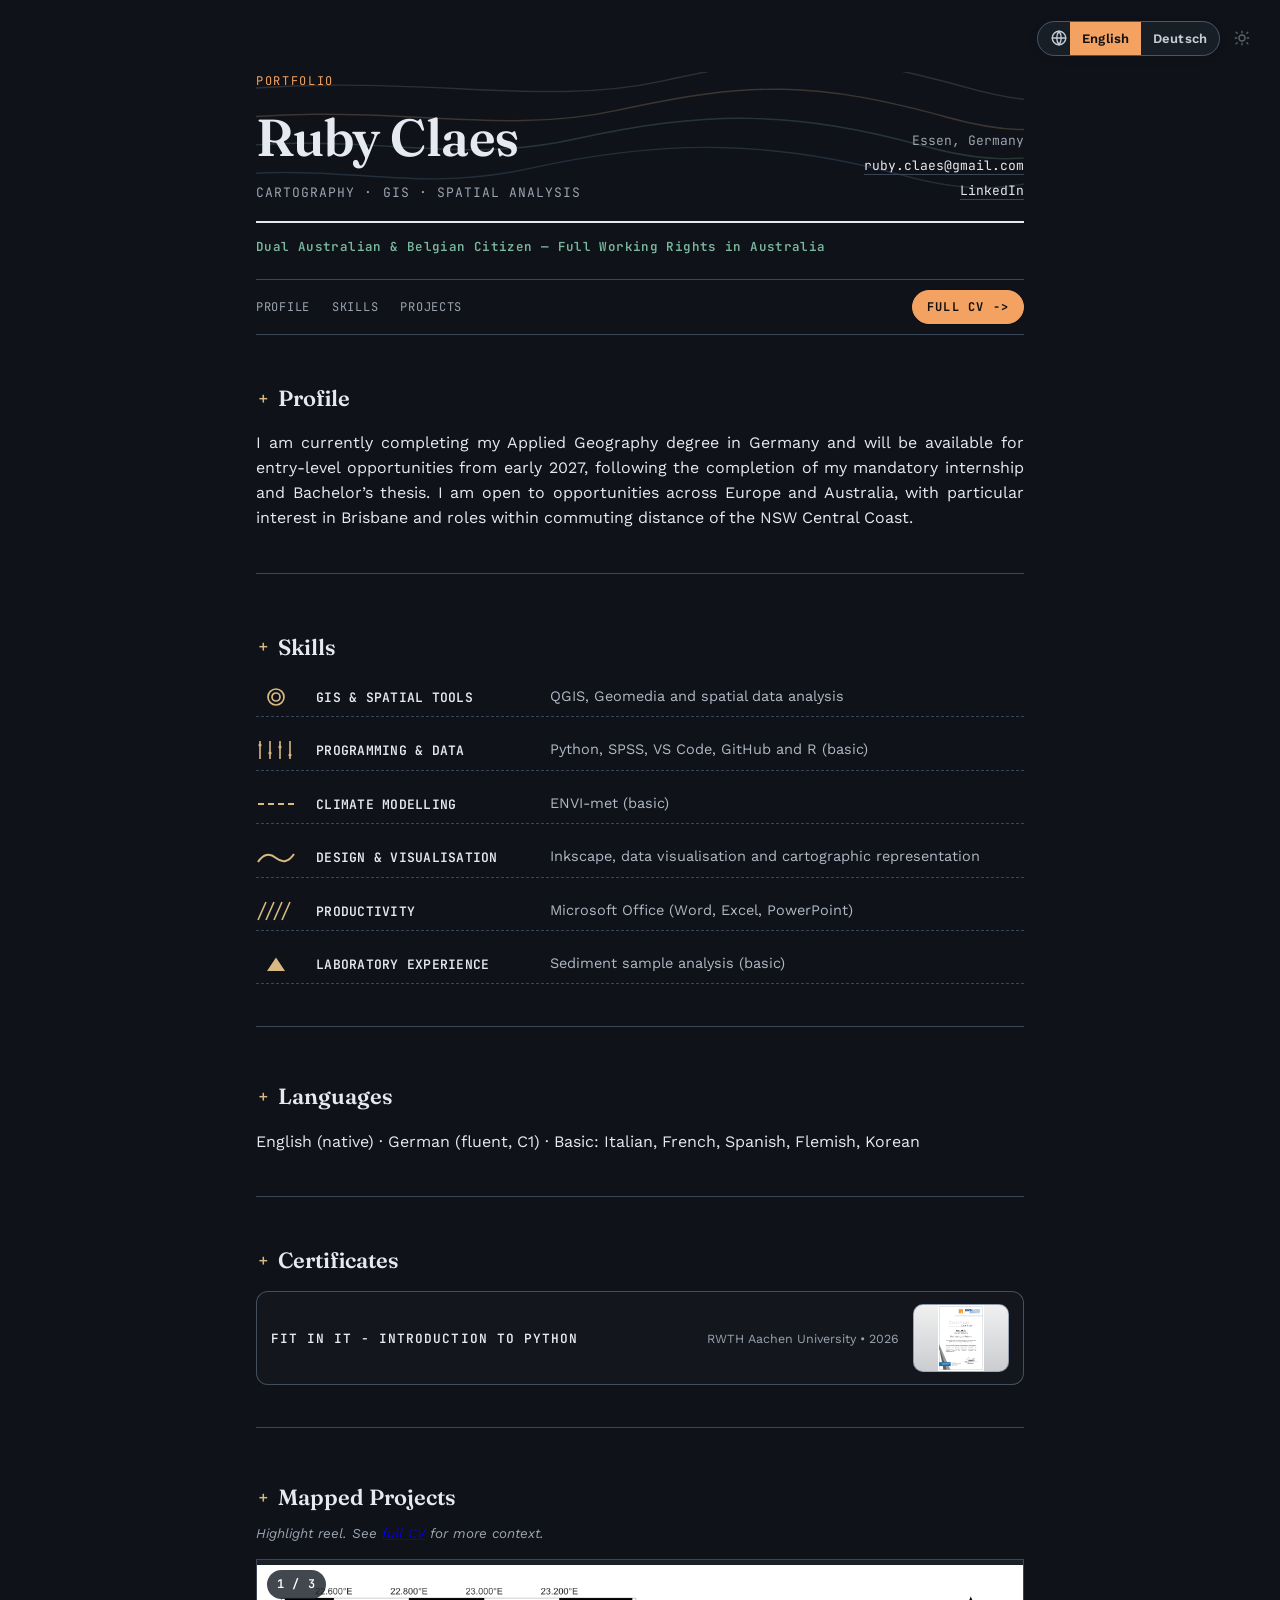
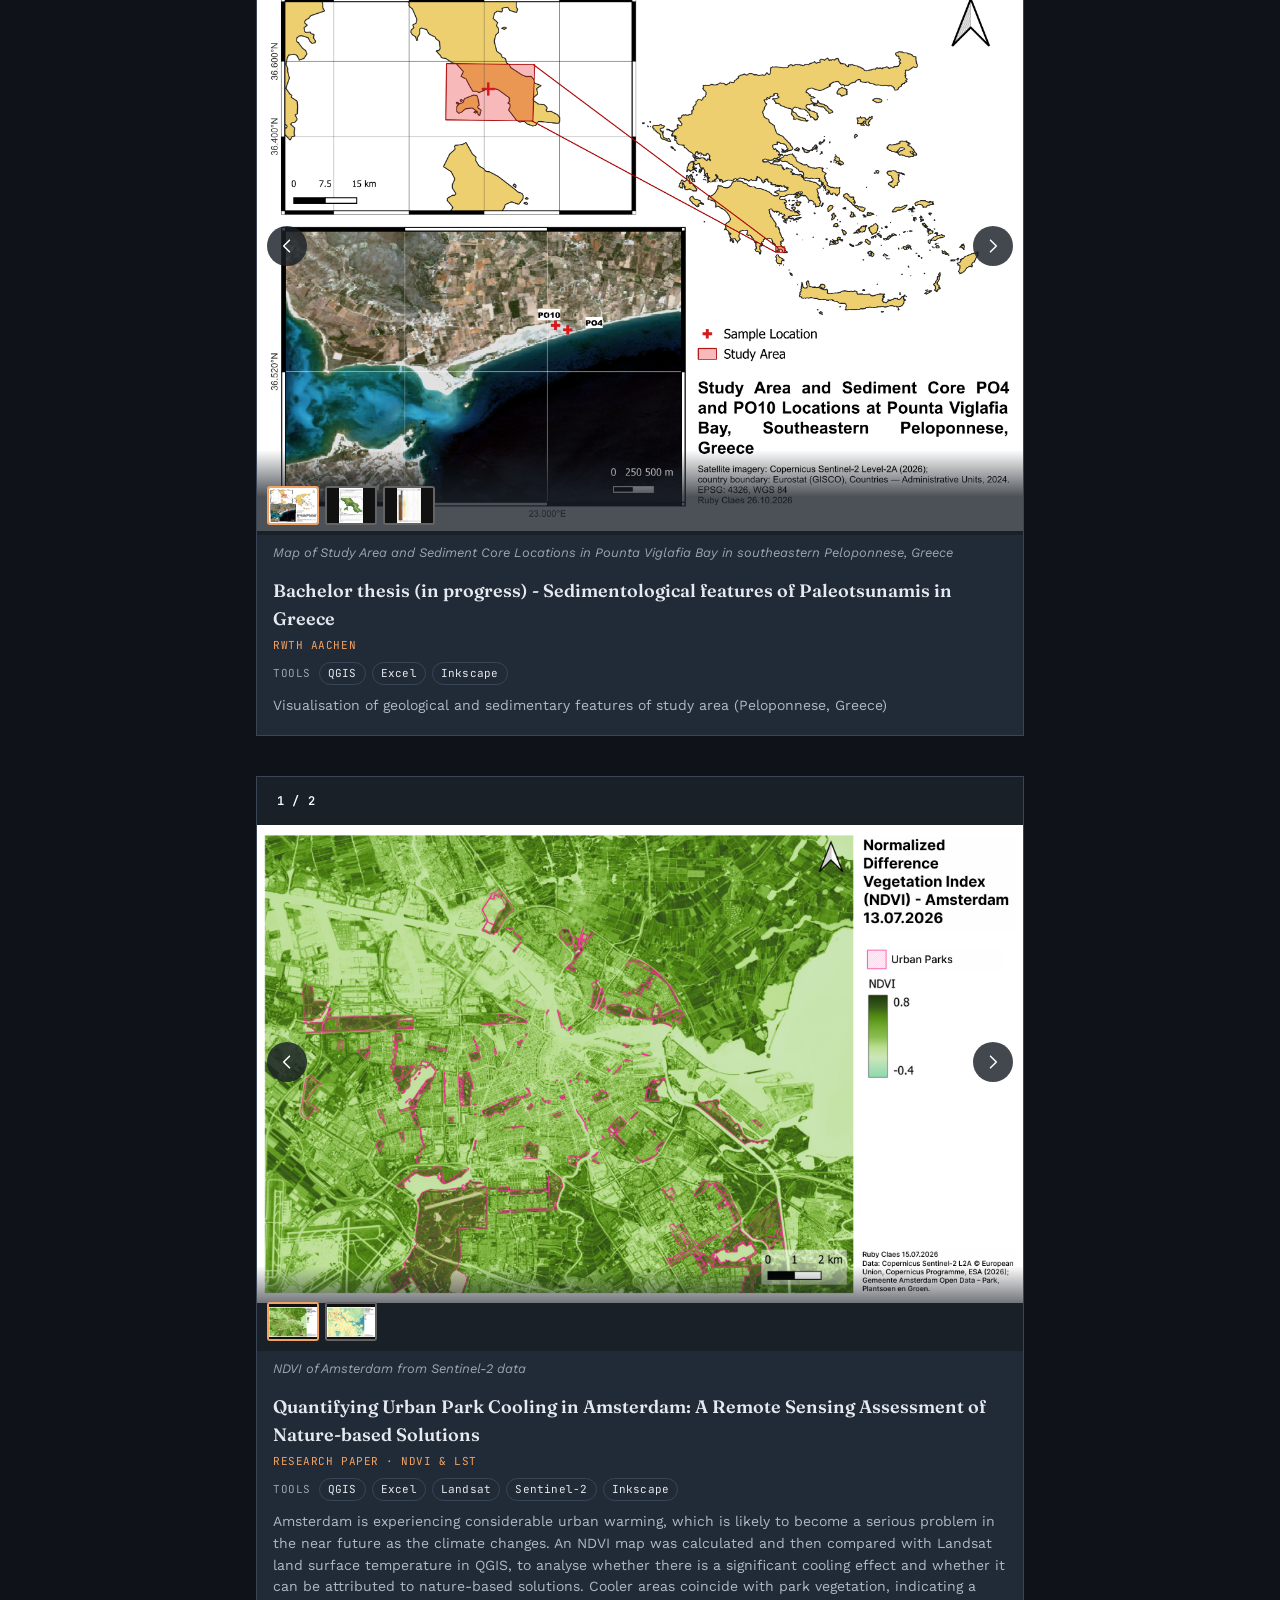
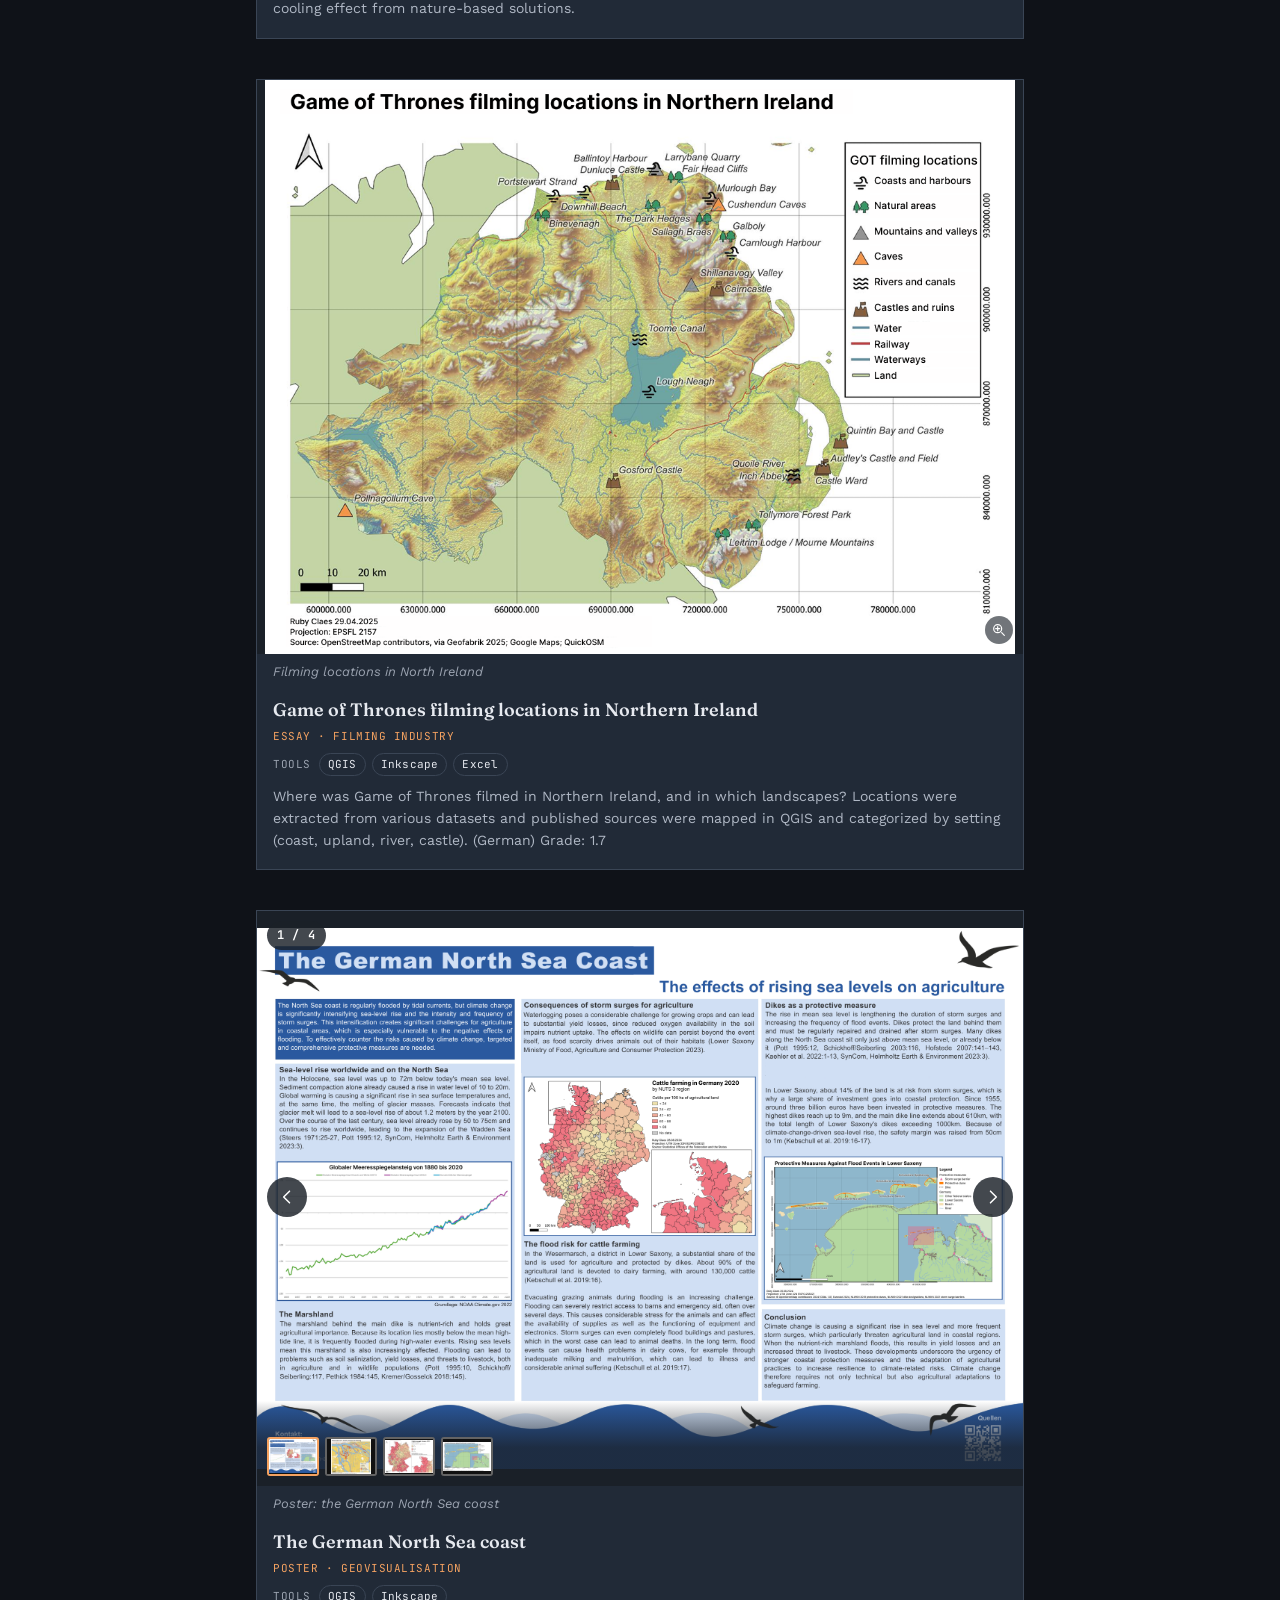
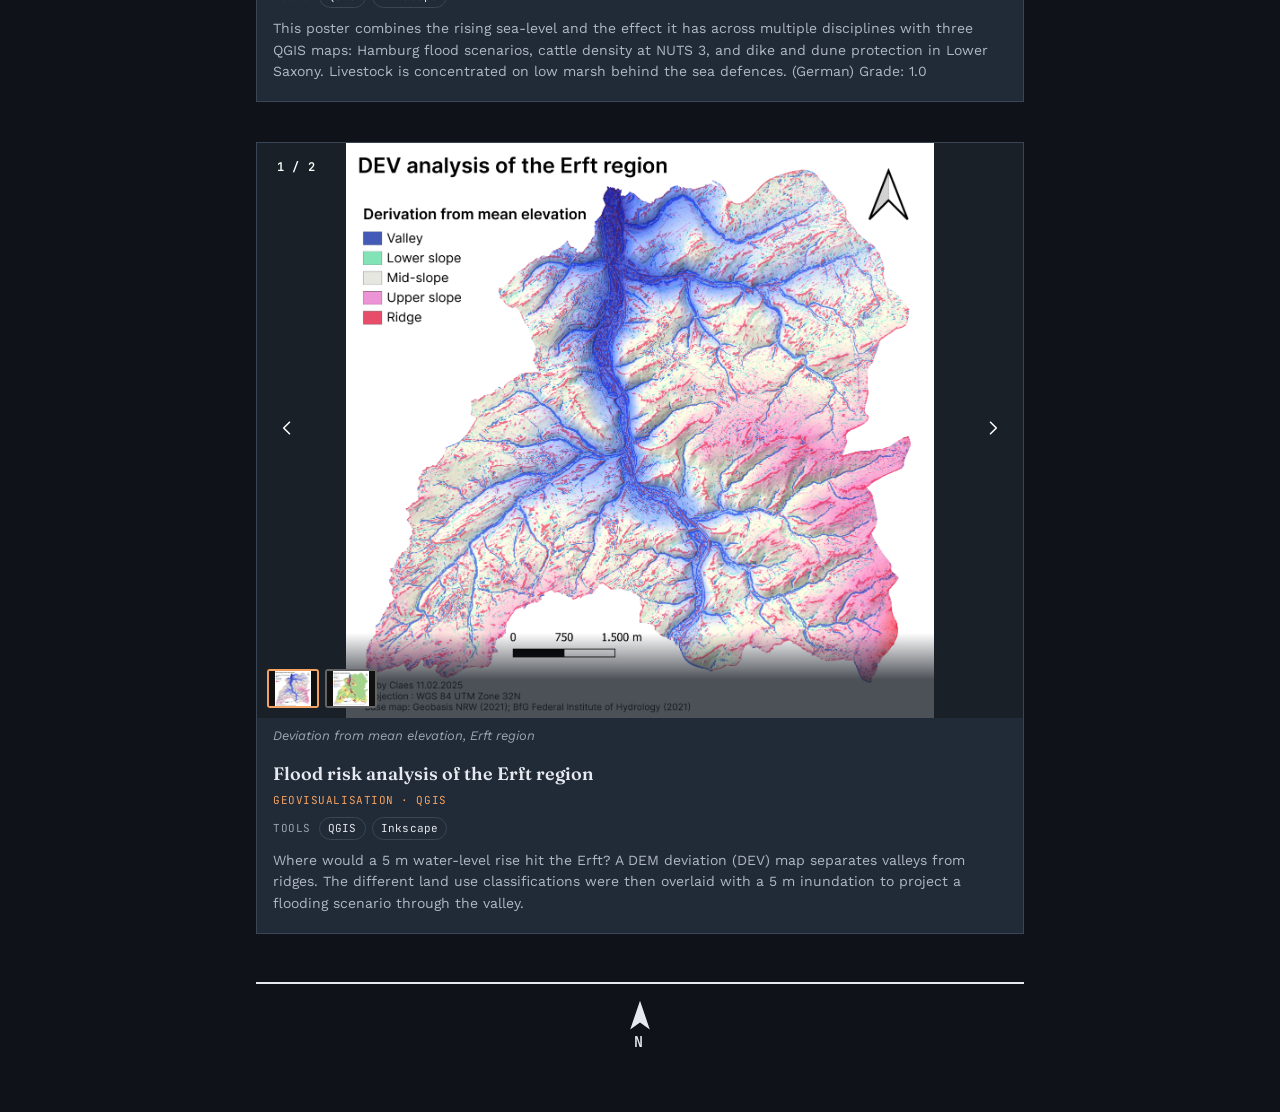
==== commit d4bf0c73: "order" ====
--- a/index.html
+++ b/index.html
@@ -126,7 +126,7 @@
   </footer>
 </div>
 
-<script src="content.js?v=20261113-1221"></script>
+<script src="content.js?v=20261113-1223"></script>
 <script src="symbols.js?v=20260814g"></script>
 <script src="theme.js?v=20260814g"></script>
 <script src="script.js?v=20260904a"></script>
